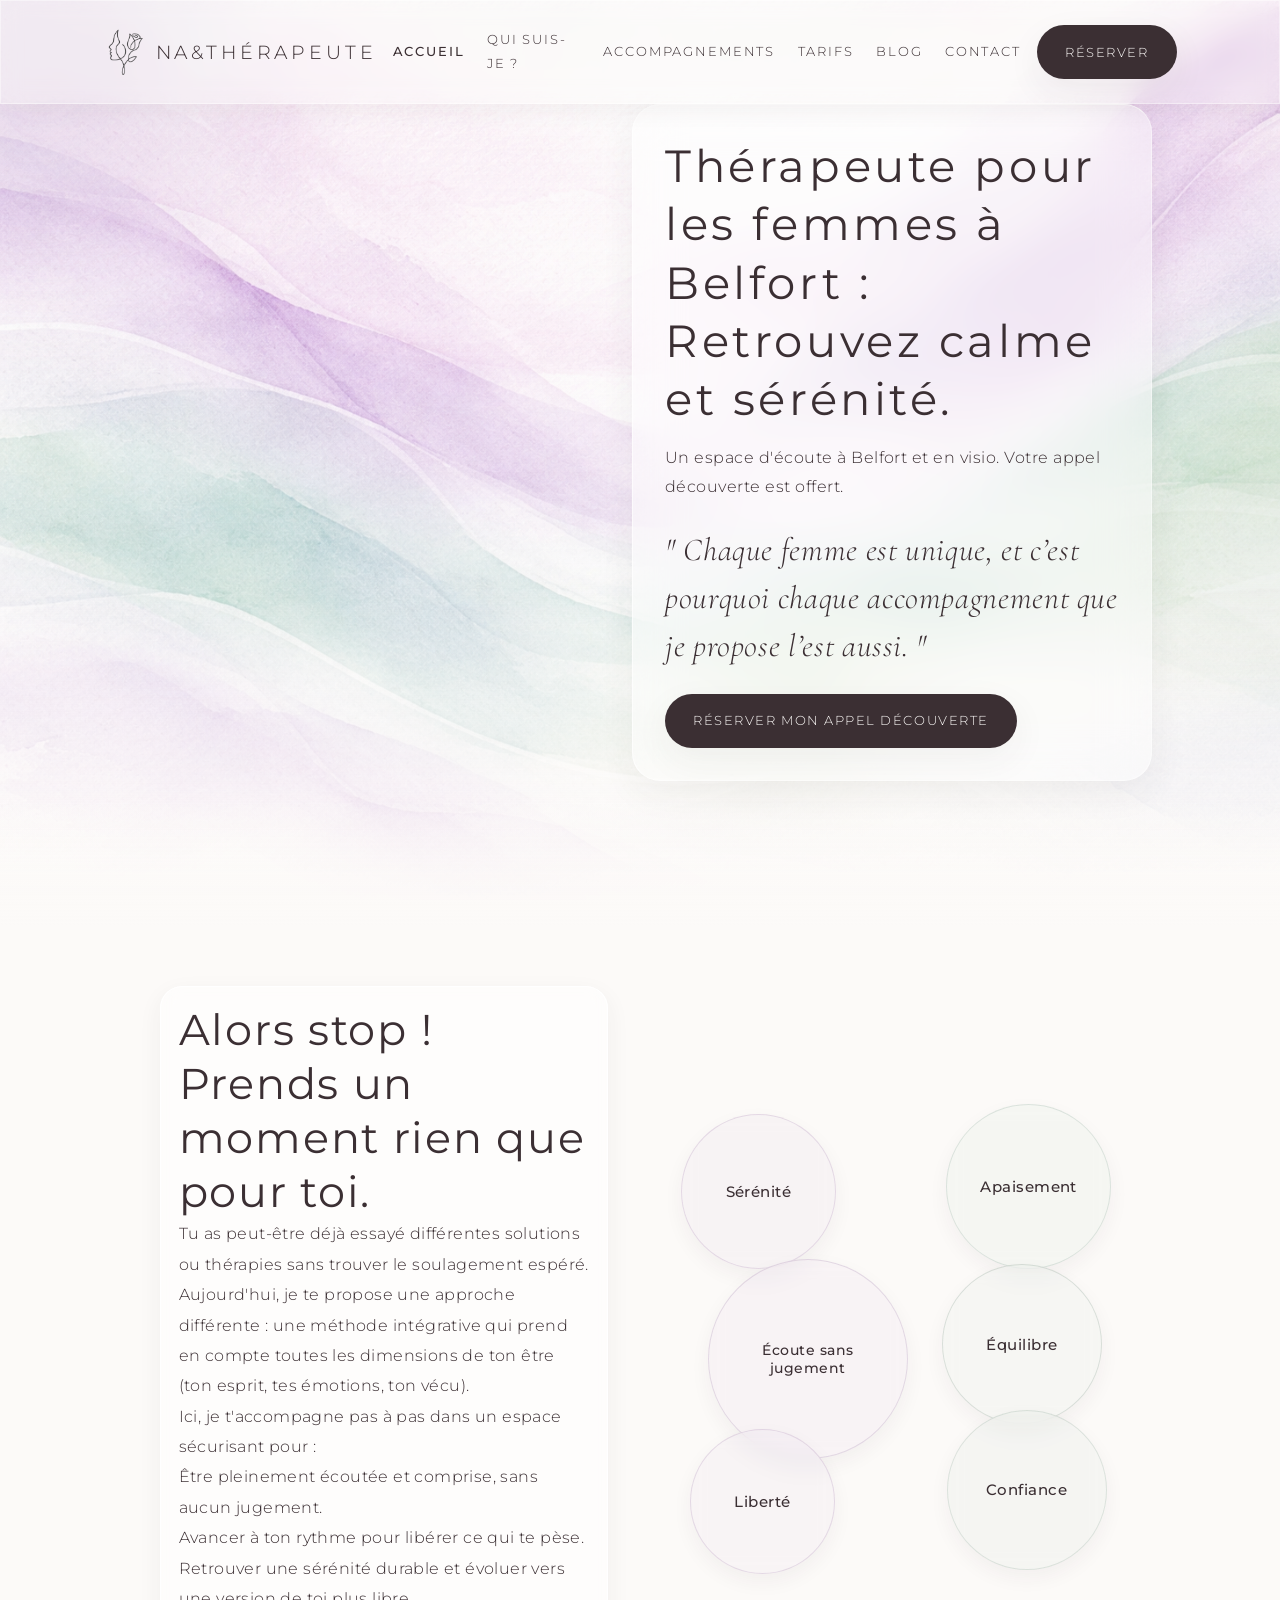
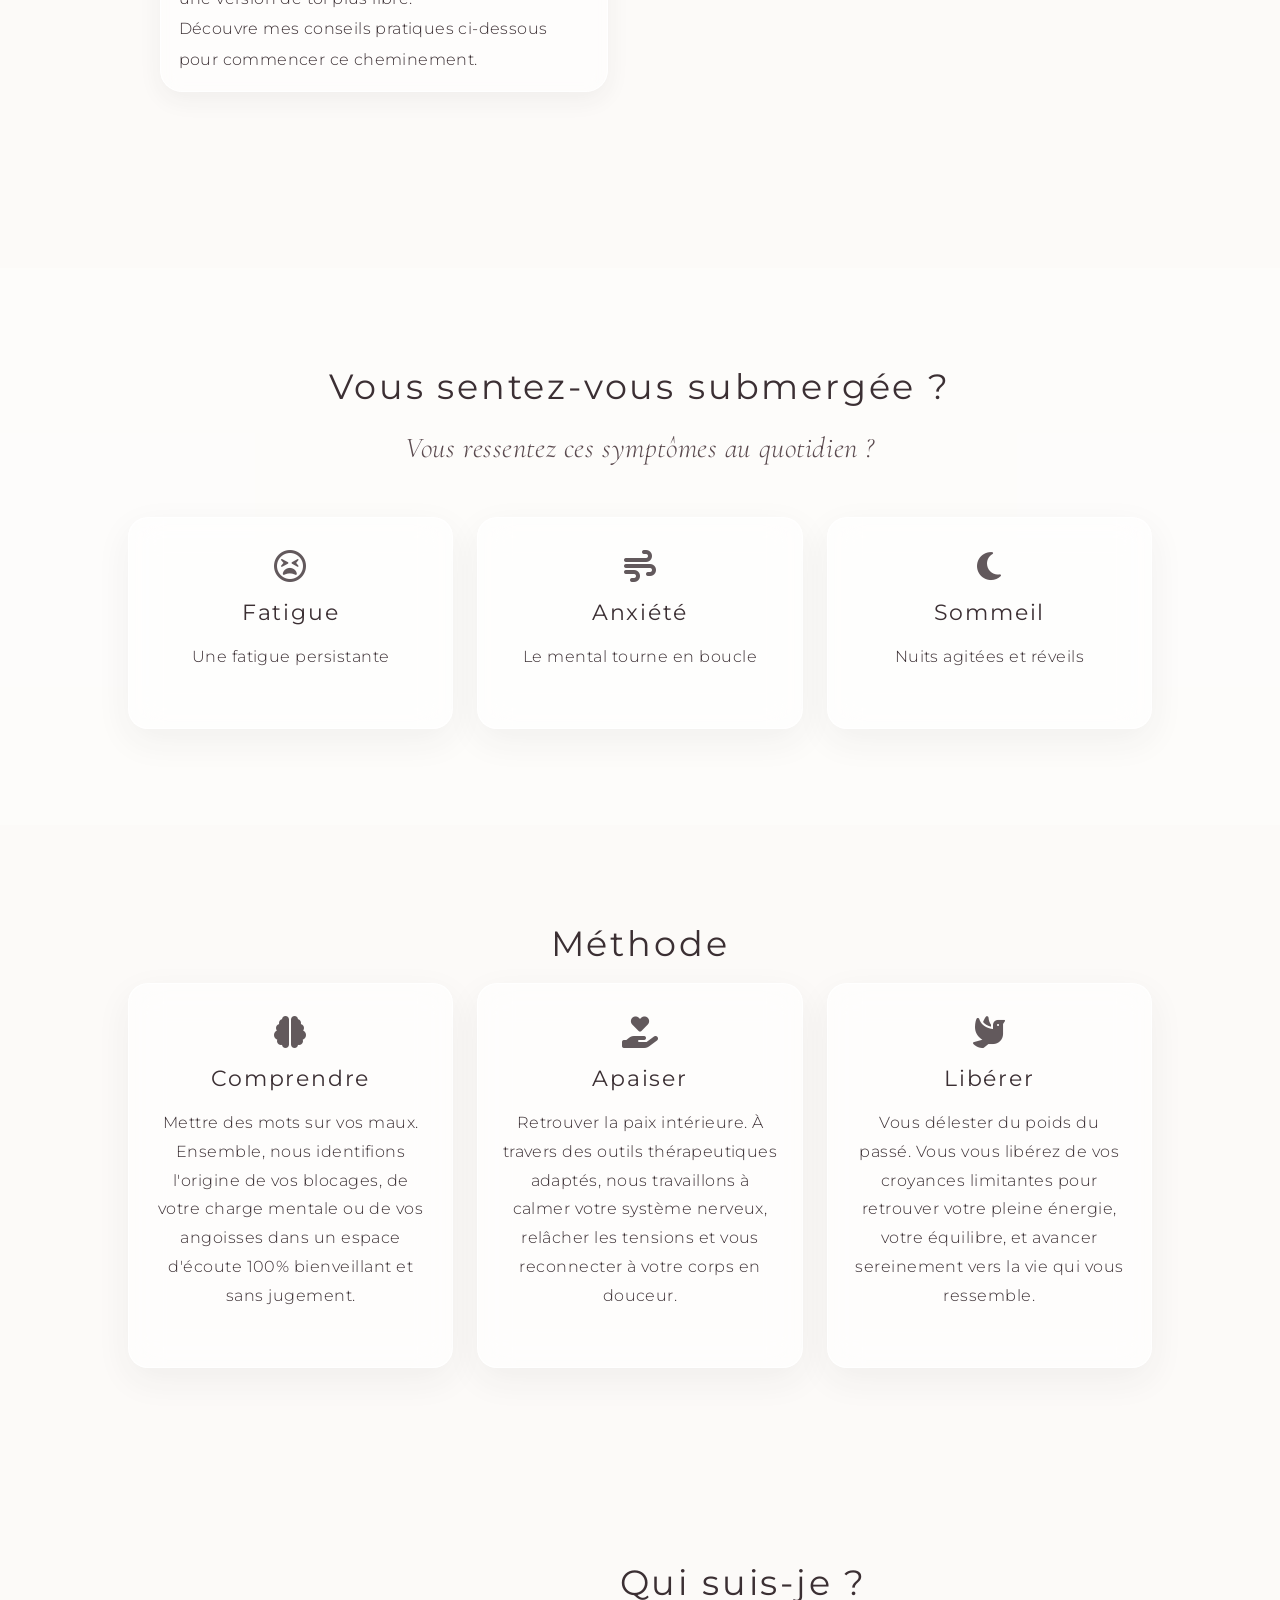
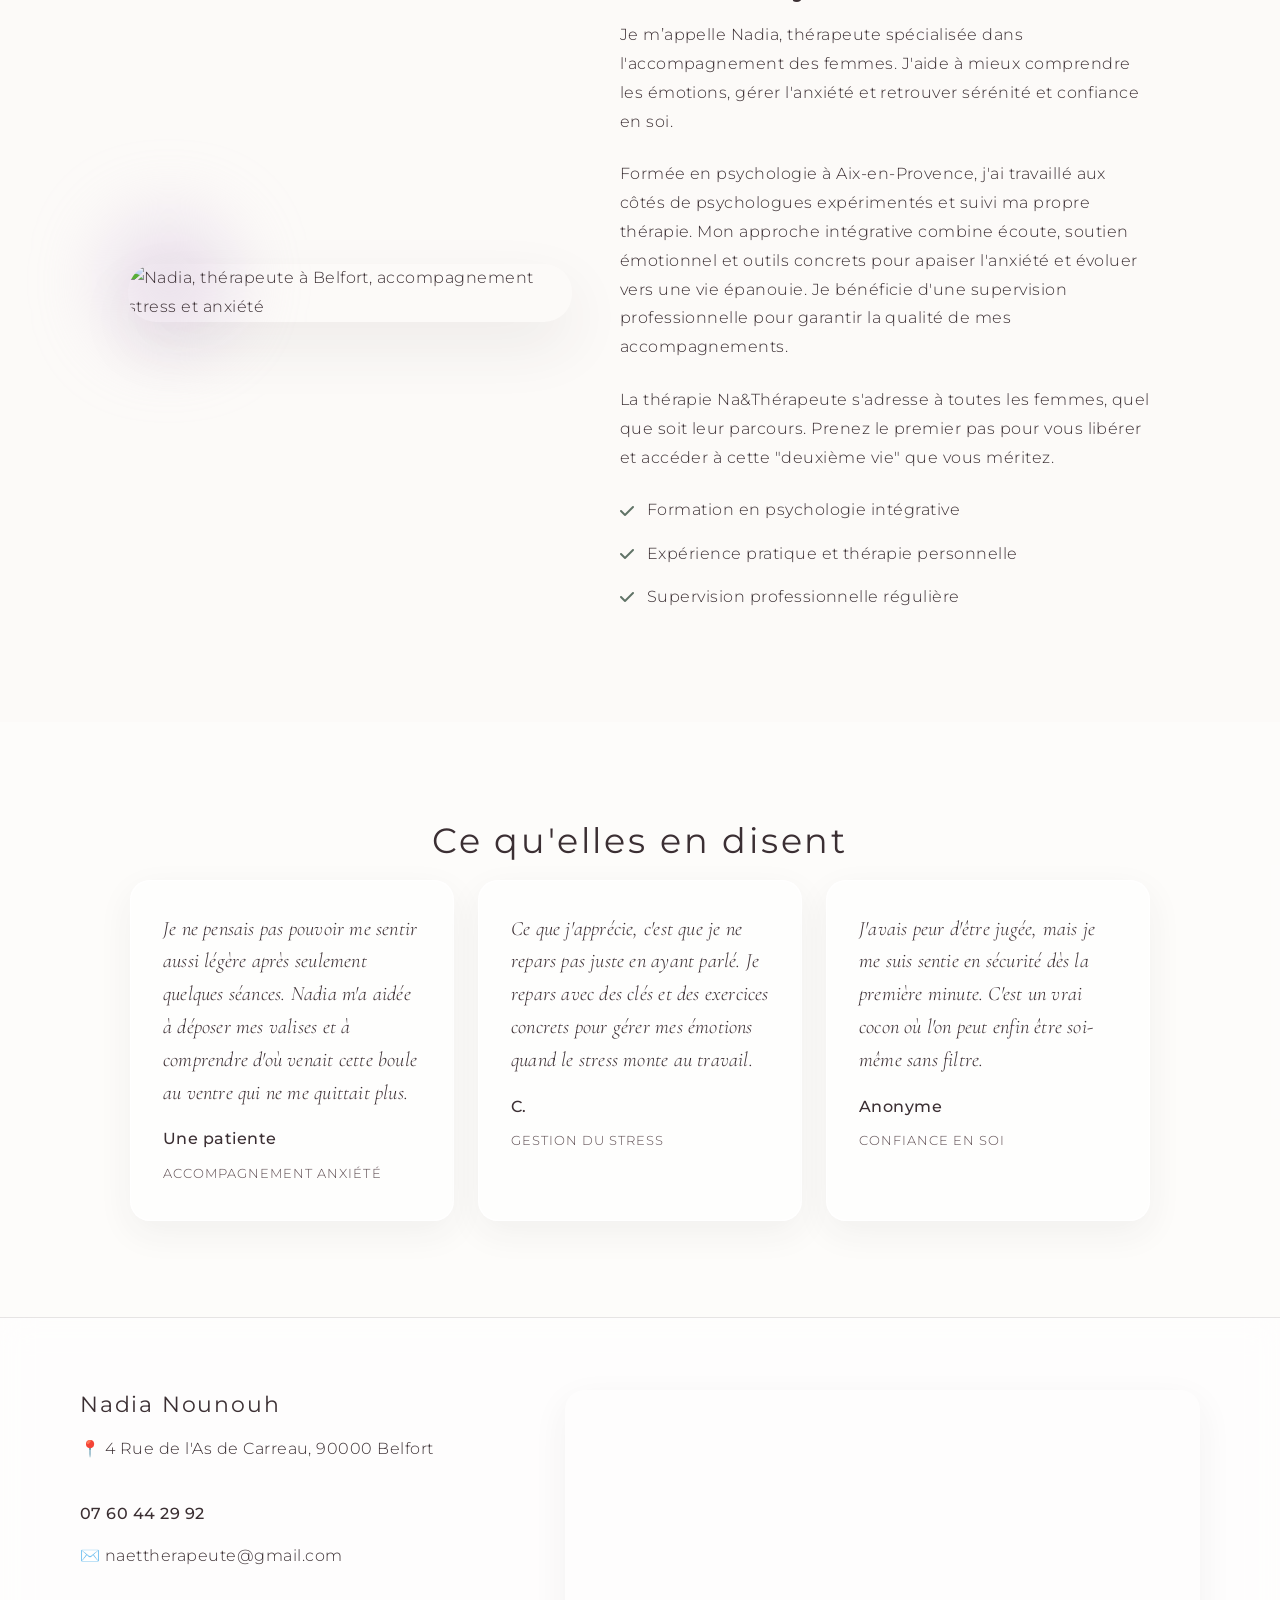
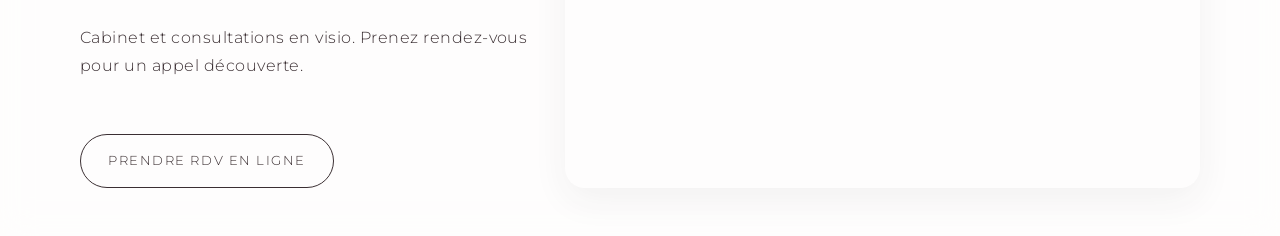
==== index.html @ 8425090c "Ajout des fichiers manquants pour le déploiement" ====
<!DOCTYPE html>
<html lang="fr">
<head>
    <meta charset="UTF-8">
    <meta name="viewport" content="width=device-width, initial-scale=1.0">
    <title>Thérapeute pour femmes à Belfort | Nadia Na&Thérapeute</title>
    <meta name="description" content="Thérapeute pour femmes à Belfort : gestion du stress, anxiété et burn-out. Cabinet et visio. Réservez votre appel découverte avec Nadia.">
    <link rel="stylesheet" href="style.css">
    <script type="application/ld+json">
    {
      "@context": "https://schema.org",
      "@type": "HealthAndBeautyBusiness",
      "name": "Nadia Thérapeute - Na&Thérapeute",
      "description": "Thérapeute pour femmes à Belfort : accompagnement stress, anxiété, burn-out et confiance en soi.",
      "url": "https://www.nadia-therapeute-belfort.fr",
      "telephone": "+33760442992",
      "address": {
        "@type": "PostalAddress",
        "addressLocality": "Belfort",
        "postalCode": "90000",
        "addressCountry": "FR"
      },
      "areaServed": [
        {
          "@type": "City",
          "name": "Belfort"
        },
        {
          "@type": "AdministrativeArea",
          "name": "France"
        }
      ],
      "serviceType": [
        "Thérapie pour femmes",
        "Gestion du stress",
        "Accompagnement burn-out",
        "Consultations en visio"
      ],
      "priceRange": "€€"
    }
    </script>
    
    <link rel="stylesheet" href="https://cdnjs.cloudflare.com/ajax/libs/font-awesome/6.4.0/css/all.min.css">
</head>
<body>

    <div class="aquarelle-blob aquarelle-blob--mauve" aria-hidden="true"></div>
    <div class="aquarelle-blob aquarelle-blob--sauge" aria-hidden="true"></div>

    <header class="site-header">
        <a class="logo" href="index.html"><img src="llogo.png" alt="Logo Na&Thérapeute, thérapeute pour femmes à Belfort"> Na&Thérapeute</a>
        <button type="button" class="burger" aria-label="Menu"><span></span><span></span><span></span></button>
        <nav class="nav-links">
            <a href="index.html" class="active">Accueil</a>
            <a href="index.html#qui-suis-je">Qui suis-je ?</a>
            <a href="accompagenement.html">Accompagnements</a>
            <a href="tarif.html">Tarifs</a>
            <a href="blog-anxiete.html">Blog</a>
            <a href="contact.html">Contact</a>
        </nav>
        <a href="contact.html" class="btn-pill btn-primary">Réserver</a>
    </header>

    <main>
    <section class="hero" id="accueil">
        
        <video autoplay loop muted playsinline class="bg-video">
            <source src="Vidéo_d_animation_naturelle_sans_son.mp4" type="video/mp4">
        </video>
        
        <div class="video-overlay"></div>

        <div class="glass-card">
            <h1>Thérapeute pour les femmes à Belfort :<br>Retrouvez calme et sérénité.</h1>
            <p>Un espace d'écoute à Belfort et en visio. Votre appel découverte est offert.</p>
            <p class="cursive">" Chaque femme est unique, et c’est pourquoi chaque accompagnement que je propose l’est aussi. "</p>
            <a href="contact.html" class="btn-pill btn-primary">Réserver mon appel découverte</a>
        </div>
    </section>

    <section class="intro-text">
        <div class="intro-layout">
            <div class="intro-grid">
                <div class="intro-message">
                    <div class="intro-card-item intro-card-title">
                        <h2>Alors stop ! Prends un moment rien que pour toi.</h2>
                        <p>Tu as peut-être déjà essayé différentes solutions ou thérapies sans trouver le soulagement espéré. Aujourd'hui, je te propose une approche différente : une méthode intégrative qui prend en compte toutes les dimensions de ton être (ton esprit, tes émotions, ton vécu).</p>
                        <p>Ici, je t'accompagne pas à pas dans un espace sécurisant pour :</p>
                        <p>Être pleinement écoutée et comprise, sans aucun jugement.</p>
                        <p>Avancer à ton rythme pour libérer ce qui te pèse.</p>
                        <p>Retrouver une sérénité durable et évoluer vers une version de toi plus libre.</p>
                        <p>Découvre mes conseils pratiques ci-dessous pour commencer ce cheminement.</p>
                    </div>
                </div>
                <div class="intro-keywords" aria-hidden="true">
                    <span class="emotion-bubble bubble-1">Sérénité</span>
                    <span class="emotion-bubble bubble-2">Apaisement</span>
                    <span class="emotion-bubble bubble-3">Écoute sans jugement</span>
                    <span class="emotion-bubble bubble-4">Équilibre</span>
                    <span class="emotion-bubble bubble-5">Liberté</span>
                    <span class="emotion-bubble bubble-6">Confiance</span>
                </div>
            </div>
        </div>
    </section>

    

    <section class="pain-section">
        <h2>Vous sentez-vous submergée ?</h2>
        <p class="subtitle cursive subtitle-cursive">Vous ressentez ces symptômes au quotidien ?</p>
        
        <div class="pain-grid">
            <div class="pain-item">
                <i class="fa-regular fa-face-tired pain-icon"></i>
                <h3>Fatigue</h3>
                <p>Une fatigue persistante</p>
            </div>
            <div class="pain-item">
                <i class="fa-solid fa-wind pain-icon"></i>
                <h3>Anxiété</h3>
                <p>Le mental tourne en boucle</p>
            </div>
            <div class="pain-item">
                <i class="fa-solid fa-moon pain-icon"></i>
                <h3>Sommeil</h3>
                <p>Nuits agitées et réveils</p>
            </div>
        </div>
    </section>

    <section class="method-section" id="methode">
        <h2>Méthode</h2>
        <div class="cards-grid">
    <article class="method-card">
        <i class="fa-solid fa-brain method-icon"></i>
        <h3>Comprendre</h3>
        <p>Mettre des mots sur vos maux. Ensemble, nous identifions l'origine de vos blocages, de votre charge mentale ou de vos angoisses dans un espace d'écoute 100% bienveillant et sans jugement.</p>
    </article>
    <article class="method-card">
        <i class="fa-solid fa-hand-holding-heart method-icon"></i>
        <h3>Apaiser</h3>
        <p>Retrouver la paix intérieure. À travers des outils thérapeutiques adaptés, nous travaillons à calmer votre système nerveux, relâcher les tensions et vous reconnecter à votre corps en douceur.</p>
    </article>
    <article class="method-card">
        <i class="fa-solid fa-dove method-icon"></i>
        <h3>Libérer</h3>
        <p>Vous délester du poids du passé. Vous vous libérez de vos croyances limitantes pour retrouver votre pleine énergie, votre équilibre, et avancer sereinement vers la vie qui vous ressemble.</p>
    </article>
</div>
    </section>
<section class="about" id="qui-suis-je">
        <div class="about-img-box">
            <div class="about-circle-deco"></div>
            <img src="https://images.unsplash.com/photo-1544005313-94ddf0286df2?auto=format&fit=crop&w=800&q=80" alt="Nadia, thérapeute à Belfort, accompagnement stress et anxiété">
        </div>
        <div class="about-text">
            <h2>Qui suis-je ?</h2>
            <p>Je m’appelle Nadia, thérapeute spécialisée dans l'accompagnement des femmes. J'aide à mieux comprendre les émotions, gérer l'anxiété et retrouver sérénité et confiance en soi.</p>
            <p>Formée en psychologie à Aix-en-Provence, j'ai travaillé aux côtés de psychologues expérimentés et suivi ma propre thérapie. Mon approche intégrative combine écoute, soutien émotionnel et outils concrets pour apaiser l'anxiété et évoluer vers une vie épanouie. Je bénéficie d'une supervision professionnelle pour garantir la qualité de mes accompagnements.</p>
            <p>La thérapie Na&Thérapeute s'adresse à toutes les femmes, quel que soit leur parcours. Prenez le premier pas pour vous libérer et accéder à cette "deuxième vie" que vous méritez.</p>
            <ul class="check-list">
                <li><i class="fa-solid fa-check"></i> Formation en psychologie intégrative</li>
                <li><i class="fa-solid fa-check"></i> Expérience pratique et thérapie personnelle</li>
                <li><i class="fa-solid fa-check"></i> Supervision professionnelle régulière</li>
            </ul>
        </div>
    </section>
    <section class="testimonials-section" id="temoignages" aria-label="Témoignages clients">
        <h2>Ce qu'elles en disent</h2>
        <div class="testimonials-grid">
            <article class="testimonial-card">
                <blockquote>Je ne pensais pas pouvoir me sentir aussi légère après seulement quelques séances. Nadia m'a aidée à déposer mes valises et à comprendre d'où venait cette boule au ventre qui ne me quittait plus.</blockquote>
                <cite>Une patiente</cite>
                <span class="testimonial-meta">Accompagnement Anxiété</span>
            </article>
            <article class="testimonial-card">
                <blockquote>Ce que j'apprécie, c'est que je ne repars pas juste en ayant parlé. Je repars avec des clés et des exercices concrets pour gérer mes émotions quand le stress monte au travail.</blockquote>
                <cite>C.</cite>
                <span class="testimonial-meta">Gestion du stress</span>
            </article>
            <article class="testimonial-card">
                <blockquote>J'avais peur d'être jugée, mais je me suis sentie en sécurité dès la première minute. C'est un vrai cocon où l'on peut enfin être soi-même sans filtre.</blockquote>
                <cite>Anonyme</cite>
                <span class="testimonial-meta">Confiance en soi</span>
            </article>
        </div>
    </section>
    </main>

    <footer class="site-footer" id="contact">
        <div class="footer-container">
            <div class="footer-info">
                <h3>Nadia Nounouh</h3>
                <p>📍 4 Rue de l'As de Carreau, 90000 Belfort</p>
                <a href="tel:+33760442992" class="footer-phone">07 60 44 29 92</a>
                <p>✉️ naettherapeute@gmail.com</p>
                <br>
                <p>Cabinet et consultations en visio. Prenez rendez-vous pour un appel découverte.</p>
                <br>
                <a href="contact.html" class="btn-pill btn-outline">Prendre RDV en ligne</a>
            </div>
            <div class="map-wrapper">
                <iframe src="https://www.google.com/maps/embed?pb=!1m18!1m12!1m3!1d2693.3!2d6.8!3d47.6!2m3!1f0!2f0!3f0!3m2!1i1024!2i768!4f13.1!3m3!1m2!1s0x0%3A0x0!2zNDfCsDM2JzAwLjAiTiA2wrA0OCcwMC4wIkU!5e0!3m2!1sfr!2sfr!4v1600000000000!5m2!1sfr!2sfr" loading="lazy"></iframe>
            </div>
        </div>
    </footer>

    <script src="main.js"></script>
</body>
</html>
---- style.css ----
@import url('https://fonts.googleapis.com/css2?family=Montserrat:wght@300;400;500;600&family=Cormorant+Garamond:ital,wght@0,400;0,500;1,400;1,500&display=swap');

/* =========================================================
   NADIA THERAPEUTE - DESIGN SYSTEM GLOBAL
   ========================================================= */
:root {
    --color-bg: #fcfaf8;
    --color-text: #3b2f33;
    --color-text-soft: #5b4b4f;
    --color-accent-mauve: rgba(214, 193, 221, 0.45);
    --color-accent-sauge: rgba(194, 213, 201, 0.45);
    --color-glass: rgba(255, 255, 255, 0.6);
    --color-glass-strong: rgba(255, 255, 255, 0.75);
    --color-border-soft: rgba(59, 47, 51, 0.12);
    --color-border-glass: rgba(255, 255, 255, 0.82);
    --text-prune: #3b2f33;
    --mauve-soft: rgba(214, 193, 221, 0.45);
    --sauge-soft: rgba(194, 213, 201, 0.45);

    --font-body: 'Montserrat', sans-serif;
    --font-editorial: 'Cormorant Garamond', serif;

    --space-1: 0.5rem;
    --space-2: 1rem;
    --space-3: 1.5rem;
    --space-4: 2rem;
    --space-5: 3rem;
    --space-6: 4.5rem;
    --space-7: 6rem;

    --radius-sm: 0.75rem;
    --radius-md: 1.25rem;
    --radius-lg: 1.75rem;
    --radius-pill: 999px;

    --shadow-soft: 0 12px 36px rgba(59, 47, 51, 0.06);
    --shadow-air: 0 24px 60px rgba(59, 47, 51, 0.08);
}

/* =========================================================
   BASE + RESET
   ========================================================= */
*,
*::before,
*::after {
    box-sizing: border-box;
}

html {
    scroll-behavior: smooth;
}

body {
    margin: 0;
    min-height: 100vh;
    font-family: var(--font-body);
    font-size: 1rem;
    font-weight: 300;
    line-height: 1.8;
    letter-spacing: 0.03em;
    color: var(--color-text);
    background-color: var(--color-bg);
    background-image: url("Vagues douces en dégradé pastel.png");
    background-repeat: no-repeat;
    background-size: cover;
    background-attachment: fixed;
    overflow-x: hidden;
}

main section {
    padding: var(--space-6) 5%;
}

img {
    display: block;
    max-width: 100%;
    height: auto;
}

a {
    color: inherit;
    text-decoration: none;
}

h1,
h2,
h3 {
    margin: 0 0 var(--space-2);
    font-weight: 400;
    line-height: 1.3;
    letter-spacing: 0.08em;
}

h1 {
    font-size: clamp(1.8rem, 7vw, 2.8rem);
}

h2 {
    font-size: clamp(1.45rem, 5.5vw, 2.2rem);
}

h3 {
    font-size: clamp(1.1rem, 4.5vw, 1.4rem);
}

p {
    margin: 0 0 var(--space-3);
}

/* =========================================================
   COMPOSANTS COMMUNS
   ========================================================= */
.cursive {
    font-family: var(--font-editorial);
    font-style: italic;
    font-size: clamp(1.45rem, 5vw, 2rem);
    letter-spacing: 0.02em;
    line-height: 1.5;
}

.glass-card {
    background: var(--color-glass);
    border: 1px solid var(--color-border-glass);
    border-radius: var(--radius-lg);
    box-shadow: var(--shadow-soft);
    backdrop-filter: blur(16px);
    -webkit-backdrop-filter: blur(16px);
}

.glass-card--mauve {
    background: color-mix(in srgb, var(--mauve-soft) 34%, rgba(255, 255, 255, 0.74) 66%);
}

.glass-card--sauge {
    background: color-mix(in srgb, var(--sauge-soft) 34%, rgba(255, 255, 255, 0.74) 66%);
}

.btn-pill {
    display: inline-block;
    padding: 0.9rem 1.7rem;
    border-radius: var(--radius-pill);
    border: 1px solid transparent;
    font-size: 0.8rem;
    letter-spacing: 0.12em;
    text-transform: uppercase;
    transition: transform 0.25s ease, box-shadow 0.25s ease, background-color 0.25s ease, color 0.25s ease;
}

.btn-primary {
    background: var(--color-text);
    color: var(--color-bg);
    box-shadow: var(--shadow-soft);
}

.btn-primary:hover {
    transform: translateY(-2px);
    box-shadow: var(--shadow-air);
}

.btn-outline {
    background: transparent;
    border-color: var(--color-text);
    color: var(--color-text);
}

.btn-outline:hover {
    background: color-mix(in srgb, var(--mauve-soft) 78%, white 22%);
    color: var(--color-text);
    border-color: color-mix(in srgb, var(--mauve-soft) 52%, var(--color-text) 48%);
}

.testimonials-section {
    text-align: center;
    background: rgba(255, 255, 255, 0.35);
}

.testimonials-grid {
    max-width: 1020px;
    margin: 0 auto;
    display: grid;
    grid-template-columns: 1fr;
    gap: var(--space-3);
}

.testimonial-card {
    text-align: left;
    padding: var(--space-4);
    border-radius: var(--radius-md);
    background: var(--color-glass);
    border: 1px solid var(--color-border-glass);
    box-shadow: var(--shadow-soft);
}

blockquote {
    margin: 0 0 var(--space-2);
    font-family: var(--font-editorial);
    font-style: italic;
    font-size: 1.28rem;
    line-height: 1.6;
    letter-spacing: 0.01em;
}

cite {
    display: block;
    margin-bottom: 0.3rem;
    font-style: normal;
    font-weight: 500;
}

.testimonial-meta {
    font-size: 0.8rem;
    letter-spacing: 0.08em;
    text-transform: uppercase;
    color: var(--color-text-soft);
}

.site-footer {
    padding: var(--space-6) 5% var(--space-5);
    background: rgba(255, 255, 255, 0.65);
    border-top: 1px solid var(--color-border-soft);
    backdrop-filter: blur(16px);
    -webkit-backdrop-filter: blur(16px);
}

.footer-container {
    max-width: 1120px;
    margin: 0 auto;
    display: grid;
    grid-template-columns: 1fr;
    gap: var(--space-4);
}

.footer-phone {
    display: inline-block;
    margin: 0.8rem 0;
    font-weight: 500;
}

.map-wrapper {
    min-height: 260px;
    border-radius: var(--radius-md);
    overflow: hidden;
    box-shadow: var(--shadow-soft);
}

.map-wrapper iframe {
    width: 100%;
    height: 100%;
    border: 0;
    filter: grayscale(18%);
}

/* =========================================================
   NAVIGATION / HEADER
   ========================================================= */
.site-header {
    position: sticky;
    top: 0;
    z-index: 20;
    display: flex;
    align-items: center;
    justify-content: space-between;
    gap: var(--space-2);
    width: 100%;
    margin-inline: 0;
    padding: 0.9rem 5%;
    background: rgba(252, 250, 248, 0.3);
    border: 1px solid rgba(255, 255, 255, 0.4);
    border-radius: 0;
    box-shadow: 0 8px 20px rgba(59, 47, 51, 0.05);
    backdrop-filter: blur(10px);
    -webkit-backdrop-filter: blur(10px);
}

.logo {
    display: flex;
    align-items: center;
    gap: 0.6rem;
    font-size: 1.2rem;
    letter-spacing: 0.2em;
    text-transform: uppercase;
    flex-shrink: 0;
}

.logo img {
    height: 50px;
    width: auto;
}

.burger {
    display: inline-flex;
    flex-direction: column;
    justify-content: center;
    gap: 5px;
    width: 42px;
    height: 42px;
    border: 0;
    background: transparent;
    cursor: pointer;
}

.burger span {
    display: block;
    width: 24px;
    height: 2px;
    margin-inline: auto;
    background: var(--color-text);
}

.nav-links {
    display: none;
    position: absolute;
    top: 100%;
    left: 0;
    width: 100%;
    flex-direction: column;
    padding: var(--space-1) 5% var(--space-2);
    background: var(--color-glass-strong);
    border: 1px solid rgba(59, 47, 51, 0.08);
    border-radius: var(--radius-md);
    backdrop-filter: blur(16px);
    -webkit-backdrop-filter: blur(16px);
}

.site-header.menu-open .nav-links {
    display: flex;
}

.nav-links a {
    font-size: 0.83rem;
    text-transform: uppercase;
    letter-spacing: 0.14em;
    padding: 0.7rem 0;
}

.nav-links a.active {
    font-weight: 500;
}

.site-header > .btn-pill {
    display: none;
}

/* =========================================================
   DECORS
   ========================================================= */
@keyframes float {
    0%,
    100% {
        transform: translateY(0) scale(1);
    }
    50% {
        transform: translateY(-18px) scale(1.05);
    }
}

.aquarelle-blob {
    position: fixed;
    border-radius: 50%;
    filter: blur(70px);
    opacity: 0.85;
    z-index: -2;
    pointer-events: none;
    animation: float 11s ease-in-out infinite;
}

.aquarelle-blob--mauve {
    width: 360px;
    height: 360px;
    top: -120px;
    left: -140px;
    background: var(--color-accent-mauve);
}

.aquarelle-blob--sauge {
    width: 280px;
    height: 280px;
    top: 42%;
    right: -120px;
    background: var(--color-accent-sauge);
    animation-delay: 1.8s;
}

/* =========================================================
   PAGE ACCUEIL
   ========================================================= */
.hero {
    min-height: calc(100svh - 6.2rem);
    position: relative;
    display: flex;
    align-items: flex-end;
    justify-content: center;
    margin-top: 0;
    padding-top: 0;
    overflow: hidden;
}

.hero::after {
    content: "";
    position: absolute;
    left: 0;
    right: 0;
    bottom: 0;
    height: 320px;
    background: linear-gradient(
        to bottom,
        transparent 0%,
        transparent 60%,
        var(--color-bg) 100%
    );
    z-index: -1;
    pointer-events: none;
}

.bg-video {
    position: absolute;
    inset: 0;
    width: 100%;
    height: 100%;
    object-fit: cover;
    z-index: -3;
}

.video-overlay {
    position: absolute;
    inset: 0;
    z-index: -2;
    background: linear-gradient(
        180deg,
        rgba(252, 250, 248, 0.1) 0%,
        rgba(252, 250, 248, 0.24) 55%,
        rgba(252, 250, 248, 0.88) 100%
    );
}

.hero .glass-card {
    width: min(100%, 520px);
    padding: var(--space-4);
    margin-bottom: var(--space-5);
    background: rgba(255, 255, 255, 0.45);
    backdrop-filter: blur(24px);
    -webkit-backdrop-filter: blur(24px);
    border: 1px solid rgba(255, 255, 255, 0.4);
    border-top: 1px solid rgba(255, 255, 255, 0.8);
    border-left: 1px solid rgba(255, 255, 255, 0.6);
}

.intro-text {
    position: relative;
    margin-top: -88px;
    padding-top: calc(var(--space-6) + 0.6rem);
    z-index: 2;
}

.intro-text::before {
    content: none;
}

.intro-text::after {
    content: none;
}

.intro-layout {
    position: relative;
    max-width: 1120px;
    margin: 0 auto;
    padding: clamp(2rem, 4.5vw, 3.4rem) clamp(0.8rem, 2.8vw, 2rem);
}

.intro-grid {
    display: grid;
    grid-template-columns: 1fr;
    gap: clamp(2.2rem, 5vw, 4rem);
    align-items: center;
}

.intro-message {
    text-align: left;
    padding: clamp(1rem, 2vw, 1.6rem) 0;
    display: block;
}

.intro-message h2 {
    font-size: clamp(1.7rem, 4.8vw, 2.7rem);
    letter-spacing: 0.04em;
    line-height: 1.25;
    margin: 0;
}

.intro-message p {
    max-width: 760px;
    line-height: 1.9;
    letter-spacing: 0.025em;
    margin: 0;
}

.intro-card-item {
    background: rgba(255, 255, 255, 0.52);
    border: 1px solid rgba(255, 255, 255, 0.92);
    border-radius: 22px;
    padding: 0.95rem 1rem;
    box-shadow: 0 8px 24px rgba(59, 47, 51, 0.06);
    backdrop-filter: blur(10px);
    -webkit-backdrop-filter: blur(10px);
    width: 100%;
    max-width: 100%;
    box-sizing: border-box;
    animation: bubbleFloat 7s ease-in-out infinite;
}

.intro-card-title {
    padding: 1rem 1.1rem;
}

.intro-keywords {
    position: relative;
    width: 100%;
    max-width: 560px;
    margin-inline: auto;
    min-height: 470px;
    background: transparent;
}

.emotion-bubble {
    position: absolute;
    display: inline-flex;
    align-items: center;
    justify-content: center;
    width: 170px;
    height: 170px;
    padding: 0.9rem;
    border-radius: 50%;
    border: 1px solid transparent;
    box-shadow: 0 8px 20px rgba(59, 47, 51, 0.05);
    backdrop-filter: blur(8px);
    -webkit-backdrop-filter: blur(8px);
    font-size: 0.95rem;
    font-weight: 500;
    text-align: center;
    line-height: 1.25;
    color: var(--color-text);
    background: transparent;
    animation: bubbleFloat 7s ease-in-out infinite;
}

.bubble-1 {
    top: 2%;
    left: 2%;
    width: 155px;
    height: 155px;
    background: color-mix(in srgb, var(--mauve-soft) 26%, transparent 74%);
    border-color: color-mix(in srgb, var(--mauve-soft) 85%, rgba(59, 47, 51, 0.25) 15%);
    animation-delay: 0.1s;
}

.bubble-2 {
    top: 0;
    right: 2%;
    width: 165px;
    height: 165px;
    background: color-mix(in srgb, var(--sauge-soft) 24%, transparent 76%);
    border-color: color-mix(in srgb, var(--sauge-soft) 85%, rgba(59, 47, 51, 0.25) 15%);
    animation-delay: 1.2s;
}

.bubble-3 {
    top: 33%;
    left: 8%;
    width: 200px;
    height: 200px;
    font-size: 0.9rem;
    background: color-mix(in srgb, var(--mauve-soft) 24%, transparent 76%);
    border-color: color-mix(in srgb, var(--mauve-soft) 82%, rgba(59, 47, 51, 0.28) 18%);
    animation-delay: 0.6s;
}

.bubble-4 {
    top: 34%;
    right: 4%;
    width: 160px;
    height: 160px;
    background: color-mix(in srgb, var(--sauge-soft) 23%, transparent 77%);
    border-color: color-mix(in srgb, var(--sauge-soft) 80%, rgba(59, 47, 51, 0.3) 20%);
    animation-delay: 1.8s;
}

.bubble-5 {
    bottom: 0;
    left: 4%;
    width: 145px;
    height: 145px;
    background: color-mix(in srgb, var(--mauve-soft) 22%, transparent 78%);
    border-color: color-mix(in srgb, var(--mauve-soft) 85%, rgba(59, 47, 51, 0.25) 15%);
    animation-delay: 0.9s;
}

.bubble-6 {
    bottom: 1%;
    right: 3%;
    width: 160px;
    height: 160px;
    background: color-mix(in srgb, var(--sauge-soft) 26%, transparent 74%);
    border-color: color-mix(in srgb, var(--sauge-soft) 84%, rgba(59, 47, 51, 0.24) 16%);
    animation-delay: 1.5s;
}

@keyframes bubbleFloat {
    0%,
    100% {
        translate: 0 0;
    }
    50% {
        translate: 0 -6px;
    }
}

.pain-section {
    text-align: center;
    background: rgba(255, 255, 255, 0.34);
}

.subtitle {
    color: var(--color-text-soft);
    margin-bottom: var(--space-5);
}

.subtitle-cursive {
    font-size: clamp(1.35rem, 5vw, 1.8rem);
}

.pain-grid,
.cards-grid {
    max-width: 1100px;
    margin: 0 auto;
    display: grid;
    grid-template-columns: 1fr;
    gap: var(--space-3);
}

.pain-item,
.method-card {
    padding: var(--space-4) var(--space-3);
    border-radius: var(--radius-md);
    background: var(--color-glass);
    border: 1px solid var(--color-border-glass);
    box-shadow: var(--shadow-soft);
    backdrop-filter: blur(16px);
    -webkit-backdrop-filter: blur(16px);
}

.pain-icon,
.method-icon {
    font-size: 2rem;
    margin-bottom: var(--space-2);
    opacity: 0.8;
}

.method-section {
    text-align: center;
}

.about {
    display: grid;
    grid-template-columns: 1fr;
    gap: var(--space-4);
    align-items: center;
}

.about-img-box {
    position: relative;
}

.about-img-box img {
    border-radius: var(--radius-lg);
    box-shadow: var(--shadow-air);
}

.about-circle-deco {
    position: absolute;
    left: -24px;
    bottom: -24px;
    width: 130px;
    height: 130px;
    border-radius: 50%;
    background: var(--color-accent-mauve);
    filter: blur(36px);
    z-index: -1;
}

.check-list {
    margin: var(--space-3) 0 0;
    padding: 0;
    list-style: none;
}

.check-list li {
    display: flex;
    align-items: center;
    gap: 0.8rem;
    margin-bottom: 0.9rem;
}

.check-list i {
    color: #5f7266;
}

/* =========================================================
   PAGE ACCOMPAGNEMENTS + QUIZ
   ========================================================= */
.page-header,
.hero-tarifs,
.contact-hero,
.blog-hero {
    padding: var(--space-7) 5% var(--space-5);
    text-align: center;
    position: relative;
}

.page-header p,
.hero-tarifs p,
.contact-hero p,
.blog-subtitle {
    max-width: 760px;
    margin-inline: auto;
}

.page-header-quote {
    font-family: var(--font-editorial);
    font-size: clamp(1.35rem, 4.2vw, 1.8rem);
    font-style: italic;
}

.wave-bottom {
    width: 100%;
    margin-top: var(--space-4);
    line-height: 0;
}

.wave-bottom svg {
    display: block;
    width: 100%;
    height: 80px;
}

.why-consult,
.method-steps,
.locations {
    text-align: center;
}

.grid-symptoms {
    max-width: 1120px;
    margin: 0 auto;
    display: grid;
    grid-template-columns: repeat(2, minmax(0, 1fr));
    gap: var(--space-3);
}

.symptom-item {
    padding: var(--space-3);
    border-radius: var(--radius-md);
    background: var(--color-glass);
    border: 1px solid var(--color-border-glass);
    box-shadow: var(--shadow-soft);
}

.icon-circle {
    width: 56px;
    height: 56px;
    margin: 0 auto var(--space-2);
    border-radius: 50%;
    display: grid;
    place-items: center;
    background: rgba(255, 255, 255, 0.8);
    box-shadow: var(--shadow-soft);
}

.quiz-section {
    text-align: center;
    background: linear-gradient(180deg, rgba(255, 255, 255, 0.3), rgba(255, 255, 255, 0.5));
}

.quiz-subtitle {
    margin-bottom: var(--space-4);
    color: var(--color-text-soft);
}

.quiz-card {
    max-width: 620px;
    margin: 0 auto;
    text-align: left;
    padding: var(--space-4);
    border-radius: var(--radius-lg);
    background: linear-gradient(145deg, color-mix(in srgb, var(--mauve-soft) 20%, rgba(255, 255, 255, 0.8) 80%), color-mix(in srgb, var(--sauge-soft) 12%, rgba(255, 255, 255, 0.76) 88%));
    border: 1px solid var(--color-border-glass);
    box-shadow: var(--shadow-air);
    backdrop-filter: blur(16px);
    -webkit-backdrop-filter: blur(16px);
}

.quiz-progress-wrap {
    height: 8px;
    border-radius: var(--radius-pill);
    margin-bottom: var(--space-4);
    background: rgba(59, 47, 51, 0.12);
    overflow: hidden;
}

.quiz-progress-fill {
    height: 100%;
    width: 0;
    border-radius: var(--radius-pill);
    background: linear-gradient(90deg, #7e5968, #3b2f33);
    transition: width 0.35s ease;
}

.quiz-counter {
    margin-bottom: var(--space-1);
    font-size: 0.8rem;
    letter-spacing: 0.09em;
    text-transform: uppercase;
    color: var(--color-text-soft);
}

.quiz-question {
    margin-bottom: var(--space-3);
    font-size: 1.05rem;
    font-weight: 500;
}

.quiz-question.quiz-fade-out {
    opacity: 0;
}

.quiz-answers {
    display: grid;
    gap: 0.7rem;
}

.quiz-answer-btn {
    width: 100%;
    border: 1px solid rgba(59, 47, 51, 0.2);
    border-radius: var(--radius-sm);
    background: rgba(255, 255, 255, 0.8);
    color: var(--color-text);
    font-family: var(--font-body);
    font-size: 0.95rem;
    font-weight: 500;
    padding: 0.95rem 1rem;
    cursor: pointer;
    transition: background-color 0.2s ease, transform 0.2s ease;
}

.quiz-answer-btn:hover {
    background: rgba(217, 197, 226, 0.35);
    transform: translateX(2px);
}

.quiz-answer-btn:focus-visible {
    outline: 2px solid var(--color-text);
    outline-offset: 2px;
}

.quiz-result {
    display: none;
    text-align: center;
}

.quiz-result.is-visible {
    display: block;
}

.quiz-result-icon {
    width: 56px;
    height: 56px;
    margin: 0 auto var(--space-2);
    border-radius: 50%;
    display: grid;
    place-items: center;
    color: #fff;
    background: linear-gradient(135deg, #7e5968, #3b2f33);
}

.quiz-result-title {
    margin-bottom: 0.8rem;
}

.quiz-result-message {
    max-width: 440px;
    margin-inline: auto;
}

.quiz-result-cta.cta-mauve {
    background: linear-gradient(135deg, #7e5968, #3b2f33);
    color: #fff;
}

.quiz-result-cta.cta-outline {
    background: transparent;
    border: 1px solid var(--color-text);
    color: var(--color-text);
}

.steps-container {
    max-width: 1120px;
    margin: 0 auto;
    display: grid;
    grid-template-columns: 1fr;
    gap: var(--space-3);
}

.step-card {
    padding: var(--space-4) var(--space-3);
    border-radius: var(--radius-md);
    background: var(--color-glass);
    border: 1px solid var(--color-border-glass);
    box-shadow: var(--shadow-soft);
}

.step-number {
    font-family: var(--font-editorial);
    font-size: 1.7rem;
    margin-bottom: var(--space-1);
}

.locations-container {
    max-width: 1040px;
    margin: 0 auto;
    display: grid;
    grid-template-columns: 1fr;
    gap: var(--space-3);
}

.location-card {
    overflow: hidden;
    border-radius: var(--radius-md);
    background: var(--color-glass);
    border: 1px solid var(--color-border-glass);
    box-shadow: var(--shadow-soft);
    text-align: left;
}

.location-image img {
    width: 100%;
    max-height: 250px;
    object-fit: cover;
}

.location-card h3,
.location-card p {
    padding-inline: var(--space-3);
}

.location-card h3 {
    margin-top: var(--space-3);
}

.location-card p {
    padding-bottom: var(--space-3);
    margin-bottom: 0;
}

/* =========================================================
   PAGE TARIFS
   ========================================================= */
.pricing-section {
    text-align: center;
    padding-top: var(--space-4);
}

.pricing-container {
    max-width: 980px;
    margin: 0 auto;
    display: grid;
    grid-template-columns: 1fr;
    gap: var(--space-3);
    align-items: stretch;
}

.pricing-card {
    padding: var(--space-4);
    border-radius: var(--radius-lg);
    background: linear-gradient(
        155deg,
        color-mix(in srgb, var(--mauve-soft) 20%, rgba(255, 255, 255, 0.88) 80%) 0%,
        color-mix(in srgb, var(--sauge-soft) 18%, rgba(255, 255, 255, 0.88) 82%) 100%
    );
    border: 1px solid rgba(255, 255, 255, 0.88);
    box-shadow: 0 16px 42px rgba(59, 47, 51, 0.08);
    backdrop-filter: blur(10px);
    -webkit-backdrop-filter: blur(10px);
    text-align: left;
    transition: transform 0.28s ease, box-shadow 0.28s ease;
    display: flex;
    flex-direction: column;
    height: 100%;
}

.pricing-card:hover {
    transform: translateY(-4px);
    box-shadow: 0 22px 56px rgba(59, 47, 51, 0.1);
}

.hero-tarifs {
    padding-bottom: var(--space-3);
}

.pricing-card-head {
    text-align: center;
    margin-bottom: 1rem;
}

.pricing-card .icon-box {
    width: 60px;
    height: 60px;
    margin: 0 auto 0.8rem;
    border-radius: 50%;
    display: grid;
    place-items: center;
    background: transparent;
    border: 1px solid rgba(255, 255, 255, 0.8);
    box-shadow: none;
    color: var(--text-prune);
    font-size: 1.45rem;
}

.pricing-card--visio .icon-box {
    background: color-mix(in srgb, var(--mauve-soft) 75%, rgba(255, 255, 255, 0.45) 25%);
}

.pricing-card--cabinet .icon-box {
    background: color-mix(in srgb, var(--sauge-soft) 75%, rgba(255, 255, 255, 0.45) 25%);
}

.pricing-card h3 {
    margin-bottom: 0.35rem;
    letter-spacing: 0.02em;
    font-family: var(--font-editorial);
    font-size: clamp(1.65rem, 3vw, 2rem);
    text-transform: none;
}

.pricing-subtitle {
    margin-bottom: 1.1rem;
    font-size: 0.88rem;
    letter-spacing: 0.03em;
    color: var(--color-text-soft);
    opacity: 0.95;
}

.price-list {
    margin: var(--space-2) 0 0;
    padding: 0;
    list-style: none;
}

.price-list li {
    margin-bottom: 1.15rem;
    padding: 0.2rem 0;
    color: var(--color-text-soft);
    display: flex;
    justify-content: space-between;
    align-items: flex-end;
    gap: 0.6rem;
}

.price-label {
    white-space: nowrap;
}

.price-dots {
    flex: 1;
    border-bottom: 1px dotted rgba(59, 47, 51, 0.3);
    margin-inline: 0.35rem;
    transform: translateY(-0.28rem);
}

.price-highlight {
    font-weight: 600;
    color: var(--text-prune);
    font-size: 1.15rem;
    background: transparent;
    border: 0;
    border-radius: 0;
    padding: 0;
    margin-left: 0;
}

.price-separator-item {
    margin-top: 20px;
    padding-top: 15px;
    border-top: 1px dashed rgba(59, 47, 51, 0.15);
}

.pricing-card .btn-pill {
    margin-top: auto;
    align-self: stretch;
    width: 100%;
    text-align: center;
}

.legal-note {
    max-width: 860px;
    margin: calc(var(--space-4) + 0.5rem) auto 0;
    color: var(--color-text-soft);
    background: rgba(255, 255, 255, 0.55);
    border: 1px solid rgba(255, 255, 255, 0.8);
    border-radius: var(--radius-md);
    padding: 1rem 1.2rem;
    backdrop-filter: blur(8px);
    -webkit-backdrop-filter: blur(8px);
}

/* =========================================================
   PAGE CONTACT
   ========================================================= */
.contact-grid {
    max-width: 1120px;
    margin: 0 auto;
    display: grid;
    grid-template-columns: 1fr;
    gap: var(--space-3);
}

.info-card,
.form-card {
    padding: var(--space-4);
    border-radius: var(--radius-lg);
    background: var(--color-glass);
    border: 1px solid var(--color-border-glass);
    box-shadow: var(--shadow-soft);
}

.info-list {
    margin: 0;
    padding: 0;
    list-style: none;
    display: grid;
    gap: var(--space-2);
}

.info-item {
    display: flex;
    align-items: flex-start;
    gap: var(--space-2);
}

.info-icon {
    width: 40px;
    height: 40px;
    border-radius: 50%;
    display: grid;
    place-items: center;
    background: rgba(255, 255, 255, 0.82);
    box-shadow: var(--shadow-soft);
}

.info-content p {
    margin-bottom: 0;
}

.contact-access-note {
    font-size: 0.95rem;
    font-weight: 400;
    opacity: 0.9;
}

.form-row {
    display: grid;
    grid-template-columns: 1fr;
    gap: var(--space-2);
}

.form-group {
    margin-bottom: var(--space-2);
}

.form-group label {
    display: block;
    margin-bottom: 0.5rem;
    font-size: 0.82rem;
    text-transform: uppercase;
    letter-spacing: 0.1em;
}

.form-group input,
.form-group select,
.form-group textarea {
    width: 100%;
    border: 1px solid rgba(59, 47, 51, 0.2);
    border-radius: var(--radius-sm);
    padding: 0.85rem 1rem;
    font: inherit;
    color: var(--color-text);
    background: rgba(255, 255, 255, 0.8);
}

.form-group textarea {
    min-height: 150px;
    resize: vertical;
}

.form-group input:focus,
.form-group select:focus,
.form-group textarea:focus {
    outline: 2px solid rgba(59, 47, 51, 0.35);
    outline-offset: 2px;
}

.btn-submit {
    border: 0;
    cursor: pointer;
    font: inherit;
    color: var(--color-bg);
    background: var(--color-text);
    padding: 0.9rem 1.6rem;
    border-radius: var(--radius-pill);
    letter-spacing: 0.1em;
    text-transform: uppercase;
}

.map-section {
    position: relative;
    min-height: 420px;
    padding: 0;
}

.map-section iframe {
    width: 100%;
    min-height: 420px;
    border: 0;
}

.map-overlay-card {
    position: absolute;
    left: 5%;
    bottom: 2rem;
    max-width: 330px;
    padding: var(--space-3);
    border-radius: var(--radius-md);
    background: var(--color-glass-strong);
    border: 1px solid var(--color-border-glass);
    box-shadow: var(--shadow-soft);
}

.map-overlay-title {
    margin-bottom: 5px;
}

.map-overlay-text {
    margin: 0;
    font-size: 0.9rem;
}

.map-overlay-link {
    display: inline-block;
    margin-top: 10px;
    font-size: 0.8rem;
    text-decoration: underline;
}

/* =========================================================
   PAGE BLOG
   ========================================================= */
.blog-page {
    background-image: none;
}

.blog-content {
    max-width: 860px;
    margin: 0 auto;
    padding: 0 5% var(--space-6);
}

.blog-content h2,
.blog-cta-box h3,
.blog-tip-card h3,
.blog-hero h1 {
    font-family: var(--font-editorial);
    letter-spacing: 0.04em;
}

.blog-content h2 {
    margin-top: var(--space-5);
}

.blog-content h2:first-of-type {
    margin-top: 0;
}

.blog-tip-card {
    display: flex;
    gap: var(--space-2);
    align-items: flex-start;
    margin-bottom: 0.95rem;
    padding: var(--space-3);
    border-radius: var(--radius-md);
    background: rgba(255, 255, 255, 0.7);
    border: 1px solid var(--color-border-glass);
    box-shadow: var(--shadow-soft);
}

.blog-tip-card:nth-of-type(odd) {
    background: color-mix(in srgb, var(--mauve-soft) 26%, rgba(255, 255, 255, 0.78) 74%);
}

.blog-tip-card:nth-of-type(even) {
    background: color-mix(in srgb, var(--sauge-soft) 24%, rgba(255, 255, 255, 0.8) 76%);
}

.blog-tip-icon {
    width: 48px;
    height: 48px;
    min-width: 48px;
    display: grid;
    place-items: center;
    border-radius: 14px;
    color: #fff;
    background: linear-gradient(135deg, #7e5968, #3b2f33);
}

.blog-cta-box {
    margin-top: var(--space-5);
    padding: var(--space-4);
    text-align: center;
    border-radius: var(--radius-lg);
    background: linear-gradient(155deg, color-mix(in srgb, var(--mauve-soft) 26%, rgba(255, 255, 255, 0.82) 74%), color-mix(in srgb, var(--sauge-soft) 20%, rgba(255, 255, 255, 0.86) 80%));
    border: 1px solid var(--color-border-glass);
    box-shadow: var(--shadow-soft);
}

.blog-cta-text {
    margin-bottom: 0;
}

.blog-cta-box .btn-pill + .btn-pill {
    margin-top: var(--space-2);
}

.blog-faq {
    margin-top: var(--space-5);
}

.blog-faq h2 {
    margin-bottom: var(--space-3);
}

.faq-grid {
    display: grid;
    gap: var(--space-2);
}

.faq-item {
    padding: var(--space-3);
    border-radius: var(--radius-md);
    border: 1px solid var(--color-border-glass);
    box-shadow: var(--shadow-soft);
}

.faq-item:nth-of-type(odd) {
    background: color-mix(in srgb, var(--mauve-soft) 24%, rgba(255, 255, 255, 0.82) 76%);
}

.faq-item:nth-of-type(even) {
    background: color-mix(in srgb, var(--sauge-soft) 22%, rgba(255, 255, 255, 0.84) 78%);
}

.faq-question {
    margin-bottom: 0.5rem;
    font-weight: 600;
    letter-spacing: 0.04em;
}

.faq-answer {
    margin-bottom: 0;
}

/* =========================================================
   BLOC PASSERELLE GUIDE -> BLOG -> QUIZ
   ========================================================= */
.guide-bridge-section {
    max-width: 880px;
    margin: 0 auto;
    text-align: center;
    padding: var(--space-6) 5%;
}

.guide-bridge-card {
    padding: clamp(1.8rem, 5vw, 3rem);
    background: linear-gradient(160deg, color-mix(in srgb, var(--mauve-soft) 25%, rgba(255, 255, 255, 0.82) 75%), color-mix(in srgb, var(--sauge-soft) 18%, rgba(255, 255, 255, 0.85) 82%));
    border: 1px solid var(--color-border-glass);
    box-shadow: var(--shadow-air);
}

.editorial-title {
    font-family: var(--font-editorial);
    font-style: italic;
    letter-spacing: 0.03em;
}

.guide-bridge-title {
    font-size: clamp(1.8rem, 4.5vw, 2.2rem);
    margin-bottom: var(--space-3);
}

.guide-bridge-intro {
    font-size: 1.1rem;
    font-weight: 500;
    margin-bottom: var(--space-3);
}

.guide-bridge-lead {
    margin-bottom: var(--space-2);
}

.guide-bridge-list {
    list-style: none;
    padding: 0;
    margin: 0 0 var(--space-5);
    display: inline-block;
    text-align: left;
}

.guide-bridge-list li {
    margin-bottom: 0.8rem;
}

.guide-bridge-list li:last-child {
    margin-bottom: 0;
}

.guide-bridge-list i {
    margin-right: 12px;
    color: var(--color-text-soft);
}

.guide-bridge-actions {
    margin-bottom: var(--space-2);
}

.guide-bridge-separator {
    border: none;
    border-top: 1px solid rgba(59, 47, 51, 0.12);
    margin: var(--space-5) 0;
}

.guide-bridge-outro {
    font-size: 0.95rem;
    line-height: 1.8;
    margin-bottom: var(--space-4);
}


/* =========================================================
   RESPONSIVE TABLETTE / DESKTOP
   ========================================================= */
@media (min-width: 768px) {
    body {
        background-image: url("Vagues douces en dégradé pastel.png");
    }

    .blog-page {
        background-image: none;
    }

    main section {
        padding: var(--space-7) 8%;
    }

    .site-header {
        width: 100%;
        padding: 1rem 8%;
    }


    .burger {
        display: none;
    }

    .nav-links {
        display: flex;
        position: static;
        width: auto;
        flex: 1;
        justify-content: center;
        flex-direction: row;
        align-items: center;
        gap: 1.4rem;
        padding: 0;
        border: 0;
        border-radius: 0;
        background: transparent;
        backdrop-filter: none;
        -webkit-backdrop-filter: none;
    }

    .site-header > .btn-pill {
        display: inline-block;
    }

    .hero {
        justify-content: flex-end;
        min-height: calc(100svh - 7rem);
        margin-top: 0;
        padding-top: 0;
        padding-right: 8%;
    }

    .intro-text {
        margin-top: -100px;
    }

    .intro-text::before {
        content: none;
    }

    .intro-grid {
        grid-template-columns: 1fr 1fr;
    }

    .intro-message {
        text-align: left;
    }

    .intro-keywords {
        min-height: 470px;
    }

    .pain-grid,
    .cards-grid {
        grid-template-columns: repeat(3, minmax(0, 1fr));
    }

    .about {
        grid-template-columns: 1fr 1.2fr;
        gap: var(--space-5);
    }

    .grid-symptoms {
        grid-template-columns: repeat(4, minmax(0, 1fr));
    }

    .steps-container {
        grid-template-columns: repeat(2, minmax(0, 1fr));
    }

    .locations-container {
        grid-template-columns: repeat(2, minmax(0, 1fr));
    }

    .pricing-container {
        grid-template-columns: repeat(2, minmax(0, 1fr));
    }

    .contact-grid {
        grid-template-columns: 1fr 1.2fr;
    }

    .form-row {
        grid-template-columns: repeat(2, minmax(0, 1fr));
    }

    .footer-container {
        grid-template-columns: 1fr 1.4fr;
    }

    .testimonials-grid {
        grid-template-columns: repeat(3, minmax(0, 1fr));
    }

    .blog-content {
        padding-inline: 8%;
    }
}


@media (min-width: 1024px) {
    .site-header {
        width: 100%;
    }

    main section,
    .page-header,
    .hero-tarifs,
    .contact-hero,
    .blog-hero {
        padding-inline: 10%;
    }

    .hero {
        min-height: calc(100svh - 7.3rem);
        padding-top: 0;
        padding-right: 10%;
    }

    .steps-container {
        grid-template-columns: repeat(4, minmax(0, 1fr));
    }

    .blog-content {
        padding-inline: 10%;
    }
}

/* =========================================================
   RESPONSIVE MOBILE PRIORITAIRE
   ========================================================= */
@media (max-width: 900px) {
    .site-header {
        padding: 0.8rem 5%;
    }

    .burger {
        display: inline-flex;
    }

    .site-header > .btn-pill {
        display: none;
    }

    .nav-links {
        display: none;
        position: absolute;
        top: 100%;
        left: 0;
        width: 100%;
        padding: 0.5rem 5% 0.9rem;
        border: 0;
        border-radius: 0;
        background: #fcfaf8;
        box-shadow: 0 14px 30px rgba(59, 47, 51, 0.14);
        z-index: 999;
        backdrop-filter: none;
        -webkit-backdrop-filter: none;
    }

    .site-header.menu-open .nav-links {
        display: flex;
    }

    .site-header.menu-open .nav-links a {
        padding: 0.8rem 0;
    }
}

@media (max-width: 768px) {
    main section,
    .page-header,
    .hero-tarifs,
    .contact-hero,
    .blog-hero {
        padding: 4rem 5%;
    }

    .hero {
        min-height: calc(100svh - 5.6rem);
    }

    .hero .glass-card {
        margin-bottom: 1.4rem;
    }

    .intro-text {
        margin-top: -64px;
    }

    .intro-grid {
        grid-template-columns: 1fr;
    }

    .intro-message {
        order: 1;
    }

    .intro-keywords {
        order: 2;
        max-width: 100%;
        min-height: 420px;
    }

    .grid-symptoms,
    .pain-grid,
    .cards-grid,
    .steps-container,
    .locations-container,
    .pricing-container,
    .contact-grid,
    .footer-container,
    .testimonials-grid {
        grid-template-columns: 1fr;
    }

    .aquarelle-blob--mauve {
        width: 230px;
        height: 230px;
        left: -120px;
        top: -70px;
    }

    .aquarelle-blob--sauge {
        width: 200px;
        height: 200px;
        right: -110px;
        top: 56%;
    }
}
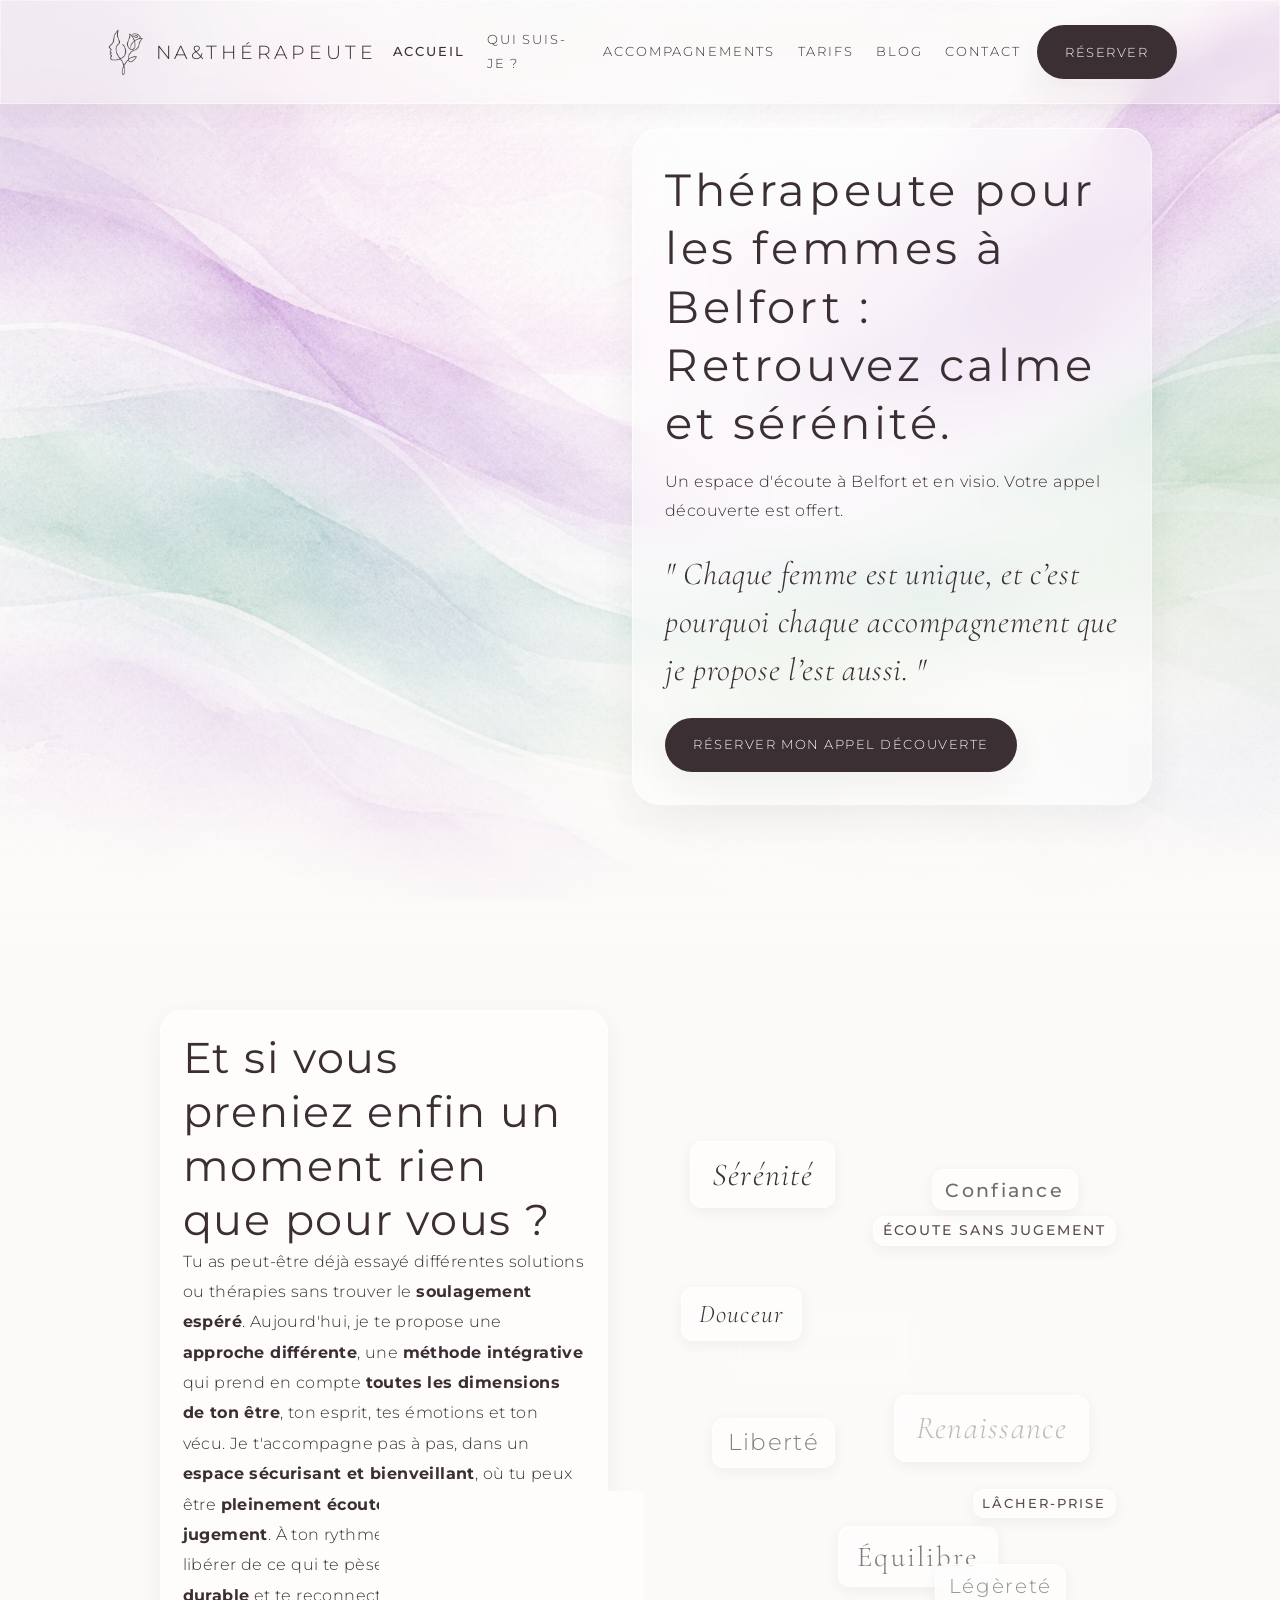
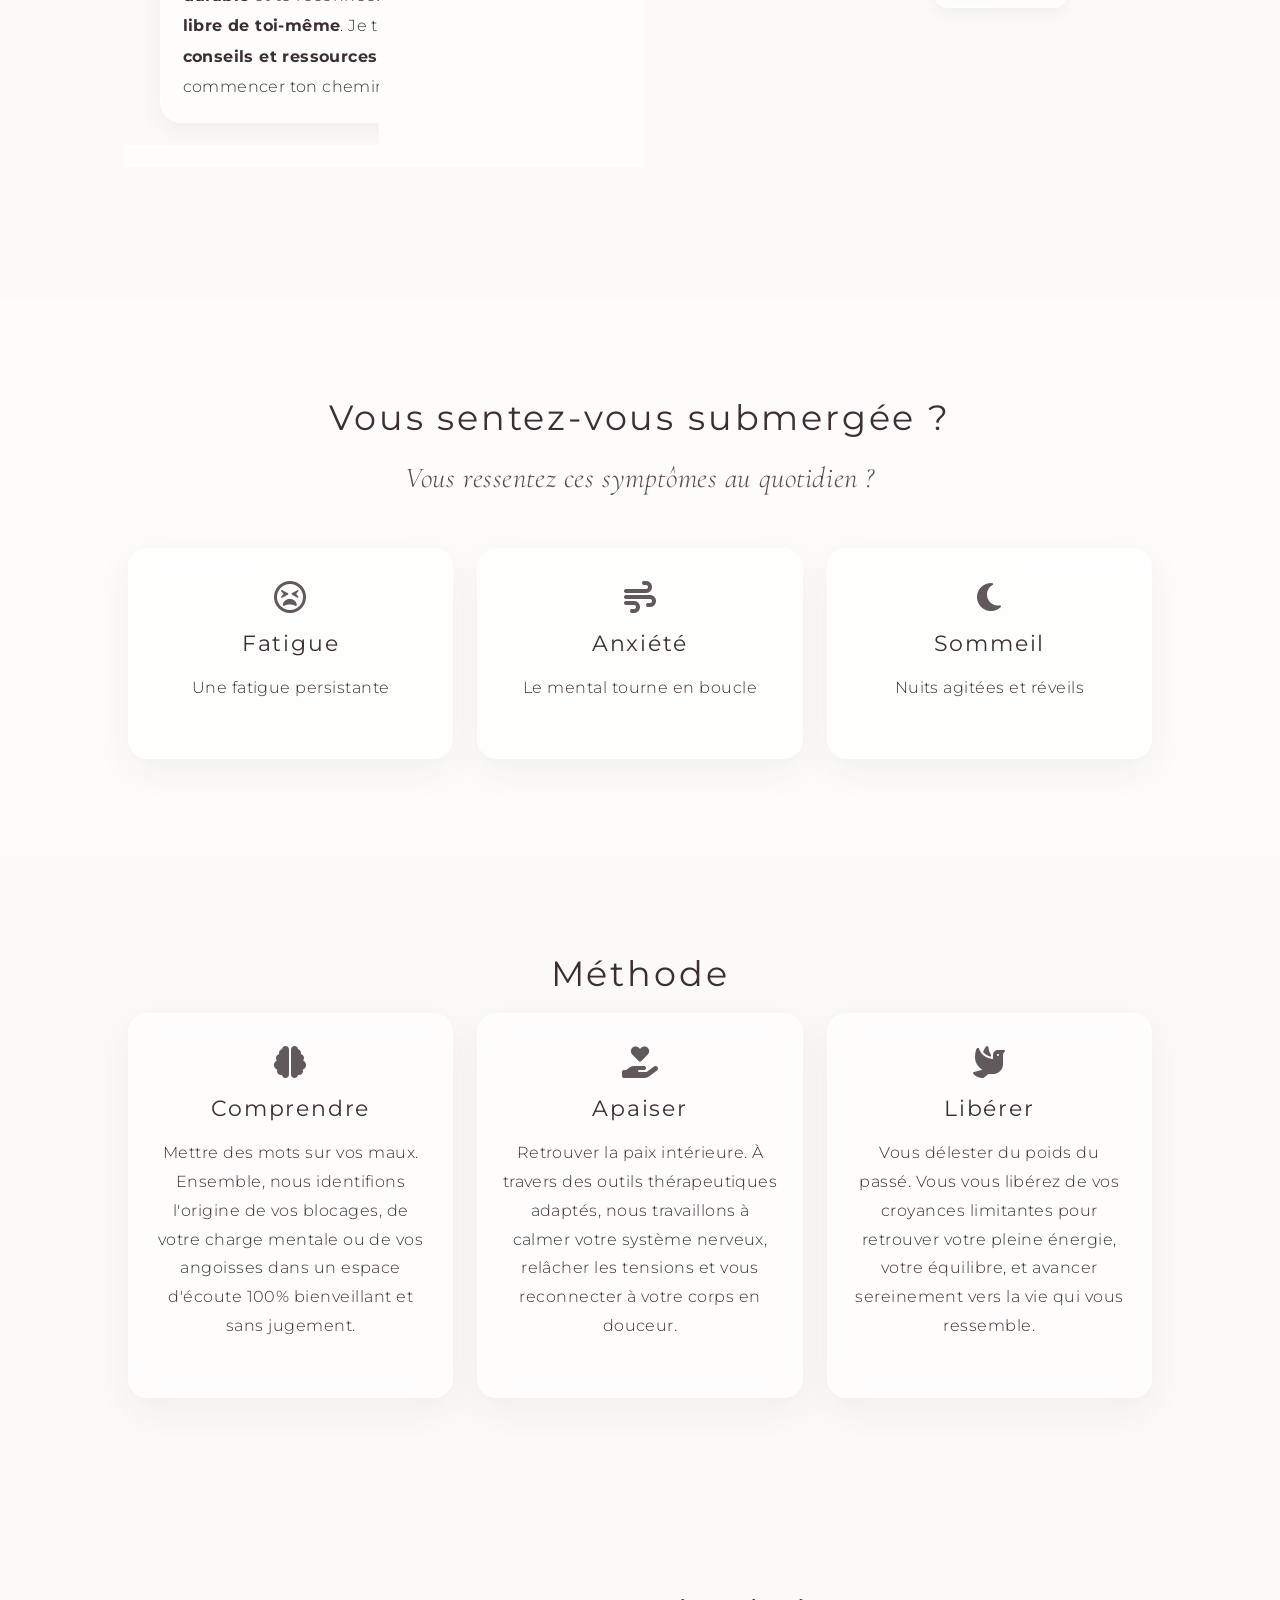
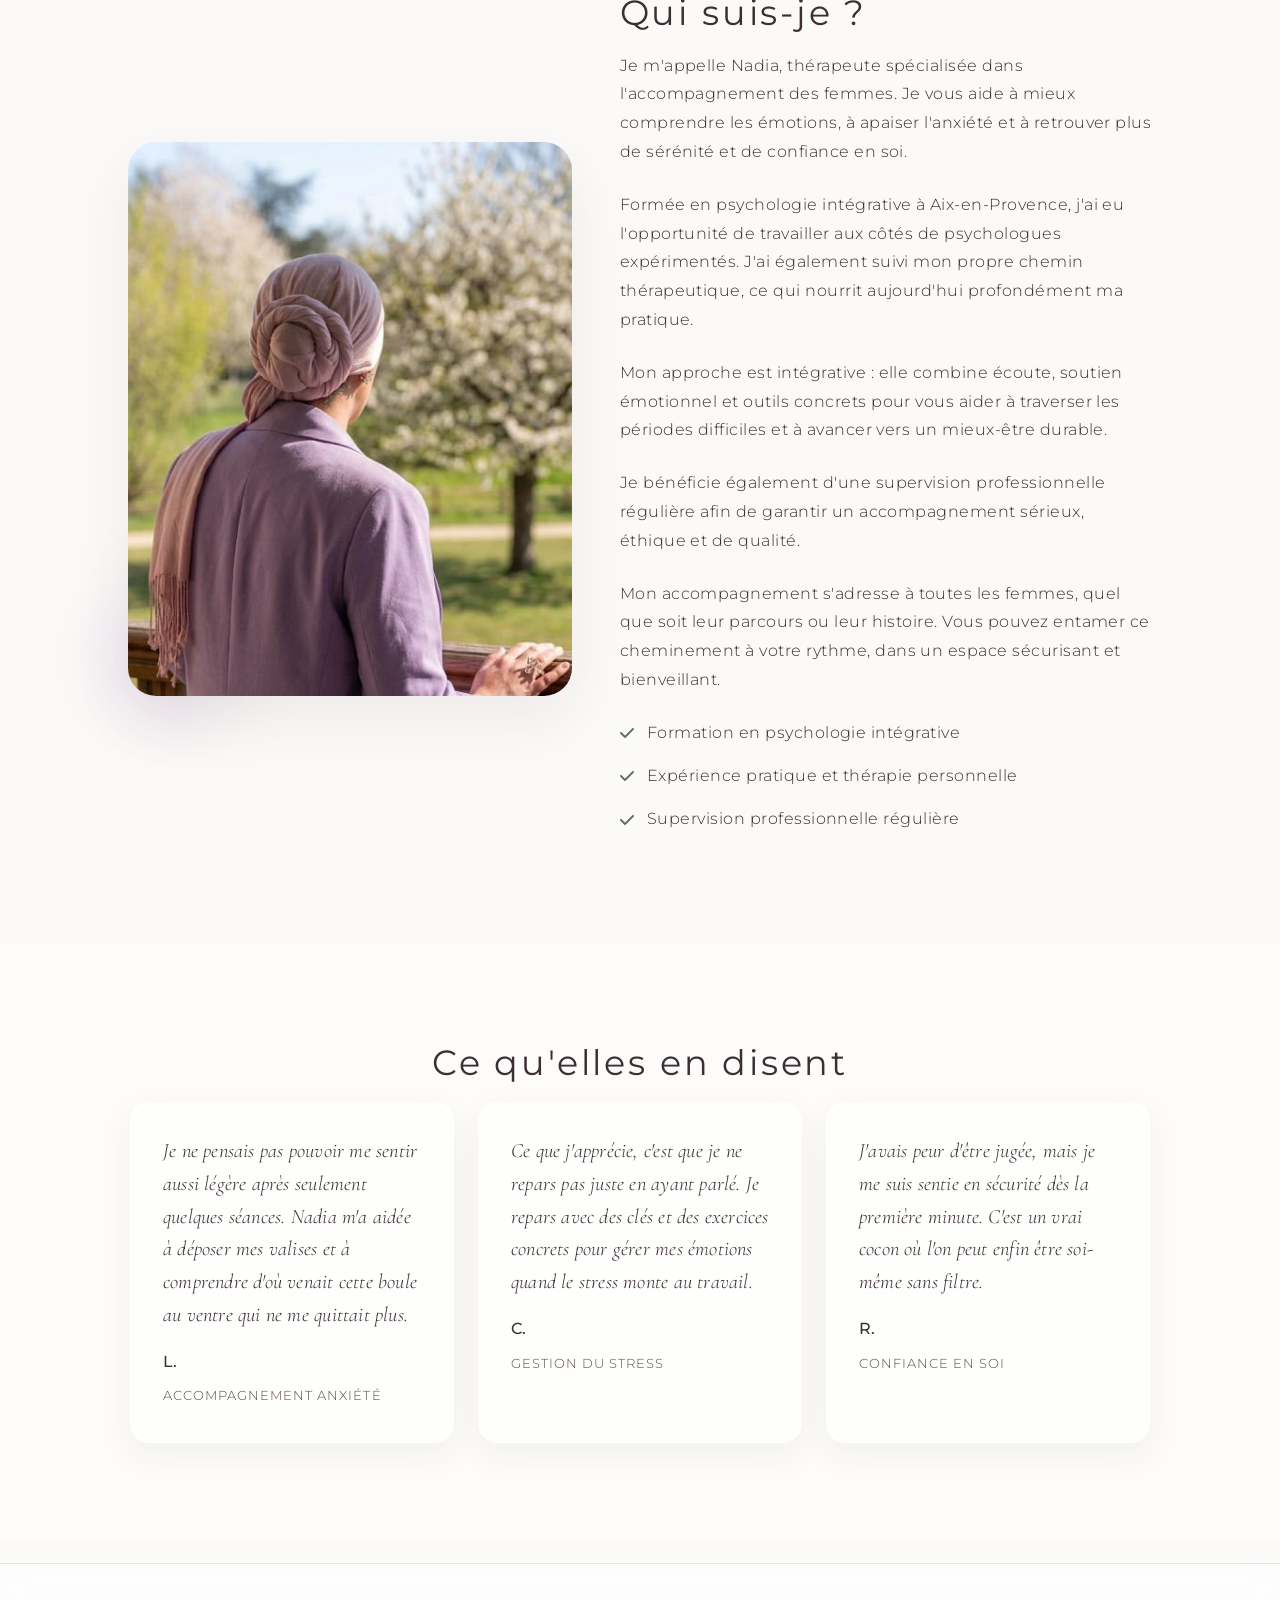
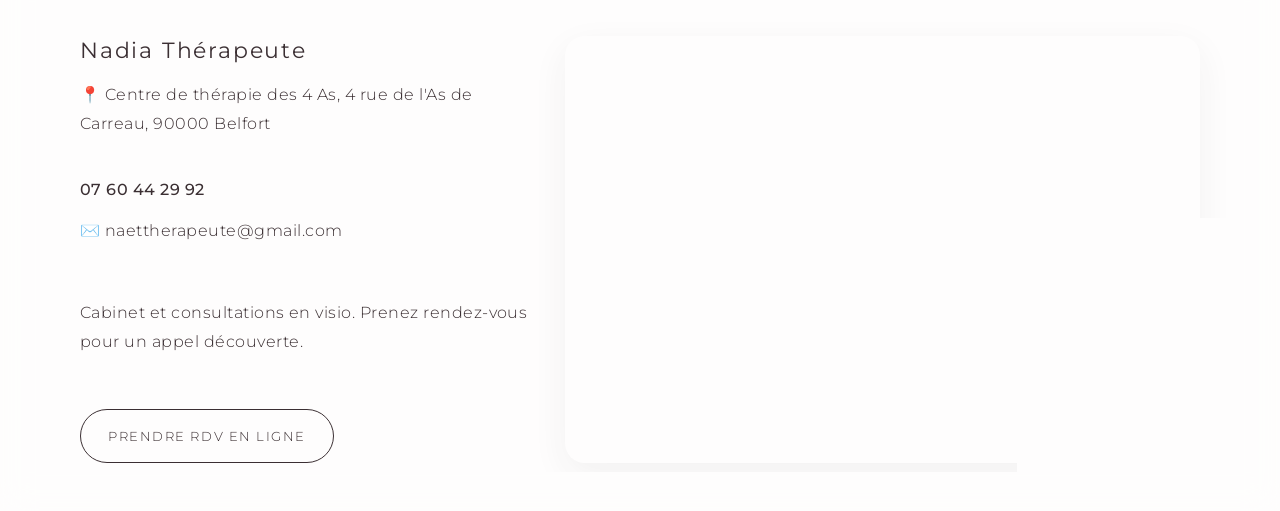
==== commit 7496a15a: "Add files via upload" ====
--- a/index.html
+++ b/index.html
@@ -11,11 +11,14 @@
       "@context": "https://schema.org",
       "@type": "HealthAndBeautyBusiness",
       "name": "Nadia Thérapeute - Na&Thérapeute",
+      "alternateName": "Centre de thérapie des 4 As",
       "description": "Thérapeute pour femmes à Belfort : accompagnement stress, anxiété, burn-out et confiance en soi.",
       "url": "https://www.nadia-therapeute-belfort.fr",
       "telephone": "+33760442992",
+      "email": "naettherapeute@gmail.com",
       "address": {
         "@type": "PostalAddress",
+        "streetAddress": "4 rue de l'As de Carreau",
         "addressLocality": "Belfort",
         "postalCode": "90000",
         "addressCountry": "FR"
@@ -83,22 +86,21 @@
             <div class="intro-grid">
                 <div class="intro-message">
                     <div class="intro-card-item intro-card-title">
-                        <h2>Alors stop ! Prends un moment rien que pour toi.</h2>
-                        <p>Tu as peut-être déjà essayé différentes solutions ou thérapies sans trouver le soulagement espéré. Aujourd'hui, je te propose une approche différente : une méthode intégrative qui prend en compte toutes les dimensions de ton être (ton esprit, tes émotions, ton vécu).</p>
-                        <p>Ici, je t'accompagne pas à pas dans un espace sécurisant pour :</p>
-                        <p>Être pleinement écoutée et comprise, sans aucun jugement.</p>
-                        <p>Avancer à ton rythme pour libérer ce qui te pèse.</p>
-                        <p>Retrouver une sérénité durable et évoluer vers une version de toi plus libre.</p>
-                        <p>Découvre mes conseils pratiques ci-dessous pour commencer ce cheminement.</p>
+                        <h2>Et si vous preniez enfin un moment rien que pour vous&nbsp;?</h2>
+                        <p>Tu as peut-être déjà essayé différentes solutions ou thérapies sans trouver le <strong>soulagement espéré</strong>. Aujourd'hui, je te propose une <strong>approche différente</strong>, une <strong>méthode intégrative</strong> qui prend en compte <strong>toutes les dimensions de ton être</strong>, ton esprit, tes émotions et ton vécu. Je t'accompagne pas à pas, dans un <strong>espace sécurisant et bienveillant</strong>, où tu peux être <strong>pleinement écoutée et comprise</strong>, <strong>sans jugement</strong>. À ton rythme, tu avances pour te libérer de ce qui te pèse, retrouver une <strong>sérénité durable</strong> et te reconnecter à une <strong>version plus libre de toi-même</strong>. Je t'invite à découvrir les <strong>conseils et ressources</strong> ci-dessous pour commencer ton chemin.</p>
                     </div>
                 </div>
-                <div class="intro-keywords" aria-hidden="true">
-                    <span class="emotion-bubble bubble-1">Sérénité</span>
-                    <span class="emotion-bubble bubble-2">Apaisement</span>
-                    <span class="emotion-bubble bubble-3">Écoute sans jugement</span>
-                    <span class="emotion-bubble bubble-4">Équilibre</span>
-                    <span class="emotion-bubble bubble-5">Liberté</span>
-                    <span class="emotion-bubble bubble-6">Confiance</span>
+                <div class="intro-keywords keyword-cloud" aria-hidden="true">
+                    <span class="keyword-word keyword-1">Sérénité</span>
+                    <span class="keyword-word keyword-2">Écoute sans jugement</span>
+                    <span class="keyword-word keyword-7">Douceur</span>
+                    <span class="keyword-word keyword-3">Liberté</span>
+                    <span class="keyword-word keyword-4">Apaisement</span>
+                    <span class="keyword-word keyword-8">Renaissance</span>
+                    <span class="keyword-word keyword-5">Équilibre</span>
+                    <span class="keyword-word keyword-9">Lâcher-prise</span>
+                    <span class="keyword-word keyword-6">Confiance</span>
+                    <span class="keyword-word keyword-10">Légèreté</span>
                 </div>
             </div>
         </div>
@@ -150,20 +152,24 @@
 </div>
     </section>
 <section class="about" id="qui-suis-je">
-        <div class="about-img-box">
-            <div class="about-circle-deco"></div>
-            <img src="https://images.unsplash.com/photo-1544005313-94ddf0286df2?auto=format&fit=crop&w=800&q=80" alt="Nadia, thérapeute à Belfort, accompagnement stress et anxiété">
-        </div>
-        <div class="about-text">
-            <h2>Qui suis-je ?</h2>
-            <p>Je m’appelle Nadia, thérapeute spécialisée dans l'accompagnement des femmes. J'aide à mieux comprendre les émotions, gérer l'anxiété et retrouver sérénité et confiance en soi.</p>
-            <p>Formée en psychologie à Aix-en-Provence, j'ai travaillé aux côtés de psychologues expérimentés et suivi ma propre thérapie. Mon approche intégrative combine écoute, soutien émotionnel et outils concrets pour apaiser l'anxiété et évoluer vers une vie épanouie. Je bénéficie d'une supervision professionnelle pour garantir la qualité de mes accompagnements.</p>
-            <p>La thérapie Na&Thérapeute s'adresse à toutes les femmes, quel que soit leur parcours. Prenez le premier pas pour vous libérer et accéder à cette "deuxième vie" que vous méritez.</p>
-            <ul class="check-list">
-                <li><i class="fa-solid fa-check"></i> Formation en psychologie intégrative</li>
-                <li><i class="fa-solid fa-check"></i> Expérience pratique et thérapie personnelle</li>
-                <li><i class="fa-solid fa-check"></i> Supervision professionnelle régulière</li>
-            </ul>
+        <div class="about-panel">
+            <div class="about-img-box">
+                <div class="about-circle-deco"></div>
+                <img src="nadia.jpeg" alt="Nadia, thérapeute à Belfort, accompagnement stress et anxiété">
+            </div>
+            <div class="about-text">
+                <h2>Qui suis-je ?</h2>
+                <p>Je m'appelle Nadia, thérapeute spécialisée dans l'accompagnement des femmes. Je vous aide à mieux comprendre les émotions, à apaiser l'anxiété et à retrouver plus de sérénité et de confiance en soi.</p>
+                <p>Formée en psychologie intégrative à Aix-en-Provence, j'ai eu l'opportunité de travailler aux côtés de psychologues expérimentés. J'ai également suivi mon propre chemin thérapeutique, ce qui nourrit aujourd'hui profondément ma pratique.</p>
+                <p>Mon approche est intégrative : elle combine écoute, soutien émotionnel et outils concrets pour vous aider à traverser les périodes difficiles et à avancer vers un mieux-être durable.</p>
+                <p>Je bénéficie également d'une supervision professionnelle régulière afin de garantir un accompagnement sérieux, éthique et de qualité.</p>
+                <p>Mon accompagnement s'adresse à toutes les femmes, quel que soit leur parcours ou leur histoire. Vous pouvez entamer ce cheminement à votre rythme, dans un espace sécurisant et bienveillant.</p>
+                <ul class="check-list">
+                    <li><i class="fa-solid fa-check"></i> Formation en psychologie intégrative</li>
+                    <li><i class="fa-solid fa-check"></i> Expérience pratique et thérapie personnelle</li>
+                    <li><i class="fa-solid fa-check"></i> Supervision professionnelle régulière</li>
+                </ul>
+            </div>
         </div>
     </section>
     <section class="testimonials-section" id="temoignages" aria-label="Témoignages clients">
@@ -171,7 +177,7 @@
         <div class="testimonials-grid">
             <article class="testimonial-card">
                 <blockquote>Je ne pensais pas pouvoir me sentir aussi légère après seulement quelques séances. Nadia m'a aidée à déposer mes valises et à comprendre d'où venait cette boule au ventre qui ne me quittait plus.</blockquote>
-                <cite>Une patiente</cite>
+                <cite>L.</cite>
                 <span class="testimonial-meta">Accompagnement Anxiété</span>
             </article>
             <article class="testimonial-card">
@@ -181,7 +187,7 @@
             </article>
             <article class="testimonial-card">
                 <blockquote>J'avais peur d'être jugée, mais je me suis sentie en sécurité dès la première minute. C'est un vrai cocon où l'on peut enfin être soi-même sans filtre.</blockquote>
-                <cite>Anonyme</cite>
+                <cite>R.</cite>
                 <span class="testimonial-meta">Confiance en soi</span>
             </article>
         </div>
@@ -191,8 +197,8 @@
     <footer class="site-footer" id="contact">
         <div class="footer-container">
             <div class="footer-info">
-                <h3>Nadia Nounouh</h3>
-                <p>📍 4 Rue de l'As de Carreau, 90000 Belfort</p>
+                <h3>Nadia Thérapeute</h3>
+                <p>📍 Centre de thérapie des 4 As, 4 rue de l'As de Carreau, 90000 Belfort</p>
                 <a href="tel:+33760442992" class="footer-phone">07 60 44 29 92</a>
                 <p>✉️ naettherapeute@gmail.com</p>
                 <br>
--- a/style.css
+++ b/style.css
@@ -1,1706 +1,2045 @@
-@import url('https://fonts.googleapis.com/css2?family=Montserrat:wght@300;400;500;600&family=Cormorant+Garamond:ital,wght@0,400;0,500;1,400;1,500&display=swap');
-
-/* =========================================================
-   NADIA THERAPEUTE - DESIGN SYSTEM GLOBAL
-   ========================================================= */
-:root {
-    --color-bg: #fcfaf8;
-    --color-text: #3b2f33;
-    --color-text-soft: #5b4b4f;
-    --color-accent-mauve: rgba(214, 193, 221, 0.45);
-    --color-accent-sauge: rgba(194, 213, 201, 0.45);
-    --color-glass: rgba(255, 255, 255, 0.6);
-    --color-glass-strong: rgba(255, 255, 255, 0.75);
-    --color-border-soft: rgba(59, 47, 51, 0.12);
-    --color-border-glass: rgba(255, 255, 255, 0.82);
-    --text-prune: #3b2f33;
-    --mauve-soft: rgba(214, 193, 221, 0.45);
-    --sauge-soft: rgba(194, 213, 201, 0.45);
-
-    --font-body: 'Montserrat', sans-serif;
-    --font-editorial: 'Cormorant Garamond', serif;
-
-    --space-1: 0.5rem;
-    --space-2: 1rem;
-    --space-3: 1.5rem;
-    --space-4: 2rem;
-    --space-5: 3rem;
-    --space-6: 4.5rem;
-    --space-7: 6rem;
-
-    --radius-sm: 0.75rem;
-    --radius-md: 1.25rem;
-    --radius-lg: 1.75rem;
-    --radius-pill: 999px;
-
-    --shadow-soft: 0 12px 36px rgba(59, 47, 51, 0.06);
-    --shadow-air: 0 24px 60px rgba(59, 47, 51, 0.08);
-}
-
-/* =========================================================
-   BASE + RESET
-   ========================================================= */
-*,
-*::before,
-*::after {
-    box-sizing: border-box;
-}
-
-html {
-    scroll-behavior: smooth;
-}
-
-body {
-    margin: 0;
-    min-height: 100vh;
-    font-family: var(--font-body);
-    font-size: 1rem;
-    font-weight: 300;
-    line-height: 1.8;
-    letter-spacing: 0.03em;
-    color: var(--color-text);
-    background-color: var(--color-bg);
-    background-image: url("Vagues douces en dégradé pastel.png");
-    background-repeat: no-repeat;
-    background-size: cover;
-    background-attachment: fixed;
-    overflow-x: hidden;
-}
-
-main section {
-    padding: var(--space-6) 5%;
-}
-
-img {
-    display: block;
-    max-width: 100%;
-    height: auto;
-}
-
-a {
-    color: inherit;
-    text-decoration: none;
-}
-
-h1,
-h2,
-h3 {
-    margin: 0 0 var(--space-2);
-    font-weight: 400;
-    line-height: 1.3;
-    letter-spacing: 0.08em;
-}
-
-h1 {
-    font-size: clamp(1.8rem, 7vw, 2.8rem);
-}
-
-h2 {
-    font-size: clamp(1.45rem, 5.5vw, 2.2rem);
-}
-
-h3 {
-    font-size: clamp(1.1rem, 4.5vw, 1.4rem);
-}
-
-p {
-    margin: 0 0 var(--space-3);
-}
-
-/* =========================================================
-   COMPOSANTS COMMUNS
-   ========================================================= */
-.cursive {
-    font-family: var(--font-editorial);
-    font-style: italic;
-    font-size: clamp(1.45rem, 5vw, 2rem);
-    letter-spacing: 0.02em;
-    line-height: 1.5;
-}
-
-.glass-card {
-    background: var(--color-glass);
-    border: 1px solid var(--color-border-glass);
-    border-radius: var(--radius-lg);
-    box-shadow: var(--shadow-soft);
-    backdrop-filter: blur(16px);
-    -webkit-backdrop-filter: blur(16px);
-}
-
-.glass-card--mauve {
-    background: color-mix(in srgb, var(--mauve-soft) 34%, rgba(255, 255, 255, 0.74) 66%);
-}
-
-.glass-card--sauge {
-    background: color-mix(in srgb, var(--sauge-soft) 34%, rgba(255, 255, 255, 0.74) 66%);
-}
-
-.btn-pill {
-    display: inline-block;
-    padding: 0.9rem 1.7rem;
-    border-radius: var(--radius-pill);
-    border: 1px solid transparent;
-    font-size: 0.8rem;
-    letter-spacing: 0.12em;
-    text-transform: uppercase;
-    transition: transform 0.25s ease, box-shadow 0.25s ease, background-color 0.25s ease, color 0.25s ease;
-}
-
-.btn-primary {
-    background: var(--color-text);
-    color: var(--color-bg);
-    box-shadow: var(--shadow-soft);
-}
-
-.btn-primary:hover {
-    transform: translateY(-2px);
-    box-shadow: var(--shadow-air);
-}
-
-.btn-outline {
-    background: transparent;
-    border-color: var(--color-text);
-    color: var(--color-text);
-}
-
-.btn-outline:hover {
-    background: color-mix(in srgb, var(--mauve-soft) 78%, white 22%);
-    color: var(--color-text);
-    border-color: color-mix(in srgb, var(--mauve-soft) 52%, var(--color-text) 48%);
-}
-
-.testimonials-section {
-    text-align: center;
-    background: rgba(255, 255, 255, 0.35);
-}
-
-.testimonials-grid {
-    max-width: 1020px;
-    margin: 0 auto;
-    display: grid;
-    grid-template-columns: 1fr;
-    gap: var(--space-3);
-}
-
-.testimonial-card {
-    text-align: left;
-    padding: var(--space-4);
-    border-radius: var(--radius-md);
-    background: var(--color-glass);
-    border: 1px solid var(--color-border-glass);
-    box-shadow: var(--shadow-soft);
-}
-
-blockquote {
-    margin: 0 0 var(--space-2);
-    font-family: var(--font-editorial);
-    font-style: italic;
-    font-size: 1.28rem;
-    line-height: 1.6;
-    letter-spacing: 0.01em;
-}
-
-cite {
-    display: block;
-    margin-bottom: 0.3rem;
-    font-style: normal;
-    font-weight: 500;
-}
-
-.testimonial-meta {
-    font-size: 0.8rem;
-    letter-spacing: 0.08em;
-    text-transform: uppercase;
-    color: var(--color-text-soft);
-}
-
-.site-footer {
-    padding: var(--space-6) 5% var(--space-5);
-    background: rgba(255, 255, 255, 0.65);
-    border-top: 1px solid var(--color-border-soft);
-    backdrop-filter: blur(16px);
-    -webkit-backdrop-filter: blur(16px);
-}
-
-.footer-container {
-    max-width: 1120px;
-    margin: 0 auto;
-    display: grid;
-    grid-template-columns: 1fr;
-    gap: var(--space-4);
-}
-
-.footer-phone {
-    display: inline-block;
-    margin: 0.8rem 0;
-    font-weight: 500;
-}
-
-.map-wrapper {
-    min-height: 260px;
-    border-radius: var(--radius-md);
-    overflow: hidden;
-    box-shadow: var(--shadow-soft);
-}
-
-.map-wrapper iframe {
-    width: 100%;
-    height: 100%;
-    border: 0;
-    filter: grayscale(18%);
-}
-
-/* =========================================================
-   NAVIGATION / HEADER
-   ========================================================= */
-.site-header {
-    position: sticky;
-    top: 0;
-    z-index: 20;
-    display: flex;
-    align-items: center;
-    justify-content: space-between;
-    gap: var(--space-2);
-    width: 100%;
-    margin-inline: 0;
-    padding: 0.9rem 5%;
-    background: rgba(252, 250, 248, 0.3);
-    border: 1px solid rgba(255, 255, 255, 0.4);
-    border-radius: 0;
-    box-shadow: 0 8px 20px rgba(59, 47, 51, 0.05);
-    backdrop-filter: blur(10px);
-    -webkit-backdrop-filter: blur(10px);
-}
-
-.logo {
-    display: flex;
-    align-items: center;
-    gap: 0.6rem;
-    font-size: 1.2rem;
-    letter-spacing: 0.2em;
-    text-transform: uppercase;
-    flex-shrink: 0;
-}
-
-.logo img {
-    height: 50px;
-    width: auto;
-}
-
-.burger {
-    display: inline-flex;
-    flex-direction: column;
-    justify-content: center;
-    gap: 5px;
-    width: 42px;
-    height: 42px;
-    border: 0;
-    background: transparent;
-    cursor: pointer;
-}
-
-.burger span {
-    display: block;
-    width: 24px;
-    height: 2px;
-    margin-inline: auto;
-    background: var(--color-text);
-}
-
-.nav-links {
-    display: none;
-    position: absolute;
-    top: 100%;
-    left: 0;
-    width: 100%;
-    flex-direction: column;
-    padding: var(--space-1) 5% var(--space-2);
-    background: var(--color-glass-strong);
-    border: 1px solid rgba(59, 47, 51, 0.08);
-    border-radius: var(--radius-md);
-    backdrop-filter: blur(16px);
-    -webkit-backdrop-filter: blur(16px);
-}
-
-.site-header.menu-open .nav-links {
-    display: flex;
-}
-
-.nav-links a {
-    font-size: 0.83rem;
-    text-transform: uppercase;
-    letter-spacing: 0.14em;
-    padding: 0.7rem 0;
-}
-
-.nav-links a.active {
-    font-weight: 500;
-}
-
-.site-header > .btn-pill {
-    display: none;
-}
-
-/* =========================================================
-   DECORS
-   ========================================================= */
-@keyframes float {
-    0%,
-    100% {
-        transform: translateY(0) scale(1);
-    }
-    50% {
-        transform: translateY(-18px) scale(1.05);
-    }
-}
-
-.aquarelle-blob {
-    position: fixed;
-    border-radius: 50%;
-    filter: blur(70px);
-    opacity: 0.85;
-    z-index: -2;
-    pointer-events: none;
-    animation: float 11s ease-in-out infinite;
-}
-
-.aquarelle-blob--mauve {
-    width: 360px;
-    height: 360px;
-    top: -120px;
-    left: -140px;
-    background: var(--color-accent-mauve);
-}
-
-.aquarelle-blob--sauge {
-    width: 280px;
-    height: 280px;
-    top: 42%;
-    right: -120px;
-    background: var(--color-accent-sauge);
-    animation-delay: 1.8s;
-}
-
-/* =========================================================
-   PAGE ACCUEIL
-   ========================================================= */
-.hero {
-    min-height: calc(100svh - 6.2rem);
-    position: relative;
-    display: flex;
-    align-items: flex-end;
-    justify-content: center;
-    margin-top: 0;
-    padding-top: 0;
-    overflow: hidden;
-}
-
-.hero::after {
-    content: "";
-    position: absolute;
-    left: 0;
-    right: 0;
-    bottom: 0;
-    height: 320px;
-    background: linear-gradient(
-        to bottom,
-        transparent 0%,
-        transparent 60%,
-        var(--color-bg) 100%
-    );
-    z-index: -1;
-    pointer-events: none;
-}
-
-.bg-video {
-    position: absolute;
-    inset: 0;
-    width: 100%;
-    height: 100%;
-    object-fit: cover;
-    z-index: -3;
-}
-
-.video-overlay {
-    position: absolute;
-    inset: 0;
-    z-index: -2;
-    background: linear-gradient(
-        180deg,
-        rgba(252, 250, 248, 0.1) 0%,
-        rgba(252, 250, 248, 0.24) 55%,
-        rgba(252, 250, 248, 0.88) 100%
-    );
-}
-
-.hero .glass-card {
-    width: min(100%, 520px);
-    padding: var(--space-4);
-    margin-bottom: var(--space-5);
-    background: rgba(255, 255, 255, 0.45);
-    backdrop-filter: blur(24px);
-    -webkit-backdrop-filter: blur(24px);
-    border: 1px solid rgba(255, 255, 255, 0.4);
-    border-top: 1px solid rgba(255, 255, 255, 0.8);
-    border-left: 1px solid rgba(255, 255, 255, 0.6);
-}
-
-.intro-text {
-    position: relative;
-    margin-top: -88px;
-    padding-top: calc(var(--space-6) + 0.6rem);
-    z-index: 2;
-}
-
-.intro-text::before {
-    content: none;
-}
-
-.intro-text::after {
-    content: none;
-}
-
-.intro-layout {
-    position: relative;
-    max-width: 1120px;
-    margin: 0 auto;
-    padding: clamp(2rem, 4.5vw, 3.4rem) clamp(0.8rem, 2.8vw, 2rem);
-}
-
-.intro-grid {
-    display: grid;
-    grid-template-columns: 1fr;
-    gap: clamp(2.2rem, 5vw, 4rem);
-    align-items: center;
-}
-
-.intro-message {
-    text-align: left;
-    padding: clamp(1rem, 2vw, 1.6rem) 0;
-    display: block;
-}
-
-.intro-message h2 {
-    font-size: clamp(1.7rem, 4.8vw, 2.7rem);
-    letter-spacing: 0.04em;
-    line-height: 1.25;
-    margin: 0;
-}
-
-.intro-message p {
-    max-width: 760px;
-    line-height: 1.9;
-    letter-spacing: 0.025em;
-    margin: 0;
-}
-
-.intro-card-item {
-    background: rgba(255, 255, 255, 0.52);
-    border: 1px solid rgba(255, 255, 255, 0.92);
-    border-radius: 22px;
-    padding: 0.95rem 1rem;
-    box-shadow: 0 8px 24px rgba(59, 47, 51, 0.06);
-    backdrop-filter: blur(10px);
-    -webkit-backdrop-filter: blur(10px);
-    width: 100%;
-    max-width: 100%;
-    box-sizing: border-box;
-    animation: bubbleFloat 7s ease-in-out infinite;
-}
-
-.intro-card-title {
-    padding: 1rem 1.1rem;
-}
-
-.intro-keywords {
-    position: relative;
-    width: 100%;
-    max-width: 560px;
-    margin-inline: auto;
-    min-height: 470px;
-    background: transparent;
-}
-
-.emotion-bubble {
-    position: absolute;
-    display: inline-flex;
-    align-items: center;
-    justify-content: center;
-    width: 170px;
-    height: 170px;
-    padding: 0.9rem;
-    border-radius: 50%;
-    border: 1px solid transparent;
-    box-shadow: 0 8px 20px rgba(59, 47, 51, 0.05);
-    backdrop-filter: blur(8px);
-    -webkit-backdrop-filter: blur(8px);
-    font-size: 0.95rem;
-    font-weight: 500;
-    text-align: center;
-    line-height: 1.25;
-    color: var(--color-text);
-    background: transparent;
-    animation: bubbleFloat 7s ease-in-out infinite;
-}
-
-.bubble-1 {
-    top: 2%;
-    left: 2%;
-    width: 155px;
-    height: 155px;
-    background: color-mix(in srgb, var(--mauve-soft) 26%, transparent 74%);
-    border-color: color-mix(in srgb, var(--mauve-soft) 85%, rgba(59, 47, 51, 0.25) 15%);
-    animation-delay: 0.1s;
-}
-
-.bubble-2 {
-    top: 0;
-    right: 2%;
-    width: 165px;
-    height: 165px;
-    background: color-mix(in srgb, var(--sauge-soft) 24%, transparent 76%);
-    border-color: color-mix(in srgb, var(--sauge-soft) 85%, rgba(59, 47, 51, 0.25) 15%);
-    animation-delay: 1.2s;
-}
-
-.bubble-3 {
-    top: 33%;
-    left: 8%;
-    width: 200px;
-    height: 200px;
-    font-size: 0.9rem;
-    background: color-mix(in srgb, var(--mauve-soft) 24%, transparent 76%);
-    border-color: color-mix(in srgb, var(--mauve-soft) 82%, rgba(59, 47, 51, 0.28) 18%);
-    animation-delay: 0.6s;
-}
-
-.bubble-4 {
-    top: 34%;
-    right: 4%;
-    width: 160px;
-    height: 160px;
-    background: color-mix(in srgb, var(--sauge-soft) 23%, transparent 77%);
-    border-color: color-mix(in srgb, var(--sauge-soft) 80%, rgba(59, 47, 51, 0.3) 20%);
-    animation-delay: 1.8s;
-}
-
-.bubble-5 {
-    bottom: 0;
-    left: 4%;
-    width: 145px;
-    height: 145px;
-    background: color-mix(in srgb, var(--mauve-soft) 22%, transparent 78%);
-    border-color: color-mix(in srgb, var(--mauve-soft) 85%, rgba(59, 47, 51, 0.25) 15%);
-    animation-delay: 0.9s;
-}
-
-.bubble-6 {
-    bottom: 1%;
-    right: 3%;
-    width: 160px;
-    height: 160px;
-    background: color-mix(in srgb, var(--sauge-soft) 26%, transparent 74%);
-    border-color: color-mix(in srgb, var(--sauge-soft) 84%, rgba(59, 47, 51, 0.24) 16%);
-    animation-delay: 1.5s;
-}
-
-@keyframes bubbleFloat {
-    0%,
-    100% {
-        translate: 0 0;
-    }
-    50% {
-        translate: 0 -6px;
-    }
-}
-
-.pain-section {
-    text-align: center;
-    background: rgba(255, 255, 255, 0.34);
-}
-
-.subtitle {
-    color: var(--color-text-soft);
-    margin-bottom: var(--space-5);
-}
-
-.subtitle-cursive {
-    font-size: clamp(1.35rem, 5vw, 1.8rem);
-}
-
-.pain-grid,
-.cards-grid {
-    max-width: 1100px;
-    margin: 0 auto;
-    display: grid;
-    grid-template-columns: 1fr;
-    gap: var(--space-3);
-}
-
-.pain-item,
-.method-card {
-    padding: var(--space-4) var(--space-3);
-    border-radius: var(--radius-md);
-    background: var(--color-glass);
-    border: 1px solid var(--color-border-glass);
-    box-shadow: var(--shadow-soft);
-    backdrop-filter: blur(16px);
-    -webkit-backdrop-filter: blur(16px);
-}
-
-.pain-icon,
-.method-icon {
-    font-size: 2rem;
-    margin-bottom: var(--space-2);
-    opacity: 0.8;
-}
-
-.method-section {
-    text-align: center;
-}
-
-.about {
-    display: grid;
-    grid-template-columns: 1fr;
-    gap: var(--space-4);
-    align-items: center;
-}
-
-.about-img-box {
-    position: relative;
-}
-
-.about-img-box img {
-    border-radius: var(--radius-lg);
-    box-shadow: var(--shadow-air);
-}
-
-.about-circle-deco {
-    position: absolute;
-    left: -24px;
-    bottom: -24px;
-    width: 130px;
-    height: 130px;
-    border-radius: 50%;
-    background: var(--color-accent-mauve);
-    filter: blur(36px);
-    z-index: -1;
-}
-
-.check-list {
-    margin: var(--space-3) 0 0;
-    padding: 0;
-    list-style: none;
-}
-
-.check-list li {
-    display: flex;
-    align-items: center;
-    gap: 0.8rem;
-    margin-bottom: 0.9rem;
-}
-
-.check-list i {
-    color: #5f7266;
-}
-
-/* =========================================================
-   PAGE ACCOMPAGNEMENTS + QUIZ
-   ========================================================= */
-.page-header,
-.hero-tarifs,
-.contact-hero,
-.blog-hero {
-    padding: var(--space-7) 5% var(--space-5);
-    text-align: center;
-    position: relative;
-}
-
-.page-header p,
-.hero-tarifs p,
-.contact-hero p,
-.blog-subtitle {
-    max-width: 760px;
-    margin-inline: auto;
-}
-
-.page-header-quote {
-    font-family: var(--font-editorial);
-    font-size: clamp(1.35rem, 4.2vw, 1.8rem);
-    font-style: italic;
-}
-
-.wave-bottom {
-    width: 100%;
-    margin-top: var(--space-4);
-    line-height: 0;
-}
-
-.wave-bottom svg {
-    display: block;
-    width: 100%;
-    height: 80px;
-}
-
-.why-consult,
-.method-steps,
-.locations {
-    text-align: center;
-}
-
-.grid-symptoms {
-    max-width: 1120px;
-    margin: 0 auto;
-    display: grid;
-    grid-template-columns: repeat(2, minmax(0, 1fr));
-    gap: var(--space-3);
-}
-
-.symptom-item {
-    padding: var(--space-3);
-    border-radius: var(--radius-md);
-    background: var(--color-glass);
-    border: 1px solid var(--color-border-glass);
-    box-shadow: var(--shadow-soft);
-}
-
-.icon-circle {
-    width: 56px;
-    height: 56px;
-    margin: 0 auto var(--space-2);
-    border-radius: 50%;
-    display: grid;
-    place-items: center;
-    background: rgba(255, 255, 255, 0.8);
-    box-shadow: var(--shadow-soft);
-}
-
-.quiz-section {
-    text-align: center;
-    background: linear-gradient(180deg, rgba(255, 255, 255, 0.3), rgba(255, 255, 255, 0.5));
-}
-
-.quiz-subtitle {
-    margin-bottom: var(--space-4);
-    color: var(--color-text-soft);
-}
-
-.quiz-card {
-    max-width: 620px;
-    margin: 0 auto;
-    text-align: left;
-    padding: var(--space-4);
-    border-radius: var(--radius-lg);
-    background: linear-gradient(145deg, color-mix(in srgb, var(--mauve-soft) 20%, rgba(255, 255, 255, 0.8) 80%), color-mix(in srgb, var(--sauge-soft) 12%, rgba(255, 255, 255, 0.76) 88%));
-    border: 1px solid var(--color-border-glass);
-    box-shadow: var(--shadow-air);
-    backdrop-filter: blur(16px);
-    -webkit-backdrop-filter: blur(16px);
-}
-
-.quiz-progress-wrap {
-    height: 8px;
-    border-radius: var(--radius-pill);
-    margin-bottom: var(--space-4);
-    background: rgba(59, 47, 51, 0.12);
-    overflow: hidden;
-}
-
-.quiz-progress-fill {
-    height: 100%;
-    width: 0;
-    border-radius: var(--radius-pill);
-    background: linear-gradient(90deg, #7e5968, #3b2f33);
-    transition: width 0.35s ease;
-}
-
-.quiz-counter {
-    margin-bottom: var(--space-1);
-    font-size: 0.8rem;
-    letter-spacing: 0.09em;
-    text-transform: uppercase;
-    color: var(--color-text-soft);
-}
-
-.quiz-question {
-    margin-bottom: var(--space-3);
-    font-size: 1.05rem;
-    font-weight: 500;
-}
-
-.quiz-question.quiz-fade-out {
-    opacity: 0;
-}
-
-.quiz-answers {
-    display: grid;
-    gap: 0.7rem;
-}
-
-.quiz-answer-btn {
-    width: 100%;
-    border: 1px solid rgba(59, 47, 51, 0.2);
-    border-radius: var(--radius-sm);
-    background: rgba(255, 255, 255, 0.8);
-    color: var(--color-text);
-    font-family: var(--font-body);
-    font-size: 0.95rem;
-    font-weight: 500;
-    padding: 0.95rem 1rem;
-    cursor: pointer;
-    transition: background-color 0.2s ease, transform 0.2s ease;
-}
-
-.quiz-answer-btn:hover {
-    background: rgba(217, 197, 226, 0.35);
-    transform: translateX(2px);
-}
-
-.quiz-answer-btn:focus-visible {
-    outline: 2px solid var(--color-text);
-    outline-offset: 2px;
-}
-
-.quiz-result {
-    display: none;
-    text-align: center;
-}
-
-.quiz-result.is-visible {
-    display: block;
-}
-
-.quiz-result-icon {
-    width: 56px;
-    height: 56px;
-    margin: 0 auto var(--space-2);
-    border-radius: 50%;
-    display: grid;
-    place-items: center;
-    color: #fff;
-    background: linear-gradient(135deg, #7e5968, #3b2f33);
-}
-
-.quiz-result-title {
-    margin-bottom: 0.8rem;
-}
-
-.quiz-result-message {
-    max-width: 440px;
-    margin-inline: auto;
-}
-
-.quiz-result-cta.cta-mauve {
-    background: linear-gradient(135deg, #7e5968, #3b2f33);
-    color: #fff;
-}
-
-.quiz-result-cta.cta-outline {
-    background: transparent;
-    border: 1px solid var(--color-text);
-    color: var(--color-text);
-}
-
-.steps-container {
-    max-width: 1120px;
-    margin: 0 auto;
-    display: grid;
-    grid-template-columns: 1fr;
-    gap: var(--space-3);
-}
-
-.step-card {
-    padding: var(--space-4) var(--space-3);
-    border-radius: var(--radius-md);
-    background: var(--color-glass);
-    border: 1px solid var(--color-border-glass);
-    box-shadow: var(--shadow-soft);
-}
-
-.step-number {
-    font-family: var(--font-editorial);
-    font-size: 1.7rem;
-    margin-bottom: var(--space-1);
-}
-
-.locations-container {
-    max-width: 1040px;
-    margin: 0 auto;
-    display: grid;
-    grid-template-columns: 1fr;
-    gap: var(--space-3);
-}
-
-.location-card {
-    overflow: hidden;
-    border-radius: var(--radius-md);
-    background: var(--color-glass);
-    border: 1px solid var(--color-border-glass);
-    box-shadow: var(--shadow-soft);
-    text-align: left;
-}
-
-.location-image img {
-    width: 100%;
-    max-height: 250px;
-    object-fit: cover;
-}
-
-.location-card h3,
-.location-card p {
-    padding-inline: var(--space-3);
-}
-
-.location-card h3 {
-    margin-top: var(--space-3);
-}
-
-.location-card p {
-    padding-bottom: var(--space-3);
-    margin-bottom: 0;
-}
-
-/* =========================================================
-   PAGE TARIFS
-   ========================================================= */
-.pricing-section {
-    text-align: center;
-    padding-top: var(--space-4);
-}
-
-.pricing-container {
-    max-width: 980px;
-    margin: 0 auto;
-    display: grid;
-    grid-template-columns: 1fr;
-    gap: var(--space-3);
-    align-items: stretch;
-}
-
-.pricing-card {
-    padding: var(--space-4);
-    border-radius: var(--radius-lg);
-    background: linear-gradient(
-        155deg,
-        color-mix(in srgb, var(--mauve-soft) 20%, rgba(255, 255, 255, 0.88) 80%) 0%,
-        color-mix(in srgb, var(--sauge-soft) 18%, rgba(255, 255, 255, 0.88) 82%) 100%
-    );
-    border: 1px solid rgba(255, 255, 255, 0.88);
-    box-shadow: 0 16px 42px rgba(59, 47, 51, 0.08);
-    backdrop-filter: blur(10px);
-    -webkit-backdrop-filter: blur(10px);
-    text-align: left;
-    transition: transform 0.28s ease, box-shadow 0.28s ease;
-    display: flex;
-    flex-direction: column;
-    height: 100%;
-}
-
-.pricing-card:hover {
-    transform: translateY(-4px);
-    box-shadow: 0 22px 56px rgba(59, 47, 51, 0.1);
-}
-
-.hero-tarifs {
-    padding-bottom: var(--space-3);
-}
-
-.pricing-card-head {
-    text-align: center;
-    margin-bottom: 1rem;
-}
-
-.pricing-card .icon-box {
-    width: 60px;
-    height: 60px;
-    margin: 0 auto 0.8rem;
-    border-radius: 50%;
-    display: grid;
-    place-items: center;
-    background: transparent;
-    border: 1px solid rgba(255, 255, 255, 0.8);
-    box-shadow: none;
-    color: var(--text-prune);
-    font-size: 1.45rem;
-}
-
-.pricing-card--visio .icon-box {
-    background: color-mix(in srgb, var(--mauve-soft) 75%, rgba(255, 255, 255, 0.45) 25%);
-}
-
-.pricing-card--cabinet .icon-box {
-    background: color-mix(in srgb, var(--sauge-soft) 75%, rgba(255, 255, 255, 0.45) 25%);
-}
-
-.pricing-card h3 {
-    margin-bottom: 0.35rem;
-    letter-spacing: 0.02em;
-    font-family: var(--font-editorial);
-    font-size: clamp(1.65rem, 3vw, 2rem);
-    text-transform: none;
-}
-
-.pricing-subtitle {
-    margin-bottom: 1.1rem;
-    font-size: 0.88rem;
-    letter-spacing: 0.03em;
-    color: var(--color-text-soft);
-    opacity: 0.95;
-}
-
-.price-list {
-    margin: var(--space-2) 0 0;
-    padding: 0;
-    list-style: none;
-}
-
-.price-list li {
-    margin-bottom: 1.15rem;
-    padding: 0.2rem 0;
-    color: var(--color-text-soft);
-    display: flex;
-    justify-content: space-between;
-    align-items: flex-end;
-    gap: 0.6rem;
-}
-
-.price-label {
-    white-space: nowrap;
-}
-
-.price-dots {
-    flex: 1;
-    border-bottom: 1px dotted rgba(59, 47, 51, 0.3);
-    margin-inline: 0.35rem;
-    transform: translateY(-0.28rem);
-}
-
-.price-highlight {
-    font-weight: 600;
-    color: var(--text-prune);
-    font-size: 1.15rem;
-    background: transparent;
-    border: 0;
-    border-radius: 0;
-    padding: 0;
-    margin-left: 0;
-}
-
-.price-separator-item {
-    margin-top: 20px;
-    padding-top: 15px;
-    border-top: 1px dashed rgba(59, 47, 51, 0.15);
-}
-
-.pricing-card .btn-pill {
-    margin-top: auto;
-    align-self: stretch;
-    width: 100%;
-    text-align: center;
-}
-
-.legal-note {
-    max-width: 860px;
-    margin: calc(var(--space-4) + 0.5rem) auto 0;
-    color: var(--color-text-soft);
-    background: rgba(255, 255, 255, 0.55);
-    border: 1px solid rgba(255, 255, 255, 0.8);
-    border-radius: var(--radius-md);
-    padding: 1rem 1.2rem;
-    backdrop-filter: blur(8px);
-    -webkit-backdrop-filter: blur(8px);
-}
-
-/* =========================================================
-   PAGE CONTACT
-   ========================================================= */
-.contact-grid {
-    max-width: 1120px;
-    margin: 0 auto;
-    display: grid;
-    grid-template-columns: 1fr;
-    gap: var(--space-3);
-}
-
-.info-card,
-.form-card {
-    padding: var(--space-4);
-    border-radius: var(--radius-lg);
-    background: var(--color-glass);
-    border: 1px solid var(--color-border-glass);
-    box-shadow: var(--shadow-soft);
-}
-
-.info-list {
-    margin: 0;
-    padding: 0;
-    list-style: none;
-    display: grid;
-    gap: var(--space-2);
-}
-
-.info-item {
-    display: flex;
-    align-items: flex-start;
-    gap: var(--space-2);
-}
-
-.info-icon {
-    width: 40px;
-    height: 40px;
-    border-radius: 50%;
-    display: grid;
-    place-items: center;
-    background: rgba(255, 255, 255, 0.82);
-    box-shadow: var(--shadow-soft);
-}
-
-.info-content p {
-    margin-bottom: 0;
-}
-
-.contact-access-note {
-    font-size: 0.95rem;
-    font-weight: 400;
-    opacity: 0.9;
-}
-
-.form-row {
-    display: grid;
-    grid-template-columns: 1fr;
-    gap: var(--space-2);
-}
-
-.form-group {
-    margin-bottom: var(--space-2);
-}
-
-.form-group label {
-    display: block;
-    margin-bottom: 0.5rem;
-    font-size: 0.82rem;
-    text-transform: uppercase;
-    letter-spacing: 0.1em;
-}
-
-.form-group input,
-.form-group select,
-.form-group textarea {
-    width: 100%;
-    border: 1px solid rgba(59, 47, 51, 0.2);
-    border-radius: var(--radius-sm);
-    padding: 0.85rem 1rem;
-    font: inherit;
-    color: var(--color-text);
-    background: rgba(255, 255, 255, 0.8);
-}
-
-.form-group textarea {
-    min-height: 150px;
-    resize: vertical;
-}
-
-.form-group input:focus,
-.form-group select:focus,
-.form-group textarea:focus {
-    outline: 2px solid rgba(59, 47, 51, 0.35);
-    outline-offset: 2px;
-}
-
-.btn-submit {
-    border: 0;
-    cursor: pointer;
-    font: inherit;
-    color: var(--color-bg);
-    background: var(--color-text);
-    padding: 0.9rem 1.6rem;
-    border-radius: var(--radius-pill);
-    letter-spacing: 0.1em;
-    text-transform: uppercase;
-}
-
-.map-section {
-    position: relative;
-    min-height: 420px;
-    padding: 0;
-}
-
-.map-section iframe {
-    width: 100%;
-    min-height: 420px;
-    border: 0;
-}
-
-.map-overlay-card {
-    position: absolute;
-    left: 5%;
-    bottom: 2rem;
-    max-width: 330px;
-    padding: var(--space-3);
-    border-radius: var(--radius-md);
-    background: var(--color-glass-strong);
-    border: 1px solid var(--color-border-glass);
-    box-shadow: var(--shadow-soft);
-}
-
-.map-overlay-title {
-    margin-bottom: 5px;
-}
-
-.map-overlay-text {
-    margin: 0;
-    font-size: 0.9rem;
-}
-
-.map-overlay-link {
-    display: inline-block;
-    margin-top: 10px;
-    font-size: 0.8rem;
-    text-decoration: underline;
-}
-
-/* =========================================================
-   PAGE BLOG
-   ========================================================= */
-.blog-page {
-    background-image: none;
-}
-
-.blog-content {
-    max-width: 860px;
-    margin: 0 auto;
-    padding: 0 5% var(--space-6);
-}
-
-.blog-content h2,
-.blog-cta-box h3,
-.blog-tip-card h3,
-.blog-hero h1 {
-    font-family: var(--font-editorial);
-    letter-spacing: 0.04em;
-}
-
-.blog-content h2 {
-    margin-top: var(--space-5);
-}
-
-.blog-content h2:first-of-type {
-    margin-top: 0;
-}
-
-.blog-tip-card {
-    display: flex;
-    gap: var(--space-2);
-    align-items: flex-start;
-    margin-bottom: 0.95rem;
-    padding: var(--space-3);
-    border-radius: var(--radius-md);
-    background: rgba(255, 255, 255, 0.7);
-    border: 1px solid var(--color-border-glass);
-    box-shadow: var(--shadow-soft);
-}
-
-.blog-tip-card:nth-of-type(odd) {
-    background: color-mix(in srgb, var(--mauve-soft) 26%, rgba(255, 255, 255, 0.78) 74%);
-}
-
-.blog-tip-card:nth-of-type(even) {
-    background: color-mix(in srgb, var(--sauge-soft) 24%, rgba(255, 255, 255, 0.8) 76%);
-}
-
-.blog-tip-icon {
-    width: 48px;
-    height: 48px;
-    min-width: 48px;
-    display: grid;
-    place-items: center;
-    border-radius: 14px;
-    color: #fff;
-    background: linear-gradient(135deg, #7e5968, #3b2f33);
-}
-
-.blog-cta-box {
-    margin-top: var(--space-5);
-    padding: var(--space-4);
-    text-align: center;
-    border-radius: var(--radius-lg);
-    background: linear-gradient(155deg, color-mix(in srgb, var(--mauve-soft) 26%, rgba(255, 255, 255, 0.82) 74%), color-mix(in srgb, var(--sauge-soft) 20%, rgba(255, 255, 255, 0.86) 80%));
-    border: 1px solid var(--color-border-glass);
-    box-shadow: var(--shadow-soft);
-}
-
-.blog-cta-text {
-    margin-bottom: 0;
-}
-
-.blog-cta-box .btn-pill + .btn-pill {
-    margin-top: var(--space-2);
-}
-
-.blog-faq {
-    margin-top: var(--space-5);
-}
-
-.blog-faq h2 {
-    margin-bottom: var(--space-3);
-}
-
-.faq-grid {
-    display: grid;
-    gap: var(--space-2);
-}
-
-.faq-item {
-    padding: var(--space-3);
-    border-radius: var(--radius-md);
-    border: 1px solid var(--color-border-glass);
-    box-shadow: var(--shadow-soft);
-}
-
-.faq-item:nth-of-type(odd) {
-    background: color-mix(in srgb, var(--mauve-soft) 24%, rgba(255, 255, 255, 0.82) 76%);
-}
-
-.faq-item:nth-of-type(even) {
-    background: color-mix(in srgb, var(--sauge-soft) 22%, rgba(255, 255, 255, 0.84) 78%);
-}
-
-.faq-question {
-    margin-bottom: 0.5rem;
-    font-weight: 600;
-    letter-spacing: 0.04em;
-}
-
-.faq-answer {
-    margin-bottom: 0;
-}
-
-/* =========================================================
-   BLOC PASSERELLE GUIDE -> BLOG -> QUIZ
-   ========================================================= */
-.guide-bridge-section {
-    max-width: 880px;
-    margin: 0 auto;
-    text-align: center;
-    padding: var(--space-6) 5%;
-}
-
-.guide-bridge-card {
-    padding: clamp(1.8rem, 5vw, 3rem);
-    background: linear-gradient(160deg, color-mix(in srgb, var(--mauve-soft) 25%, rgba(255, 255, 255, 0.82) 75%), color-mix(in srgb, var(--sauge-soft) 18%, rgba(255, 255, 255, 0.85) 82%));
-    border: 1px solid var(--color-border-glass);
-    box-shadow: var(--shadow-air);
-}
-
-.editorial-title {
-    font-family: var(--font-editorial);
-    font-style: italic;
-    letter-spacing: 0.03em;
-}
-
-.guide-bridge-title {
-    font-size: clamp(1.8rem, 4.5vw, 2.2rem);
-    margin-bottom: var(--space-3);
-}
-
-.guide-bridge-intro {
-    font-size: 1.1rem;
-    font-weight: 500;
-    margin-bottom: var(--space-3);
-}
-
-.guide-bridge-lead {
-    margin-bottom: var(--space-2);
-}
-
-.guide-bridge-list {
-    list-style: none;
-    padding: 0;
-    margin: 0 0 var(--space-5);
-    display: inline-block;
-    text-align: left;
-}
-
-.guide-bridge-list li {
-    margin-bottom: 0.8rem;
-}
-
-.guide-bridge-list li:last-child {
-    margin-bottom: 0;
-}
-
-.guide-bridge-list i {
-    margin-right: 12px;
-    color: var(--color-text-soft);
-}
-
-.guide-bridge-actions {
-    margin-bottom: var(--space-2);
-}
-
-.guide-bridge-separator {
-    border: none;
-    border-top: 1px solid rgba(59, 47, 51, 0.12);
-    margin: var(--space-5) 0;
-}
-
-.guide-bridge-outro {
-    font-size: 0.95rem;
-    line-height: 1.8;
-    margin-bottom: var(--space-4);
-}
-
-
-/* =========================================================
-   RESPONSIVE TABLETTE / DESKTOP
-   ========================================================= */
-@media (min-width: 768px) {
-    body {
-        background-image: url("Vagues douces en dégradé pastel.png");
-    }
-
-    .blog-page {
-        background-image: none;
-    }
-
-    main section {
-        padding: var(--space-7) 8%;
-    }
-
-    .site-header {
-        width: 100%;
-        padding: 1rem 8%;
-    }
-
-
-    .burger {
-        display: none;
-    }
-
-    .nav-links {
-        display: flex;
-        position: static;
-        width: auto;
-        flex: 1;
-        justify-content: center;
-        flex-direction: row;
-        align-items: center;
-        gap: 1.4rem;
-        padding: 0;
-        border: 0;
-        border-radius: 0;
-        background: transparent;
-        backdrop-filter: none;
-        -webkit-backdrop-filter: none;
-    }
-
-    .site-header > .btn-pill {
-        display: inline-block;
-    }
-
-    .hero {
-        justify-content: flex-end;
-        min-height: calc(100svh - 7rem);
-        margin-top: 0;
-        padding-top: 0;
-        padding-right: 8%;
-    }
-
-    .intro-text {
-        margin-top: -100px;
-    }
-
-    .intro-text::before {
-        content: none;
-    }
-
-    .intro-grid {
-        grid-template-columns: 1fr 1fr;
-    }
-
-    .intro-message {
-        text-align: left;
-    }
-
-    .intro-keywords {
-        min-height: 470px;
-    }
-
-    .pain-grid,
-    .cards-grid {
-        grid-template-columns: repeat(3, minmax(0, 1fr));
-    }
-
-    .about {
-        grid-template-columns: 1fr 1.2fr;
-        gap: var(--space-5);
-    }
-
-    .grid-symptoms {
-        grid-template-columns: repeat(4, minmax(0, 1fr));
-    }
-
-    .steps-container {
-        grid-template-columns: repeat(2, minmax(0, 1fr));
-    }
-
-    .locations-container {
-        grid-template-columns: repeat(2, minmax(0, 1fr));
-    }
-
-    .pricing-container {
-        grid-template-columns: repeat(2, minmax(0, 1fr));
-    }
-
-    .contact-grid {
-        grid-template-columns: 1fr 1.2fr;
-    }
-
-    .form-row {
-        grid-template-columns: repeat(2, minmax(0, 1fr));
-    }
-
-    .footer-container {
-        grid-template-columns: 1fr 1.4fr;
-    }
-
-    .testimonials-grid {
-        grid-template-columns: repeat(3, minmax(0, 1fr));
-    }
-
-    .blog-content {
-        padding-inline: 8%;
-    }
-}
-
-
-@media (min-width: 1024px) {
-    .site-header {
-        width: 100%;
-    }
-
-    main section,
-    .page-header,
-    .hero-tarifs,
-    .contact-hero,
-    .blog-hero {
-        padding-inline: 10%;
-    }
-
-    .hero {
-        min-height: calc(100svh - 7.3rem);
-        padding-top: 0;
-        padding-right: 10%;
-    }
-
-    .steps-container {
-        grid-template-columns: repeat(4, minmax(0, 1fr));
-    }
-
-    .blog-content {
-        padding-inline: 10%;
-    }
-}
-
-/* =========================================================
-   RESPONSIVE MOBILE PRIORITAIRE
-   ========================================================= */
-@media (max-width: 900px) {
-    .site-header {
-        padding: 0.8rem 5%;
-    }
-
-    .burger {
-        display: inline-flex;
-    }
-
-    .site-header > .btn-pill {
-        display: none;
-    }
-
-    .nav-links {
-        display: none;
-        position: absolute;
-        top: 100%;
-        left: 0;
-        width: 100%;
-        padding: 0.5rem 5% 0.9rem;
-        border: 0;
-        border-radius: 0;
-        background: #fcfaf8;
-        box-shadow: 0 14px 30px rgba(59, 47, 51, 0.14);
-        z-index: 999;
-        backdrop-filter: none;
-        -webkit-backdrop-filter: none;
-    }
-
-    .site-header.menu-open .nav-links {
-        display: flex;
-    }
-
-    .site-header.menu-open .nav-links a {
-        padding: 0.8rem 0;
-    }
-}
-
-@media (max-width: 768px) {
-    main section,
-    .page-header,
-    .hero-tarifs,
-    .contact-hero,
-    .blog-hero {
-        padding: 4rem 5%;
-    }
-
-    .hero {
-        min-height: calc(100svh - 5.6rem);
-    }
-
-    .hero .glass-card {
-        margin-bottom: 1.4rem;
-    }
-
-    .intro-text {
-        margin-top: -64px;
-    }
-
-    .intro-grid {
-        grid-template-columns: 1fr;
-    }
-
-    .intro-message {
-        order: 1;
-    }
-
-    .intro-keywords {
-        order: 2;
-        max-width: 100%;
-        min-height: 420px;
-    }
-
-    .grid-symptoms,
-    .pain-grid,
-    .cards-grid,
-    .steps-container,
-    .locations-container,
-    .pricing-container,
-    .contact-grid,
-    .footer-container,
-    .testimonials-grid {
-        grid-template-columns: 1fr;
-    }
-
-    .aquarelle-blob--mauve {
-        width: 230px;
-        height: 230px;
-        left: -120px;
-        top: -70px;
-    }
-
-    .aquarelle-blob--sauge {
-        width: 200px;
-        height: 200px;
-        right: -110px;
-        top: 56%;
-    }
-}
+@import url('https://fonts.googleapis.com/css2?family=Montserrat:wght@300;400;500;600&family=Cormorant+Garamond:ital,wght@0,400;0,500;1,400;1,500&display=swap');
+
+/* =========================================================
+   NADIA THERAPEUTE - DESIGN SYSTEM GLOBAL
+   ========================================================= */
+:root {
+    --color-bg: #fcfaf8;
+    --color-text: #3b2f33;
+    --color-text-soft: #5b4b4f;
+    --color-accent-mauve: rgba(214, 193, 221, 0.45);
+    --color-accent-sauge: rgba(194, 213, 201, 0.45);
+    --color-glass: rgba(255, 255, 255, 0.6);
+    --color-glass-strong: rgba(255, 255, 255, 0.75);
+    --color-border-soft: rgba(59, 47, 51, 0.12);
+    --color-border-glass: rgba(255, 255, 255, 0.82);
+    --text-prune: #3b2f33;
+    --mauve-soft: rgba(214, 193, 221, 0.45);
+    --sauge-soft: rgba(194, 213, 201, 0.45);
+
+    --font-body: 'Montserrat', sans-serif;
+    --font-editorial: 'Cormorant Garamond', serif;
+
+    --space-1: 0.5rem;
+    --space-2: 1rem;
+    --space-3: 1.5rem;
+    --space-4: 2rem;
+    --space-5: 3rem;
+    --space-6: 4.5rem;
+    --space-7: 6rem;
+
+    --radius-sm: 0.75rem;
+    --radius-md: 1.25rem;
+    --radius-lg: 1.75rem;
+    --radius-pill: 999px;
+
+    --shadow-soft: 0 12px 36px rgba(59, 47, 51, 0.06);
+    --shadow-air: 0 24px 60px rgba(59, 47, 51, 0.08);
+}
+
+/* =========================================================
+   BASE + RESET
+   ========================================================= */
+*,
+*::before,
+*::after {
+    box-sizing: border-box;
+}
+
+html {
+    scroll-behavior: smooth;
+}
+
+body {
+    margin: 0;
+    min-height: 100vh;
+    font-family: var(--font-body);
+    font-size: 1rem;
+    font-weight: 300;
+    line-height: 1.8;
+    letter-spacing: 0.03em;
+    color: var(--color-text);
+    background-color: var(--color-bg);
+    background-image: url("fondteleph.png");
+    background-repeat: no-repeat;
+    background-size: cover;
+    background-attachment: fixed;
+    overflow-x: hidden;
+}
+
+main section {
+    padding: var(--space-6) 5%;
+}
+
+img {
+    display: block;
+    max-width: 100%;
+    height: auto;
+}
+
+a {
+    color: inherit;
+    text-decoration: none;
+}
+
+h1,
+h2,
+h3 {
+    margin: 0 0 var(--space-2);
+    font-weight: 400;
+    line-height: 1.3;
+    letter-spacing: 0.08em;
+}
+
+h1 {
+    font-size: clamp(1.8rem, 7vw, 2.8rem);
+}
+
+h2 {
+    font-size: clamp(1.45rem, 5.5vw, 2.2rem);
+}
+
+h3 {
+    font-size: clamp(1.1rem, 4.5vw, 1.4rem);
+}
+
+p {
+    margin: 0 0 var(--space-3);
+}
+
+/* =========================================================
+   COMPOSANTS COMMUNS
+   ========================================================= */
+.cursive {
+    font-family: var(--font-editorial);
+    font-style: italic;
+    font-size: clamp(1.45rem, 5vw, 2rem);
+    letter-spacing: 0.02em;
+    line-height: 1.5;
+}
+
+.glass-card {
+    background: var(--color-glass);
+    border: 1px solid var(--color-border-glass);
+    border-radius: var(--radius-lg);
+    box-shadow: var(--shadow-soft);
+    backdrop-filter: blur(16px);
+    -webkit-backdrop-filter: blur(16px);
+}
+
+.glass-card--mauve {
+    background: color-mix(in srgb, var(--mauve-soft) 34%, rgba(255, 255, 255, 0.74) 66%);
+}
+
+.glass-card--sauge {
+    background: color-mix(in srgb, var(--sauge-soft) 34%, rgba(255, 255, 255, 0.74) 66%);
+}
+
+.btn-pill {
+    display: inline-block;
+    padding: 0.9rem 1.7rem;
+    border-radius: var(--radius-pill);
+    border: 1px solid transparent;
+    font-size: 0.8rem;
+    letter-spacing: 0.12em;
+    text-transform: uppercase;
+    transition: transform 0.25s ease, box-shadow 0.25s ease, background-color 0.25s ease, color 0.25s ease;
+}
+
+.btn-primary {
+    background: var(--color-text);
+    color: var(--color-bg);
+    box-shadow: var(--shadow-soft);
+}
+
+.btn-primary:hover {
+    transform: translateY(-2px);
+    box-shadow: var(--shadow-air);
+}
+
+.btn-outline {
+    background: transparent;
+    border-color: var(--color-text);
+    color: var(--color-text);
+}
+
+.btn-outline:hover {
+    background: color-mix(in srgb, var(--mauve-soft) 78%, white 22%);
+    color: var(--color-text);
+    border-color: color-mix(in srgb, var(--mauve-soft) 52%, var(--color-text) 48%);
+}
+
+.testimonials-section {
+    text-align: center;
+    background: rgba(255, 255, 255, 0.35);
+}
+
+.testimonials-grid {
+    max-width: 1020px;
+    margin: 0 auto;
+    display: grid;
+    grid-template-columns: 1fr;
+    gap: var(--space-3);
+}
+
+.testimonial-card {
+    text-align: left;
+    padding: var(--space-4);
+    border-radius: var(--radius-md);
+    background: var(--color-glass);
+    border: 1px solid var(--color-border-glass);
+    box-shadow: var(--shadow-soft);
+}
+
+blockquote {
+    margin: 0 0 var(--space-2);
+    font-family: var(--font-editorial);
+    font-style: italic;
+    font-size: 1.28rem;
+    line-height: 1.6;
+    letter-spacing: 0.01em;
+}
+
+cite {
+    display: block;
+    margin-bottom: 0.3rem;
+    font-style: normal;
+    font-weight: 500;
+}
+
+.testimonial-meta {
+    font-size: 0.8rem;
+    letter-spacing: 0.08em;
+    text-transform: uppercase;
+    color: var(--color-text-soft);
+}
+
+.site-footer {
+    margin-top: var(--space-3);
+    padding: var(--space-6) 5% var(--space-5);
+    background: rgba(255, 255, 255, 0.65);
+    border-top: 1px solid var(--color-border-soft);
+    backdrop-filter: blur(16px);
+    -webkit-backdrop-filter: blur(16px);
+}
+
+.footer-container {
+    max-width: 1120px;
+    margin: 0 auto;
+    display: grid;
+    grid-template-columns: 1fr;
+    gap: var(--space-4);
+}
+
+.footer-phone {
+    display: inline-block;
+    margin: 0.8rem 0;
+    font-weight: 500;
+}
+
+.map-wrapper {
+    min-height: 260px;
+    border-radius: var(--radius-md);
+    overflow: hidden;
+    box-shadow: var(--shadow-soft);
+}
+
+.map-wrapper iframe {
+    width: 100%;
+    height: 100%;
+    border: 0;
+    filter: grayscale(18%);
+}
+
+/* =========================================================
+   NAVIGATION / HEADER
+   ========================================================= */
+.site-header {
+    position: sticky;
+    top: 0;
+    z-index: 20;
+    display: flex;
+    align-items: center;
+    justify-content: space-between;
+    gap: var(--space-2);
+    width: 100%;
+    margin-bottom: var(--space-3);
+    margin-inline: 0;
+    padding: 0.9rem 5%;
+    background: rgba(252, 250, 248, 0.3);
+    border: 1px solid rgba(255, 255, 255, 0.4);
+    border-radius: 0;
+    box-shadow: 0 8px 20px rgba(59, 47, 51, 0.05);
+    backdrop-filter: blur(10px);
+    -webkit-backdrop-filter: blur(10px);
+}
+
+.logo {
+    display: flex;
+    align-items: center;
+    gap: 0.6rem;
+    font-size: 1.2rem;
+    letter-spacing: 0.2em;
+    text-transform: uppercase;
+    flex-shrink: 0;
+}
+
+.logo img {
+    height: 50px;
+    width: auto;
+}
+
+.burger {
+    display: inline-flex;
+    flex-direction: column;
+    justify-content: center;
+    gap: 5px;
+    width: 42px;
+    height: 42px;
+    border: 0;
+    background: transparent;
+    cursor: pointer;
+}
+
+.burger span {
+    display: block;
+    width: 24px;
+    height: 2px;
+    margin-inline: auto;
+    background: var(--color-text);
+}
+
+.nav-links {
+    display: none;
+    position: absolute;
+    top: 100%;
+    left: 0;
+    width: 100%;
+    flex-direction: column;
+    padding: var(--space-1) 5% var(--space-2);
+    background: var(--color-glass-strong);
+    border: 1px solid rgba(59, 47, 51, 0.08);
+    border-radius: var(--radius-md);
+    backdrop-filter: blur(16px);
+    -webkit-backdrop-filter: blur(16px);
+}
+
+.site-header.menu-open .nav-links {
+    display: flex;
+}
+
+.nav-links a {
+    font-size: 0.83rem;
+    text-transform: uppercase;
+    letter-spacing: 0.14em;
+    padding: 0.7rem 0;
+}
+
+.nav-links a.active {
+    font-weight: 500;
+}
+
+.site-header > .btn-pill {
+    display: none;
+}
+
+/* =========================================================
+   DECORS
+   ========================================================= */
+@keyframes float {
+    0%,
+    100% {
+        transform: translateY(0) scale(1);
+    }
+    50% {
+        transform: translateY(-18px) scale(1.05);
+    }
+}
+
+.aquarelle-blob {
+    position: fixed;
+    border-radius: 50%;
+    filter: blur(70px);
+    opacity: 0.85;
+    z-index: -2;
+    pointer-events: none;
+    animation: float 11s ease-in-out infinite;
+}
+
+.aquarelle-blob--mauve {
+    width: 360px;
+    height: 360px;
+    top: -120px;
+    left: -140px;
+    background: var(--color-accent-mauve);
+}
+
+.aquarelle-blob--sauge {
+    width: 280px;
+    height: 280px;
+    top: 42%;
+    right: -120px;
+    background: var(--color-accent-sauge);
+    animation-delay: 1.8s;
+}
+
+/* =========================================================
+   PAGE ACCUEIL
+   ========================================================= */
+.hero {
+    min-height: calc(100svh - 6.2rem);
+    position: relative;
+    display: flex;
+    align-items: flex-end;
+    justify-content: center;
+    margin-top: 0;
+    padding-top: 0;
+    overflow: hidden;
+}
+
+.hero::after {
+    content: "";
+    position: absolute;
+    left: 0;
+    right: 0;
+    bottom: 0;
+    height: 320px;
+    background: linear-gradient(
+        to bottom,
+        transparent 0%,
+        transparent 60%,
+        var(--color-bg) 100%
+    );
+    z-index: -1;
+    pointer-events: none;
+}
+
+.bg-video {
+    position: absolute;
+    inset: 0;
+    width: 100%;
+    height: 100%;
+    object-fit: cover;
+    z-index: -3;
+}
+
+.video-overlay {
+    position: absolute;
+    inset: 0;
+    z-index: -2;
+    background: linear-gradient(
+        180deg,
+        rgba(252, 250, 248, 0.1) 0%,
+        rgba(252, 250, 248, 0.24) 55%,
+        rgba(252, 250, 248, 0.88) 100%
+    );
+}
+
+.hero .glass-card {
+    width: min(100%, 520px);
+    padding: var(--space-4);
+    margin-bottom: var(--space-5);
+    background: rgba(255, 255, 255, 0.45);
+    backdrop-filter: blur(24px);
+    -webkit-backdrop-filter: blur(24px);
+    border: 1px solid rgba(255, 255, 255, 0.4);
+    border-top: 1px solid rgba(255, 255, 255, 0.8);
+    border-left: 1px solid rgba(255, 255, 255, 0.6);
+}
+
+.intro-text {
+    position: relative;
+    margin-top: -88px;
+    padding-top: calc(var(--space-6) + 0.6rem);
+    z-index: 2;
+}
+
+.intro-text::before {
+    content: none;
+}
+
+.intro-text::after {
+    content: none;
+}
+
+.intro-layout {
+    position: relative;
+    max-width: 1120px;
+    margin: 0 auto;
+    padding: clamp(2rem, 4.5vw, 3.4rem) clamp(0.8rem, 2.8vw, 2rem);
+}
+
+.intro-grid {
+    display: grid;
+    grid-template-columns: 1fr;
+    gap: clamp(2.2rem, 5vw, 4rem);
+    align-items: center;
+}
+
+.intro-message {
+    text-align: left;
+    padding: clamp(1rem, 2vw, 1.6rem) 0;
+    display: block;
+}
+
+.intro-message h2 {
+    font-size: clamp(1.7rem, 4.8vw, 2.7rem);
+    letter-spacing: 0.04em;
+    line-height: 1.25;
+    margin: 0;
+    text-wrap: balance;
+}
+
+.intro-message p {
+    max-width: 760px;
+    line-height: 1.9;
+    letter-spacing: 0.025em;
+    margin: 0;
+}
+
+.intro-card-item {
+    background: rgba(255, 255, 255, 0.52);
+    border: 1px solid rgba(255, 255, 255, 0.92);
+    border-radius: 22px;
+    padding: 1.15rem 1.25rem;
+    box-shadow: 0 8px 24px rgba(59, 47, 51, 0.06);
+    backdrop-filter: blur(10px);
+    -webkit-backdrop-filter: blur(10px);
+    width: 100%;
+    max-width: 100%;
+    box-sizing: border-box;
+    animation: bubbleFloat 7s ease-in-out infinite;
+}
+
+.intro-card-title {
+    padding: 1.2rem 1.35rem;
+}
+
+.intro-keywords {
+    position: relative;
+    width: 100%;
+    max-width: 560px;
+    margin-inline: auto;
+    min-height: 560px;
+    background: transparent;
+    isolation: isolate;
+}
+
+.keyword-word {
+    position: absolute;
+    display: inline-block;
+    width: max-content;
+    max-width: min(88vw, 280px);
+    padding: 0.4em 0.65em;
+    box-sizing: border-box;
+    white-space: normal;
+    text-align: center;
+    line-height: 1.25;
+    hyphens: auto;
+    color: var(--color-text);
+    background: rgba(255, 255, 255, 0.6);
+    border: 1px solid rgba(255, 255, 255, 0.85);
+    border-radius: var(--radius-sm);
+    backdrop-filter: blur(8px);
+    -webkit-backdrop-filter: blur(8px);
+    box-shadow: 0 4px 14px rgba(59, 47, 51, 0.06);
+    text-shadow: none;
+}
+
+.keyword-1 {
+    top: 2%;
+    left: 4%;
+    font-family: var(--font-editorial);
+    font-size: clamp(1.75rem, 4vw, 2rem);
+    font-style: italic;
+    letter-spacing: 0.04em;
+    color: var(--text-prune);
+    z-index: 4;
+    animation: drift-rise-soft 15s ease-in-out infinite;
+    animation-delay: 0.2s;
+}
+
+.keyword-2 {
+    top: 18%;
+    right: 1%;
+    font-family: var(--font-body);
+    font-size: 0.85rem;
+    font-weight: 500;
+    text-transform: uppercase;
+    letter-spacing: 0.14em;
+    color: var(--color-text-soft);
+    z-index: 5;
+    animation: drift-rise-wide 18s ease-in-out infinite;
+    animation-delay: 1.1s;
+}
+
+.keyword-3 {
+    top: 61%;
+    left: 9%;
+    font-family: var(--font-body);
+    font-size: clamp(1.2rem, 2.8vw, 1.45rem);
+    letter-spacing: 0.06em;
+    color: rgba(59, 47, 51, 0.62);
+    z-index: 3;
+    animation: drift-rise-tilt 13s ease-in-out infinite;
+    animation-delay: 2.2s;
+}
+
+.keyword-4 {
+    top: 39%;
+    left: 13%;
+    font-family: var(--font-editorial);
+    font-size: clamp(1.45rem, 4vw, 1.95rem);
+    font-style: italic;
+    letter-spacing: 0.05em;
+    color: rgba(59, 47, 51, 0.42);
+    text-shadow: 0 0 1px rgba(255, 255, 255, 0.6);
+    z-index: 1;
+    animation: drift-rise-blur 22s ease-in-out infinite;
+    animation-delay: 0.9s;
+}
+
+.keyword-5 {
+    top: 84%;
+    left: 37%;
+    font-family: var(--font-editorial);
+    font-size: clamp(1.45rem, 3.4vw, 1.8rem);
+    letter-spacing: 0.07em;
+    color: color-mix(in srgb, var(--sauge-soft) 40%, var(--text-prune) 60%);
+    z-index: 4;
+    animation: drift-rise-sway 16s ease-in-out infinite;
+    animation-delay: 1.8s;
+}
+
+.keyword-6 {
+    top: 8%;
+    left: 58%;
+    font-family: var(--font-body);
+    font-size: clamp(1rem, 2.4vw, 1.2rem);
+    font-weight: 500;
+    letter-spacing: 0.12em;
+    color: color-mix(in srgb, var(--sauge-soft) 32%, var(--text-prune) 68%);
+    z-index: 6;
+    animation: drift-rise-pulse 14s ease-in-out infinite;
+    animation-delay: 2.8s;
+}
+
+.keyword-7 {
+    top: 33%;
+    left: 2%;
+    font-family: var(--font-editorial);
+    font-size: clamp(1.25rem, 3vw, 1.6rem);
+    font-style: italic;
+    letter-spacing: 0.05em;
+    color: var(--text-prune);
+    z-index: 5;
+    animation: drift-rise-soft 17s ease-in-out infinite;
+    animation-delay: 3.4s;
+}
+
+.keyword-8 {
+    top: 56%;
+    right: 7%;
+    font-family: var(--font-editorial);
+    font-size: clamp(1.5rem, 4.2vw, 2rem);
+    font-style: italic;
+    letter-spacing: 0.04em;
+    color: rgba(59, 47, 51, 0.32);
+    z-index: 0;
+    animation: drift-rise-blur 24s ease-in-out infinite;
+    animation-delay: 4.1s;
+}
+
+.keyword-9 {
+    top: 76%;
+    right: 1%;
+    font-family: var(--font-body);
+    font-size: 0.82rem;
+    font-weight: 500;
+    text-transform: uppercase;
+    letter-spacing: 0.15em;
+    color: var(--color-text-soft);
+    z-index: 6;
+    animation: drift-rise-wide 19s ease-in-out infinite;
+    animation-delay: 1.6s;
+}
+
+.keyword-10 {
+    top: 92%;
+    right: 12%;
+    font-family: var(--font-body);
+    font-size: clamp(1.05rem, 2.6vw, 1.28rem);
+    letter-spacing: 0.08em;
+    color: color-mix(in srgb, var(--sauge-soft) 52%, var(--text-prune) 48%);
+    z-index: 4;
+    animation: drift-rise-pulse 18s ease-in-out infinite;
+    animation-delay: 2.9s;
+}
+
+@keyframes drift-rise-soft {
+    0%, 100% { transform: translate(0, 0) rotate(-1deg); }
+    50% { transform: translate(10px, -14px) rotate(1deg); }
+}
+
+@keyframes drift-rise-wide {
+    0%, 100% { transform: translate(0, 0); }
+    50% { transform: translate(-14px, -18px); }
+}
+
+@keyframes drift-rise-tilt {
+    0%, 100% { transform: translate(0, 0) rotate(0deg); }
+    50% { transform: translate(8px, -20px) rotate(1.5deg); }
+}
+
+@keyframes drift-rise-blur {
+    0%, 100% { transform: translate(0, 0); }
+    50% { transform: translate(-12px, -24px); }
+}
+
+@keyframes drift-rise-sway {
+    0%, 100% { transform: translate(0, 0); }
+    50% { transform: translate(12px, -16px); }
+}
+
+@keyframes drift-rise-pulse {
+    0%, 100% { transform: translate(0, 0); }
+    50% { transform: translate(-10px, -14px); }
+}
+
+@keyframes bubbleFloat {
+    0%,
+    100% {
+        translate: 0 0;
+    }
+    50% {
+        translate: 0 -6px;
+    }
+}
+
+.pain-section {
+    text-align: center;
+    background: rgba(255, 255, 255, 0.34);
+}
+
+.subtitle {
+    color: var(--color-text-soft);
+    margin-bottom: var(--space-5);
+}
+
+.subtitle-cursive {
+    font-size: clamp(1.35rem, 5vw, 1.8rem);
+}
+
+.pain-grid,
+.cards-grid {
+    max-width: 1100px;
+    margin: 0 auto;
+    display: grid;
+    grid-template-columns: 1fr;
+    gap: var(--space-3);
+}
+
+.pain-item,
+.method-card {
+    padding: var(--space-4) var(--space-3);
+    border-radius: var(--radius-md);
+    background: var(--color-glass);
+    border: 1px solid var(--color-border-glass);
+    box-shadow: var(--shadow-soft);
+    backdrop-filter: blur(16px);
+    -webkit-backdrop-filter: blur(16px);
+}
+
+.pain-icon,
+.method-icon {
+    font-size: 2rem;
+    margin-bottom: var(--space-2);
+    opacity: 0.8;
+}
+
+.method-section {
+    text-align: center;
+}
+
+.about {
+    display: block;
+}
+
+.about-panel {
+    display: grid;
+    grid-template-columns: 1fr;
+    gap: var(--space-4);
+    align-items: center;
+    max-width: 1120px;
+    margin-inline: auto;
+}
+
+@media (max-width: 767px) {
+    .about-panel {
+        padding: var(--space-4);
+        background: rgba(255, 255, 255, 0.6);
+        border: 1px solid rgba(255, 255, 255, 0.85);
+        border-radius: var(--radius-lg);
+        box-shadow: var(--shadow-soft);
+        backdrop-filter: blur(10px);
+        -webkit-backdrop-filter: blur(10px);
+    }
+}
+
+.about-img-box {
+    position: relative;
+}
+
+.about-img-box img {
+    width: 100%;
+    aspect-ratio: 4 / 5;
+    object-fit: cover;
+    object-position: center 20%;
+    border-radius: var(--radius-lg);
+    box-shadow: var(--shadow-air);
+}
+
+.about-circle-deco {
+    position: absolute;
+    left: -24px;
+    bottom: -24px;
+    width: 130px;
+    height: 130px;
+    border-radius: 50%;
+    background: var(--color-accent-mauve);
+    filter: blur(36px);
+    z-index: -1;
+}
+
+.check-list {
+    margin: var(--space-3) 0 0;
+    padding: 0;
+    list-style: none;
+}
+
+.check-list li {
+    display: flex;
+    align-items: center;
+    gap: 0.8rem;
+    margin-bottom: 0.9rem;
+}
+
+.check-list i {
+    color: #5f7266;
+}
+
+/* =========================================================
+   PAGE ACCOMPAGNEMENTS + QUIZ
+   ========================================================= */
+.page-header,
+.hero-tarifs,
+.contact-hero,
+.blog-hero {
+    padding: var(--space-7) 5% var(--space-5);
+    text-align: center;
+    position: relative;
+}
+
+.page-header p,
+.hero-tarifs p,
+.contact-hero p,
+.blog-subtitle {
+    max-width: 760px;
+    margin-inline: auto;
+}
+
+.page-header-quote {
+    font-family: var(--font-editorial);
+    font-size: clamp(1.35rem, 4.2vw, 1.8rem);
+    font-style: italic;
+}
+
+.wave-bottom {
+    width: 100%;
+    margin-top: var(--space-4);
+    line-height: 0;
+}
+
+.wave-bottom svg {
+    display: block;
+    width: 100%;
+    height: 80px;
+}
+
+.why-consult,
+.method-steps,
+.locations {
+    text-align: center;
+}
+
+.grid-symptoms {
+    max-width: 1120px;
+    margin: 0 auto;
+    display: grid;
+    grid-template-columns: repeat(2, minmax(0, 1fr));
+    gap: var(--space-3);
+}
+
+.symptom-item {
+    padding: var(--space-3);
+    border-radius: var(--radius-md);
+    background: var(--color-glass);
+    border: 1px solid var(--color-border-glass);
+    box-shadow: var(--shadow-soft);
+}
+
+.symptom-item h3 {
+    font-size: clamp(0.95rem, 2.6vw, 1.12rem);
+    line-height: 1.35;
+    letter-spacing: 0.05em;
+    margin-bottom: 0;
+}
+
+.icon-circle {
+    width: 56px;
+    height: 56px;
+    margin: 0 auto var(--space-2);
+    border-radius: 50%;
+    display: grid;
+    place-items: center;
+    background: rgba(255, 255, 255, 0.8);
+    box-shadow: var(--shadow-soft);
+}
+
+.quiz-section {
+    text-align: center;
+    background: linear-gradient(180deg, rgba(255, 255, 255, 0.3), rgba(255, 255, 255, 0.5));
+}
+
+.quiz-subtitle {
+    margin-bottom: var(--space-4);
+    color: var(--color-text-soft);
+}
+
+.quiz-card {
+    max-width: 620px;
+    margin: 0 auto;
+    text-align: left;
+    padding: var(--space-4);
+    border-radius: var(--radius-lg);
+    background: linear-gradient(145deg, color-mix(in srgb, var(--mauve-soft) 20%, rgba(255, 255, 255, 0.8) 80%), color-mix(in srgb, var(--sauge-soft) 12%, rgba(255, 255, 255, 0.76) 88%));
+    border: 1px solid var(--color-border-glass);
+    box-shadow: var(--shadow-air);
+    backdrop-filter: blur(16px);
+    -webkit-backdrop-filter: blur(16px);
+}
+
+.quiz-progress-wrap {
+    height: 8px;
+    border-radius: var(--radius-pill);
+    margin-bottom: var(--space-4);
+    background: rgba(59, 47, 51, 0.12);
+    overflow: hidden;
+}
+
+.quiz-progress-fill {
+    height: 100%;
+    width: 0;
+    border-radius: var(--radius-pill);
+    background: linear-gradient(90deg, #7e5968, #3b2f33);
+    transition: width 0.35s ease;
+}
+
+.quiz-counter {
+    margin-bottom: var(--space-1);
+    font-size: 0.8rem;
+    letter-spacing: 0.09em;
+    text-transform: uppercase;
+    color: var(--color-text-soft);
+}
+
+.quiz-question {
+    margin-bottom: var(--space-3);
+    font-size: 1.05rem;
+    font-weight: 500;
+}
+
+.quiz-question.quiz-fade-out {
+    opacity: 0;
+}
+
+.quiz-answers {
+    display: grid;
+    gap: 0.7rem;
+}
+
+.quiz-answer-btn {
+    width: 100%;
+    border: 1px solid rgba(59, 47, 51, 0.2);
+    border-radius: var(--radius-sm);
+    background: rgba(255, 255, 255, 0.8);
+    color: var(--color-text);
+    font-family: var(--font-body);
+    font-size: 0.95rem;
+    font-weight: 500;
+    padding: 0.95rem 1rem;
+    cursor: pointer;
+    transition: background-color 0.2s ease, transform 0.2s ease;
+}
+
+.quiz-answer-btn:hover {
+    background: rgba(217, 197, 226, 0.35);
+    transform: translateX(2px);
+}
+
+.quiz-answer-btn:focus-visible {
+    outline: 2px solid var(--color-text);
+    outline-offset: 2px;
+}
+
+.quiz-result {
+    display: none;
+    text-align: center;
+}
+
+.quiz-result.is-visible {
+    display: block;
+}
+
+.quiz-result-icon {
+    width: 56px;
+    height: 56px;
+    margin: 0 auto var(--space-2);
+    border-radius: 50%;
+    display: grid;
+    place-items: center;
+    color: #fff;
+    background: linear-gradient(135deg, #7e5968, #3b2f33);
+}
+
+.quiz-result-title {
+    margin-bottom: 0.8rem;
+}
+
+.quiz-result-message {
+    max-width: 440px;
+    margin-inline: auto;
+}
+
+.quiz-result-cta.cta-mauve {
+    background: linear-gradient(135deg, #7e5968, #3b2f33);
+    color: #fff;
+}
+
+.quiz-result-cta.cta-outline {
+    background: transparent;
+    border: 1px solid var(--color-text);
+    color: var(--color-text);
+}
+
+.steps-container {
+    max-width: 1120px;
+    margin: 0 auto;
+    display: grid;
+    grid-template-columns: 1fr;
+    gap: var(--space-3);
+}
+
+.step-card {
+    padding: var(--space-4) var(--space-3);
+    border-radius: var(--radius-md);
+    background: var(--color-glass);
+    border: 1px solid var(--color-border-glass);
+    box-shadow: var(--shadow-soft);
+}
+
+.step-number {
+    font-family: var(--font-editorial);
+    font-size: 1.7rem;
+    margin-bottom: var(--space-1);
+}
+
+.locations-container {
+    max-width: 1040px;
+    margin: 0 auto;
+    display: grid;
+    grid-template-columns: 1fr;
+    gap: var(--space-3);
+}
+
+.location-card {
+    overflow: hidden;
+    border-radius: var(--radius-md);
+    background: var(--color-glass);
+    border: 1px solid var(--color-border-glass);
+    box-shadow: var(--shadow-soft);
+    text-align: left;
+}
+
+.location-image img {
+    width: 100%;
+    max-height: 250px;
+    object-fit: cover;
+}
+
+.location-image--cabinet img {
+    max-height: 300px;
+    object-position: center 45%;
+}
+
+.location-card h3,
+.location-card p {
+    padding-inline: var(--space-3);
+}
+
+.location-card h3 {
+    margin-top: var(--space-3);
+}
+
+.location-card p {
+    padding-bottom: var(--space-3);
+    margin-bottom: 0;
+}
+
+/* =========================================================
+   PAGE TARIFS
+   ========================================================= */
+.pricing-section {
+    text-align: center;
+    padding-top: var(--space-4);
+}
+
+.pricing-container {
+    max-width: 980px;
+    margin: 0 auto;
+    display: grid;
+    grid-template-columns: 1fr;
+    gap: var(--space-3);
+    align-items: stretch;
+}
+
+.pricing-card {
+    padding: var(--space-4);
+    border-radius: var(--radius-lg);
+    background: linear-gradient(
+        155deg,
+        color-mix(in srgb, var(--mauve-soft) 20%, rgba(255, 255, 255, 0.88) 80%) 0%,
+        color-mix(in srgb, var(--sauge-soft) 18%, rgba(255, 255, 255, 0.88) 82%) 100%
+    );
+    border: 1px solid rgba(255, 255, 255, 0.88);
+    box-shadow: 0 16px 42px rgba(59, 47, 51, 0.08);
+    backdrop-filter: blur(10px);
+    -webkit-backdrop-filter: blur(10px);
+    text-align: left;
+    transition: transform 0.28s ease, box-shadow 0.28s ease;
+    display: flex;
+    flex-direction: column;
+    height: 100%;
+}
+
+.pricing-card:hover {
+    transform: translateY(-4px);
+    box-shadow: 0 22px 56px rgba(59, 47, 51, 0.1);
+}
+
+.hero-tarifs {
+    padding-bottom: var(--space-3);
+}
+
+.pricing-card-head {
+    text-align: center;
+    margin-bottom: 1rem;
+}
+
+.pricing-card .icon-box {
+    width: 60px;
+    height: 60px;
+    margin: 0 auto 0.8rem;
+    border-radius: 50%;
+    display: grid;
+    place-items: center;
+    background: transparent;
+    border: 1px solid rgba(255, 255, 255, 0.8);
+    box-shadow: none;
+    color: var(--text-prune);
+    font-size: 1.45rem;
+}
+
+.pricing-card--visio .icon-box {
+    background: color-mix(in srgb, var(--mauve-soft) 75%, rgba(255, 255, 255, 0.45) 25%);
+}
+
+.pricing-card--cabinet .icon-box {
+    background: color-mix(in srgb, var(--sauge-soft) 75%, rgba(255, 255, 255, 0.45) 25%);
+}
+
+.pricing-card h3 {
+    margin-bottom: 0.35rem;
+    letter-spacing: 0.02em;
+    font-family: var(--font-editorial);
+    font-size: clamp(1.65rem, 3vw, 2rem);
+    text-transform: none;
+}
+
+.pricing-subtitle {
+    margin-bottom: 1.1rem;
+    font-size: 0.88rem;
+    letter-spacing: 0.03em;
+    color: var(--color-text-soft);
+    opacity: 0.95;
+}
+
+.price-list {
+    margin: var(--space-2) 0 0;
+    padding: 0;
+    list-style: none;
+}
+
+.price-list li {
+    margin-bottom: 1.15rem;
+    padding: 0.2rem 0;
+    color: var(--color-text-soft);
+    display: flex;
+    justify-content: space-between;
+    align-items: flex-end;
+    gap: 0.6rem;
+}
+
+.price-label {
+    white-space: nowrap;
+}
+
+.price-dots {
+    flex: 1;
+    border-bottom: 1px dotted rgba(59, 47, 51, 0.3);
+    margin-inline: 0.35rem;
+    transform: translateY(-0.28rem);
+}
+
+.price-highlight {
+    font-weight: 600;
+    color: var(--text-prune);
+    font-size: 1.15rem;
+    background: transparent;
+    border: 0;
+    border-radius: 0;
+    padding: 0;
+    margin-left: 0;
+}
+
+.price-separator-item {
+    margin-top: 20px;
+    padding-top: 15px;
+    border-top: 1px dashed rgba(59, 47, 51, 0.15);
+}
+
+.pricing-card .btn-pill {
+    margin-top: auto;
+    align-self: stretch;
+    width: 100%;
+    text-align: center;
+}
+
+.legal-note {
+    max-width: 860px;
+    margin: calc(var(--space-4) + 0.5rem) auto 0;
+    color: var(--color-text-soft);
+    background: rgba(255, 255, 255, 0.55);
+    border: 1px solid rgba(255, 255, 255, 0.8);
+    border-radius: var(--radius-md);
+    padding: 1rem 1.2rem;
+    backdrop-filter: blur(8px);
+    -webkit-backdrop-filter: blur(8px);
+}
+
+.legal-note p {
+    margin: 0;
+}
+
+.legal-note p + p {
+    margin-top: 0.85rem;
+}
+
+/* =========================================================
+   PAGE CONTACT
+   ========================================================= */
+.contact-grid {
+    max-width: 1120px;
+    margin: 0 auto;
+    display: grid;
+    grid-template-columns: 1fr;
+    gap: var(--space-3);
+}
+
+.info-card,
+.form-card {
+    padding: var(--space-4);
+    border-radius: var(--radius-lg);
+    background: var(--color-glass);
+    border: 1px solid var(--color-border-glass);
+    box-shadow: var(--shadow-soft);
+}
+
+.info-list {
+    margin: 0;
+    padding: 0;
+    list-style: none;
+    display: grid;
+    gap: var(--space-2);
+}
+
+.info-item {
+    display: flex;
+    align-items: flex-start;
+    gap: var(--space-2);
+}
+
+.info-icon {
+    width: 40px;
+    height: 40px;
+    border-radius: 50%;
+    display: grid;
+    place-items: center;
+    background: rgba(255, 255, 255, 0.82);
+    box-shadow: var(--shadow-soft);
+}
+
+.info-content p {
+    margin-bottom: 0;
+}
+
+.contact-access-note {
+    font-size: 0.95rem;
+    font-weight: 400;
+    opacity: 0.9;
+}
+
+.form-row {
+    display: grid;
+    grid-template-columns: 1fr;
+    gap: var(--space-2);
+}
+
+.form-group {
+    margin-bottom: var(--space-2);
+}
+
+.form-group label {
+    display: block;
+    margin-bottom: 0.5rem;
+    font-size: 0.82rem;
+    text-transform: uppercase;
+    letter-spacing: 0.1em;
+}
+
+.form-group input,
+.form-group select,
+.form-group textarea {
+    width: 100%;
+    border: 1px solid rgba(59, 47, 51, 0.2);
+    border-radius: var(--radius-sm);
+    padding: 0.85rem 1rem;
+    font: inherit;
+    color: var(--color-text);
+    background: rgba(255, 255, 255, 0.8);
+}
+
+.form-group textarea {
+    min-height: 150px;
+    resize: vertical;
+}
+
+.form-group input:focus,
+.form-group select:focus,
+.form-group textarea:focus {
+    outline: 2px solid rgba(59, 47, 51, 0.35);
+    outline-offset: 2px;
+}
+
+.btn-submit {
+    border: 0;
+    cursor: pointer;
+    font: inherit;
+    color: var(--color-bg);
+    background: var(--color-text);
+    padding: 0.9rem 1.6rem;
+    border-radius: var(--radius-pill);
+    letter-spacing: 0.1em;
+    text-transform: uppercase;
+}
+
+.map-section {
+    position: relative;
+    min-height: 420px;
+    padding: 0;
+}
+
+.map-section iframe {
+    width: 100%;
+    min-height: 420px;
+    border: 0;
+}
+
+.map-overlay-card {
+    position: absolute;
+    left: 5%;
+    bottom: 2rem;
+    max-width: 330px;
+    padding: var(--space-3);
+    border-radius: var(--radius-md);
+    background: var(--color-glass-strong);
+    border: 1px solid var(--color-border-glass);
+    box-shadow: var(--shadow-soft);
+}
+
+.map-overlay-title {
+    margin-bottom: 5px;
+}
+
+.map-overlay-text {
+    margin: 0;
+    font-size: 0.9rem;
+}
+
+.map-overlay-link {
+    display: inline-block;
+    margin-top: 10px;
+    font-size: 0.8rem;
+    text-decoration: underline;
+}
+
+/* =========================================================
+   PAGE BLOG
+   ========================================================= */
+.blog-page {
+    background-image: url("fondteleph.png");
+    font-family: var(--font-body);
+    font-weight: 300;
+    letter-spacing: 0.03em;
+}
+
+.blog-hero-title {
+    font-family: var(--font-body);
+    font-size: clamp(2.15rem, 6.5vw, 3.45rem);
+    font-weight: 500;
+    font-style: italic;
+    line-height: 1.1;
+    letter-spacing: 0.02em;
+    max-width: 920px;
+    margin: 0 auto var(--space-2);
+    color: var(--text-prune);
+    text-wrap: balance;
+    position: relative;
+    padding-bottom: var(--space-3);
+}
+
+.blog-hero-title::after {
+    content: "";
+    position: absolute;
+    left: 50%;
+    bottom: 0;
+    transform: translateX(-50%);
+    width: min(280px, 55vw);
+    height: 1px;
+    background: linear-gradient(
+        90deg,
+        transparent,
+        color-mix(in srgb, var(--mauve-soft) 80%, rgba(59, 47, 51, 0.35) 20%),
+        transparent
+    );
+}
+
+.blog-content {
+    max-width: 860px;
+    margin: 0 auto;
+    padding: 0 5% var(--space-6);
+}
+
+.blog-content h2 {
+    margin-top: var(--space-5);
+}
+
+.blog-content h2:first-of-type {
+    margin-top: 0;
+}
+
+.blog-tip-card {
+    display: flex;
+    gap: var(--space-2);
+    align-items: flex-start;
+    margin-bottom: 0.95rem;
+    padding: var(--space-3);
+    border-radius: var(--radius-md);
+    background: rgba(255, 255, 255, 0.7);
+    border: 1px solid var(--color-border-glass);
+    box-shadow: var(--shadow-soft);
+}
+
+.blog-tip-card:nth-of-type(odd) {
+    background: color-mix(in srgb, var(--mauve-soft) 26%, rgba(255, 255, 255, 0.78) 74%);
+}
+
+.blog-tip-card:nth-of-type(even) {
+    background: color-mix(in srgb, var(--sauge-soft) 24%, rgba(255, 255, 255, 0.8) 76%);
+}
+
+.blog-tip-icon {
+    width: 48px;
+    height: 48px;
+    min-width: 48px;
+    display: grid;
+    place-items: center;
+    border-radius: 14px;
+    color: #fff;
+    background: linear-gradient(135deg, #7e5968, #3b2f33);
+}
+
+.blog-cta-box {
+    margin-top: var(--space-5);
+    padding: var(--space-4);
+    text-align: center;
+    border-radius: var(--radius-lg);
+    background: linear-gradient(155deg, color-mix(in srgb, var(--mauve-soft) 26%, rgba(255, 255, 255, 0.82) 74%), color-mix(in srgb, var(--sauge-soft) 20%, rgba(255, 255, 255, 0.86) 80%));
+    border: 1px solid var(--color-border-glass);
+    box-shadow: var(--shadow-soft);
+}
+
+.blog-cta-text {
+    margin-bottom: 0;
+}
+
+.blog-cta-box .btn-pill + .btn-pill {
+    margin-top: var(--space-2);
+}
+
+.blog-faq {
+    margin-top: var(--space-5);
+}
+
+.blog-faq h2 {
+    margin-bottom: var(--space-3);
+}
+
+.faq-accordion {
+    display: flex;
+    flex-direction: column;
+    gap: 0.65rem;
+}
+
+details.faq-item {
+    border-radius: var(--radius-md);
+    border: 1px solid var(--color-border-glass);
+    box-shadow: var(--shadow-soft);
+    overflow: hidden;
+    background: color-mix(in srgb, var(--mauve-soft) 18%, rgba(255, 255, 255, 0.88) 82%);
+}
+
+details.faq-item:nth-of-type(even) {
+    background: color-mix(in srgb, var(--sauge-soft) 16%, rgba(255, 255, 255, 0.9) 84%);
+}
+
+details.faq-item[open] {
+    box-shadow: var(--shadow-air);
+}
+
+.faq-summary {
+    margin: 0;
+    padding: var(--space-3);
+    font-family: var(--font-body);
+    font-size: clamp(0.95rem, 2.6vw, 1.05rem);
+    font-weight: 600;
+    letter-spacing: 0.04em;
+    line-height: 1.35;
+    color: var(--color-text);
+    cursor: pointer;
+    list-style: none;
+    display: flex;
+    align-items: center;
+    justify-content: space-between;
+    gap: var(--space-2);
+    text-align: left;
+}
+
+.faq-summary::-webkit-details-marker {
+    display: none;
+}
+
+.faq-summary::after {
+    content: "";
+    flex: 0 0 auto;
+    width: 0.55rem;
+    height: 0.55rem;
+    border-right: 2px solid currentColor;
+    border-bottom: 2px solid currentColor;
+    transform: rotate(45deg);
+    translate: 0 -2px;
+    opacity: 0.55;
+    transition: transform 0.25s ease, opacity 0.25s ease;
+}
+
+details.faq-item[open] .faq-summary::after {
+    transform: rotate(-135deg);
+    translate: 0 2px;
+    opacity: 0.85;
+}
+
+.faq-summary:focus-visible {
+    outline: 2px solid var(--color-text);
+    outline-offset: 2px;
+}
+
+.faq-panel {
+    padding: 0 var(--space-3) var(--space-3);
+}
+
+.faq-answer {
+    margin: 0;
+    font-size: 0.95rem;
+    line-height: 1.75;
+    color: var(--color-text);
+}
+
+/* =========================================================
+   BLOC PASSERELLE GUIDE -> BLOG -> QUIZ
+   ========================================================= */
+.guide-bridge-section {
+    max-width: 880px;
+    margin: 0 auto;
+    text-align: center;
+    padding: var(--space-6) 5%;
+}
+
+.guide-bridge-card {
+    padding: clamp(1.8rem, 5vw, 3rem);
+    background: linear-gradient(160deg, color-mix(in srgb, var(--mauve-soft) 25%, rgba(255, 255, 255, 0.82) 75%), color-mix(in srgb, var(--sauge-soft) 18%, rgba(255, 255, 255, 0.85) 82%));
+    border: 1px solid var(--color-border-glass);
+    box-shadow: var(--shadow-air);
+}
+
+.editorial-title {
+    font-family: var(--font-editorial);
+    font-style: italic;
+    letter-spacing: 0.03em;
+}
+
+.guide-bridge-title {
+    font-size: clamp(1.8rem, 4.5vw, 2.2rem);
+    margin-bottom: var(--space-3);
+}
+
+.guide-bridge-intro {
+    font-size: 1.1rem;
+    font-weight: 500;
+    margin-bottom: var(--space-3);
+}
+
+.guide-bridge-lead {
+    margin-bottom: var(--space-2);
+}
+
+.guide-bridge-list {
+    list-style: none;
+    padding: 0;
+    margin: 0 0 var(--space-5);
+    display: inline-block;
+    text-align: left;
+}
+
+.guide-bridge-list li {
+    margin-bottom: 0.8rem;
+}
+
+.guide-bridge-list li:last-child {
+    margin-bottom: 0;
+}
+
+.guide-bridge-list i {
+    margin-right: 12px;
+    color: var(--color-text-soft);
+}
+
+.guide-bridge-actions {
+    margin-bottom: var(--space-2);
+}
+
+.guide-bridge-separator {
+    border: none;
+    border-top: 1px solid rgba(59, 47, 51, 0.12);
+    margin: var(--space-5) 0;
+}
+
+.guide-bridge-outro {
+    font-size: 0.95rem;
+    line-height: 1.8;
+    margin-bottom: var(--space-4);
+}
+
+
+/* =========================================================
+   RESPONSIVE TABLETTE / DESKTOP
+   ========================================================= */
+@media (min-width: 768px) {
+    body {
+        background-image: url("Vagues douces en dégradé pastel.png");
+    }
+
+    .blog-page {
+        background-image: url("Vagues douces en dégradé pastel.png");
+    }
+
+    main section {
+        padding: var(--space-7) 8%;
+    }
+
+    .site-header {
+        width: 100%;
+        padding: 1rem 8%;
+    }
+
+
+    .burger {
+        display: none;
+    }
+
+    .nav-links {
+        display: flex;
+        position: static;
+        width: auto;
+        flex: 1;
+        justify-content: center;
+        flex-direction: row;
+        align-items: center;
+        gap: 1.4rem;
+        padding: 0;
+        border: 0;
+        border-radius: 0;
+        background: transparent;
+        backdrop-filter: none;
+        -webkit-backdrop-filter: none;
+    }
+
+    .site-header > .btn-pill {
+        display: inline-block;
+    }
+
+    .hero {
+        justify-content: flex-end;
+        min-height: calc(100svh - 7rem);
+        margin-top: 0;
+        padding-top: 0;
+        padding-right: 8%;
+    }
+
+    .intro-text {
+        margin-top: -100px;
+    }
+
+    .intro-text::before {
+        content: none;
+    }
+
+    .intro-grid {
+        grid-template-columns: 1fr 1fr;
+    }
+
+    .intro-message {
+        text-align: left;
+    }
+
+    .intro-keywords {
+        min-height: 470px;
+    }
+
+    .pain-grid,
+    .cards-grid {
+        grid-template-columns: repeat(3, minmax(0, 1fr));
+    }
+
+    .about-panel {
+        grid-template-columns: 1fr 1.2fr;
+        gap: var(--space-5);
+    }
+
+    .grid-symptoms {
+        grid-template-columns: repeat(4, minmax(0, 1fr));
+    }
+
+    .steps-container {
+        grid-template-columns: repeat(2, minmax(0, 1fr));
+    }
+
+    .locations-container {
+        grid-template-columns: repeat(2, minmax(0, 1fr));
+    }
+
+    .pricing-container {
+        grid-template-columns: repeat(2, minmax(0, 1fr));
+    }
+
+    .contact-grid {
+        grid-template-columns: 1fr 1.2fr;
+    }
+
+    .form-row {
+        grid-template-columns: repeat(2, minmax(0, 1fr));
+    }
+
+    .footer-container {
+        grid-template-columns: 1fr 1.4fr;
+    }
+
+    .testimonials-grid {
+        grid-template-columns: repeat(3, minmax(0, 1fr));
+    }
+
+    .blog-content {
+        padding-inline: 8%;
+    }
+}
+
+
+@media (min-width: 1024px) {
+    .site-header {
+        width: 100%;
+    }
+
+    main section,
+    .page-header,
+    .hero-tarifs,
+    .contact-hero,
+    .blog-hero {
+        padding-inline: 10%;
+    }
+
+    .hero {
+        min-height: calc(100svh - 7.3rem);
+        padding-top: 0;
+        padding-right: 10%;
+    }
+
+    .steps-container {
+        grid-template-columns: repeat(4, minmax(0, 1fr));
+    }
+
+    .blog-content {
+        padding-inline: 10%;
+    }
+}
+
+/* =========================================================
+   RESPONSIVE MOBILE PRIORITAIRE
+   ========================================================= */
+@media (max-width: 900px) {
+    .site-header {
+        padding: 0.8rem 5%;
+    }
+
+    .burger {
+        display: inline-flex;
+    }
+
+    .site-header > .btn-pill {
+        display: none;
+    }
+
+    .nav-links {
+        display: none;
+        position: absolute;
+        top: 100%;
+        left: 0;
+        width: 100%;
+        padding: 0.5rem 5% 0.9rem;
+        border: 0;
+        border-radius: 0;
+        background: #fcfaf8;
+        box-shadow: 0 14px 30px rgba(59, 47, 51, 0.14);
+        z-index: 999;
+        backdrop-filter: none;
+        -webkit-backdrop-filter: none;
+    }
+
+    .site-header.menu-open .nav-links {
+        display: flex;
+    }
+
+    .site-header.menu-open .nav-links a {
+        padding: 0.8rem 0;
+    }
+}
+
+@media (max-width: 768px) {
+    .site-header {
+        margin-bottom: var(--space-1);
+    }
+
+    main section,
+    .page-header,
+    .hero-tarifs,
+    .contact-hero,
+    .blog-hero {
+        padding: 4rem 5%;
+    }
+
+    main section.hero {
+        padding-top: 0.75rem;
+        padding-bottom: var(--space-5);
+        padding-inline: 5%;
+    }
+
+    .hero {
+        min-height: min(72svh, 560px);
+        align-items: center;
+        justify-content: center;
+    }
+
+    .hero .bg-video,
+    .hero .video-overlay {
+        display: none;
+    }
+
+    .hero::after {
+        height: 120px;
+        background: linear-gradient(
+            to bottom,
+            transparent 0%,
+            var(--color-bg) 100%
+        );
+    }
+
+    .hero .glass-card {
+        margin-bottom: 0;
+    }
+
+    .intro-text {
+        margin-top: -64px;
+    }
+
+    .intro-grid {
+        grid-template-columns: 1fr;
+    }
+
+    .intro-message {
+        order: 1;
+    }
+
+    .intro-keywords {
+        order: 2;
+        max-width: 100%;
+        min-height: 500px;
+    }
+
+    .intro-layout {
+        padding-inline: clamp(0.55rem, 3vw, 1rem);
+    }
+
+    .intro-message .intro-card-item {
+        margin-inline: -0.35rem;
+        width: calc(100% + 0.7rem);
+        max-width: none;
+    }
+
+    .keyword-1 {
+        top: 2%;
+        left: 2%;
+        font-size: 1.55rem;
+    }
+
+    .keyword-2 {
+        top: 14%;
+        right: 2%;
+        font-size: 0.72rem;
+        letter-spacing: 0.08em;
+    }
+
+    .keyword-3 {
+        top: 56%;
+        left: 4%;
+        font-size: 1.1rem;
+    }
+
+    .keyword-4 {
+        top: 37%;
+        left: 7%;
+        font-size: 1.4rem;
+    }
+
+    .keyword-5 {
+        top: 86%;
+        left: 30%;
+    }
+
+    .keyword-6 {
+        top: 7%;
+        left: 50%;
+        font-size: 0.95rem;
+    }
+
+    .keyword-7 {
+        top: 27%;
+        left: 2%;
+        font-size: 1.18rem;
+    }
+
+    .keyword-8 {
+        top: 64%;
+        right: 2%;
+        font-size: 1.5rem;
+    }
+
+    .keyword-9 {
+        top: 76%;
+        right: 2%;
+        font-size: 0.72rem;
+        letter-spacing: 0.09em;
+    }
+
+    .keyword-10 {
+        top: 94%;
+        right: 5%;
+        font-size: 0.98rem;
+    }
+
+    .grid-symptoms,
+    .pain-grid,
+    .cards-grid,
+    .steps-container,
+    .locations-container,
+    .pricing-container,
+    .contact-grid,
+    .footer-container,
+    .testimonials-grid {
+        grid-template-columns: 1fr;
+    }
+
+    .aquarelle-blob--mauve {
+        width: 230px;
+        height: 230px;
+        left: -120px;
+        top: -70px;
+    }
+
+    .aquarelle-blob--sauge {
+        width: 200px;
+        height: 200px;
+        right: -110px;
+        top: 56%;
+    }
+
+    .blog-page .blog-hero {
+        background: rgba(255, 255, 255, 0.6);
+        backdrop-filter: blur(12px);
+        -webkit-backdrop-filter: blur(12px);
+        border-radius: var(--radius-lg);
+        border: 1px solid rgba(255, 255, 255, 0.92);
+        box-shadow: var(--shadow-soft);
+        margin-inline: 4%;
+        padding: var(--space-4) 1.15rem;
+    }
+
+    .blog-page .blog-content {
+        background: rgba(255, 255, 255, 0.6);
+        backdrop-filter: blur(12px);
+        -webkit-backdrop-filter: blur(12px);
+        border-radius: var(--radius-lg);
+        border: 1px solid rgba(255, 255, 255, 0.92);
+        box-shadow: var(--shadow-soft);
+        margin-inline: 4%;
+        margin-top: var(--space-3);
+        padding: var(--space-4) 1.15rem var(--space-5);
+    }
+}
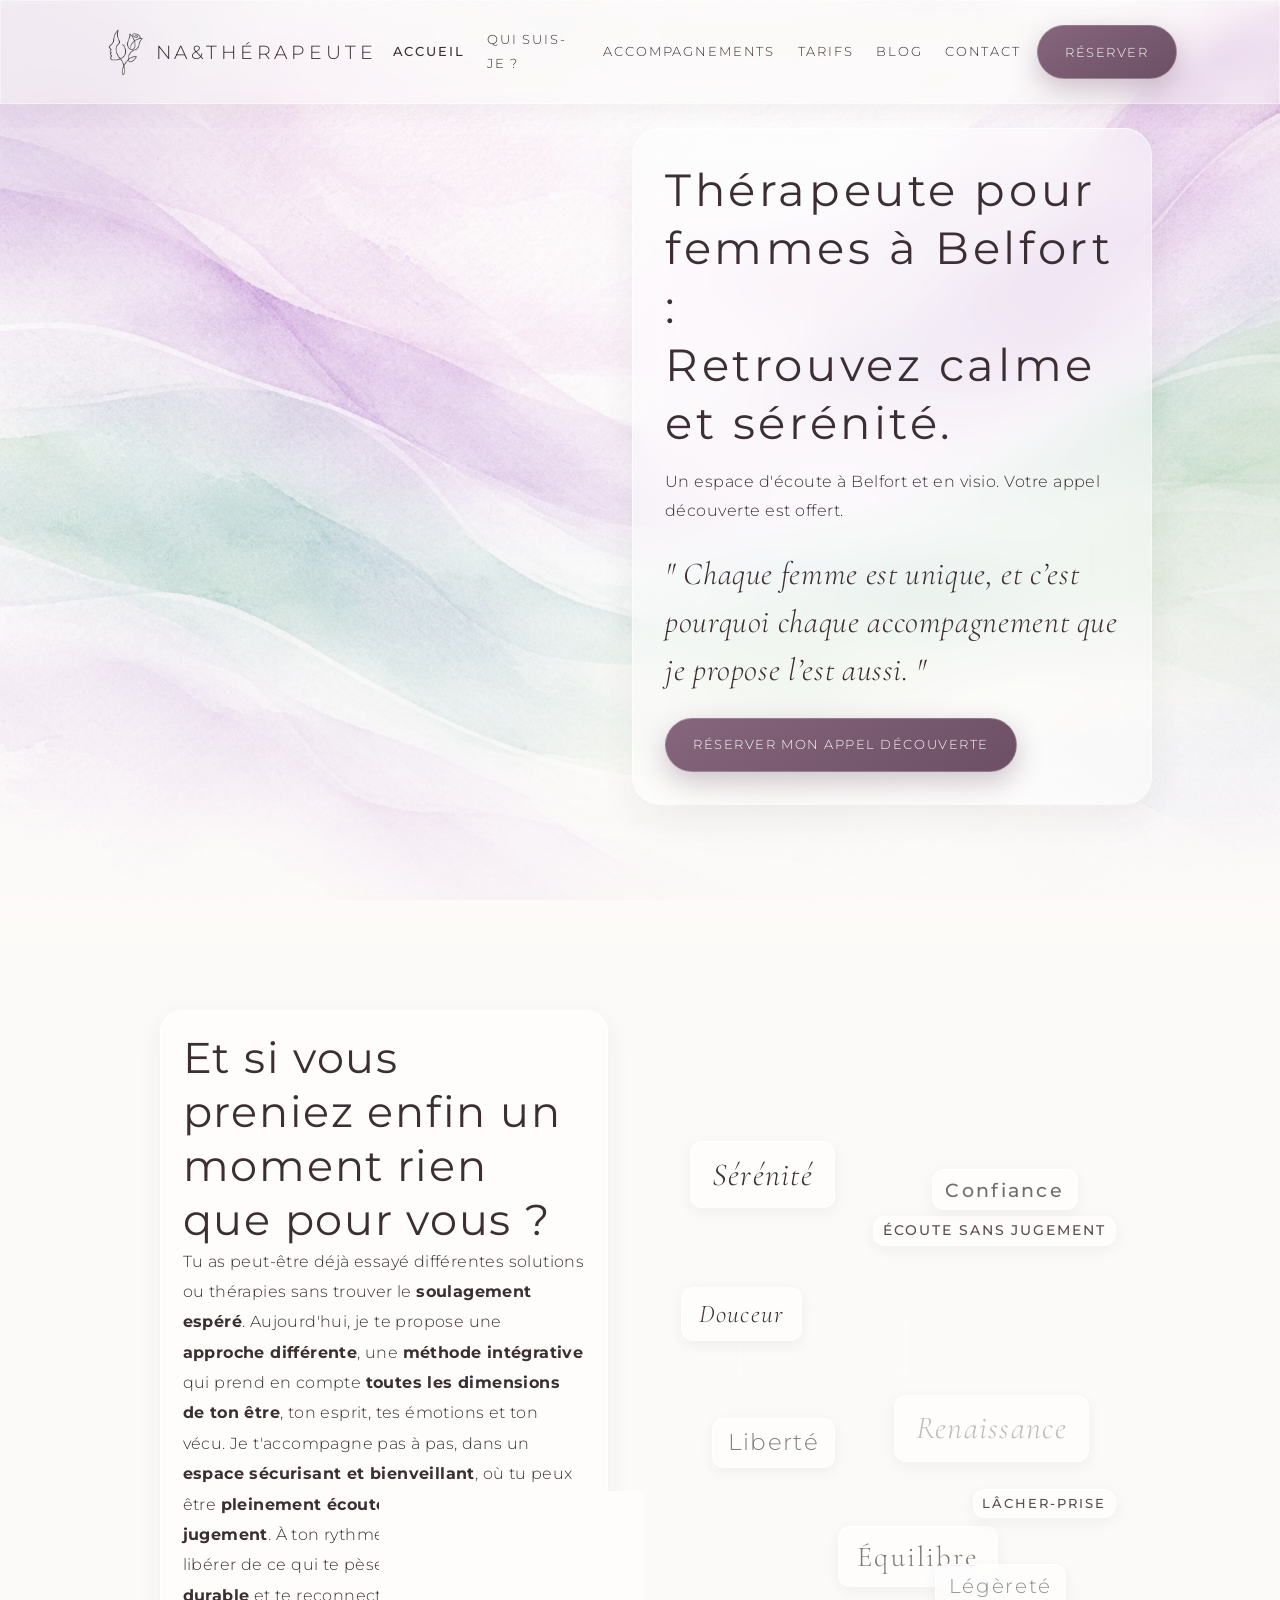
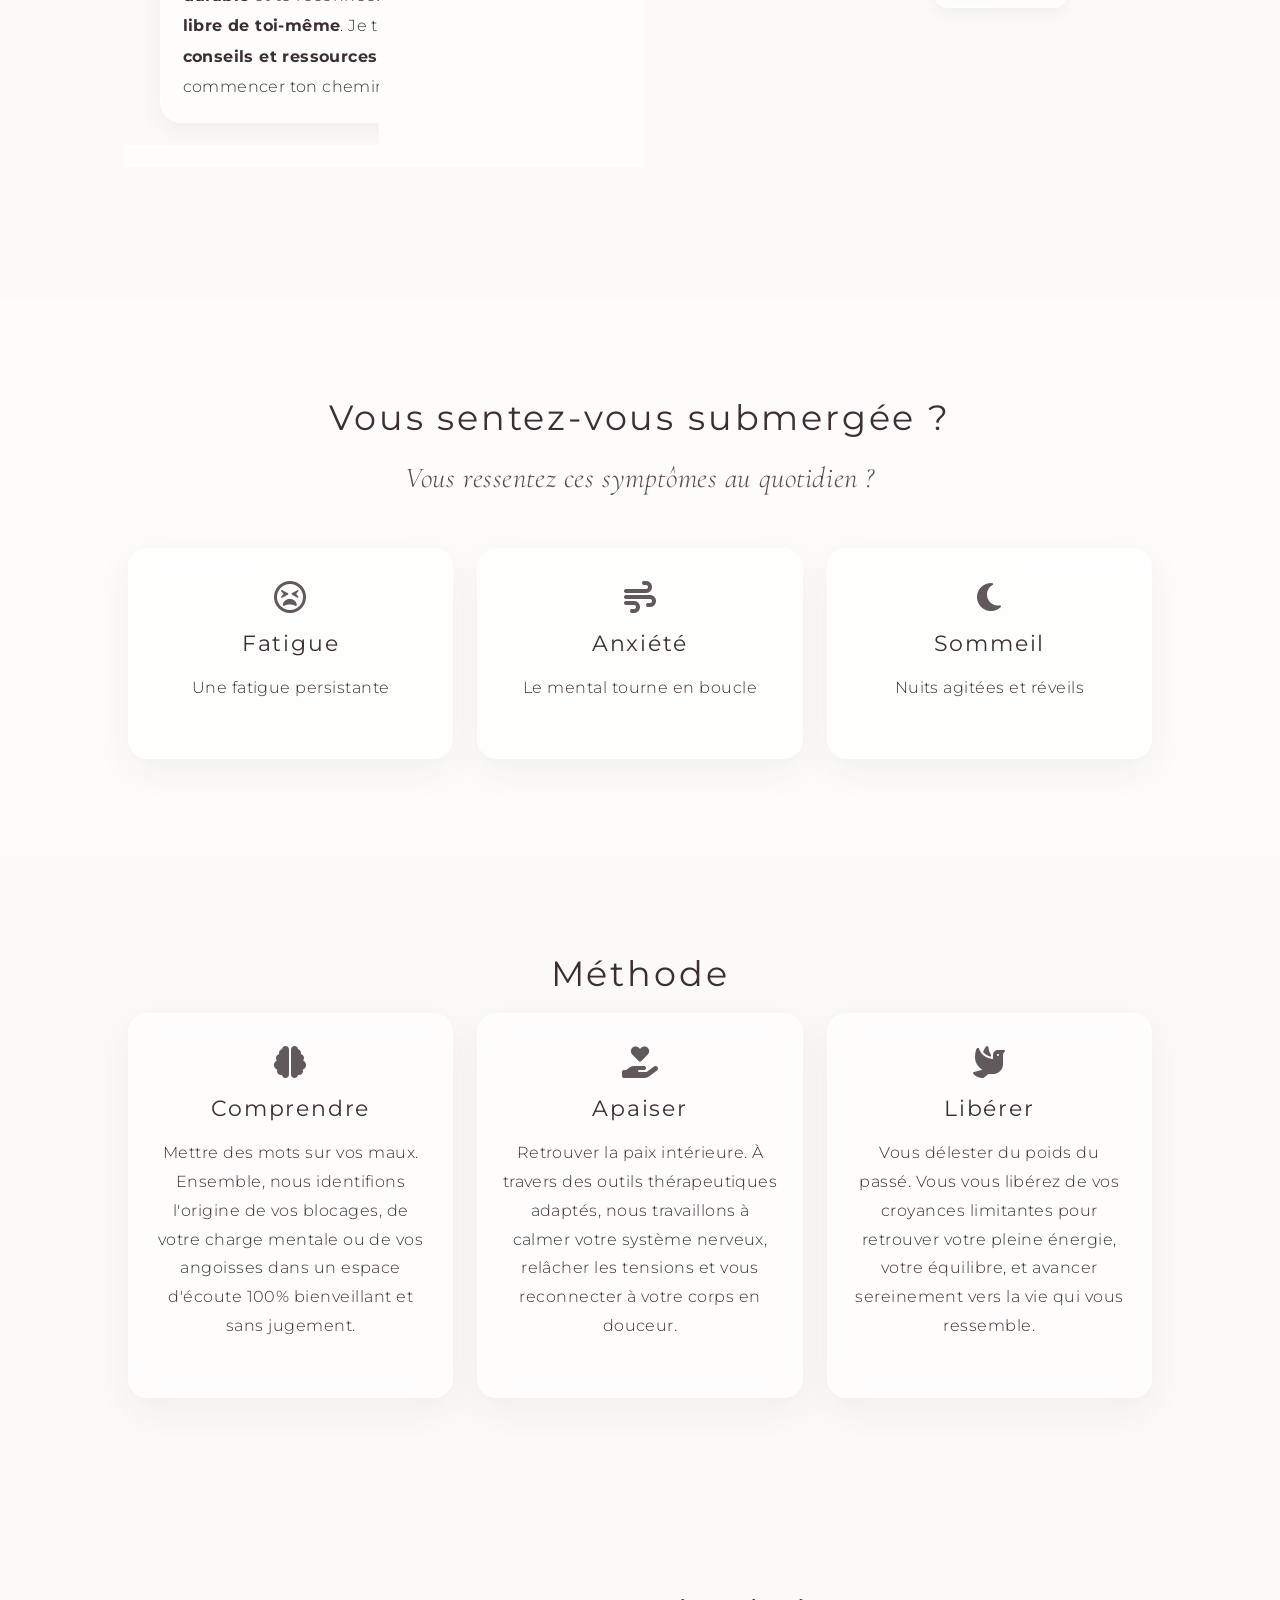
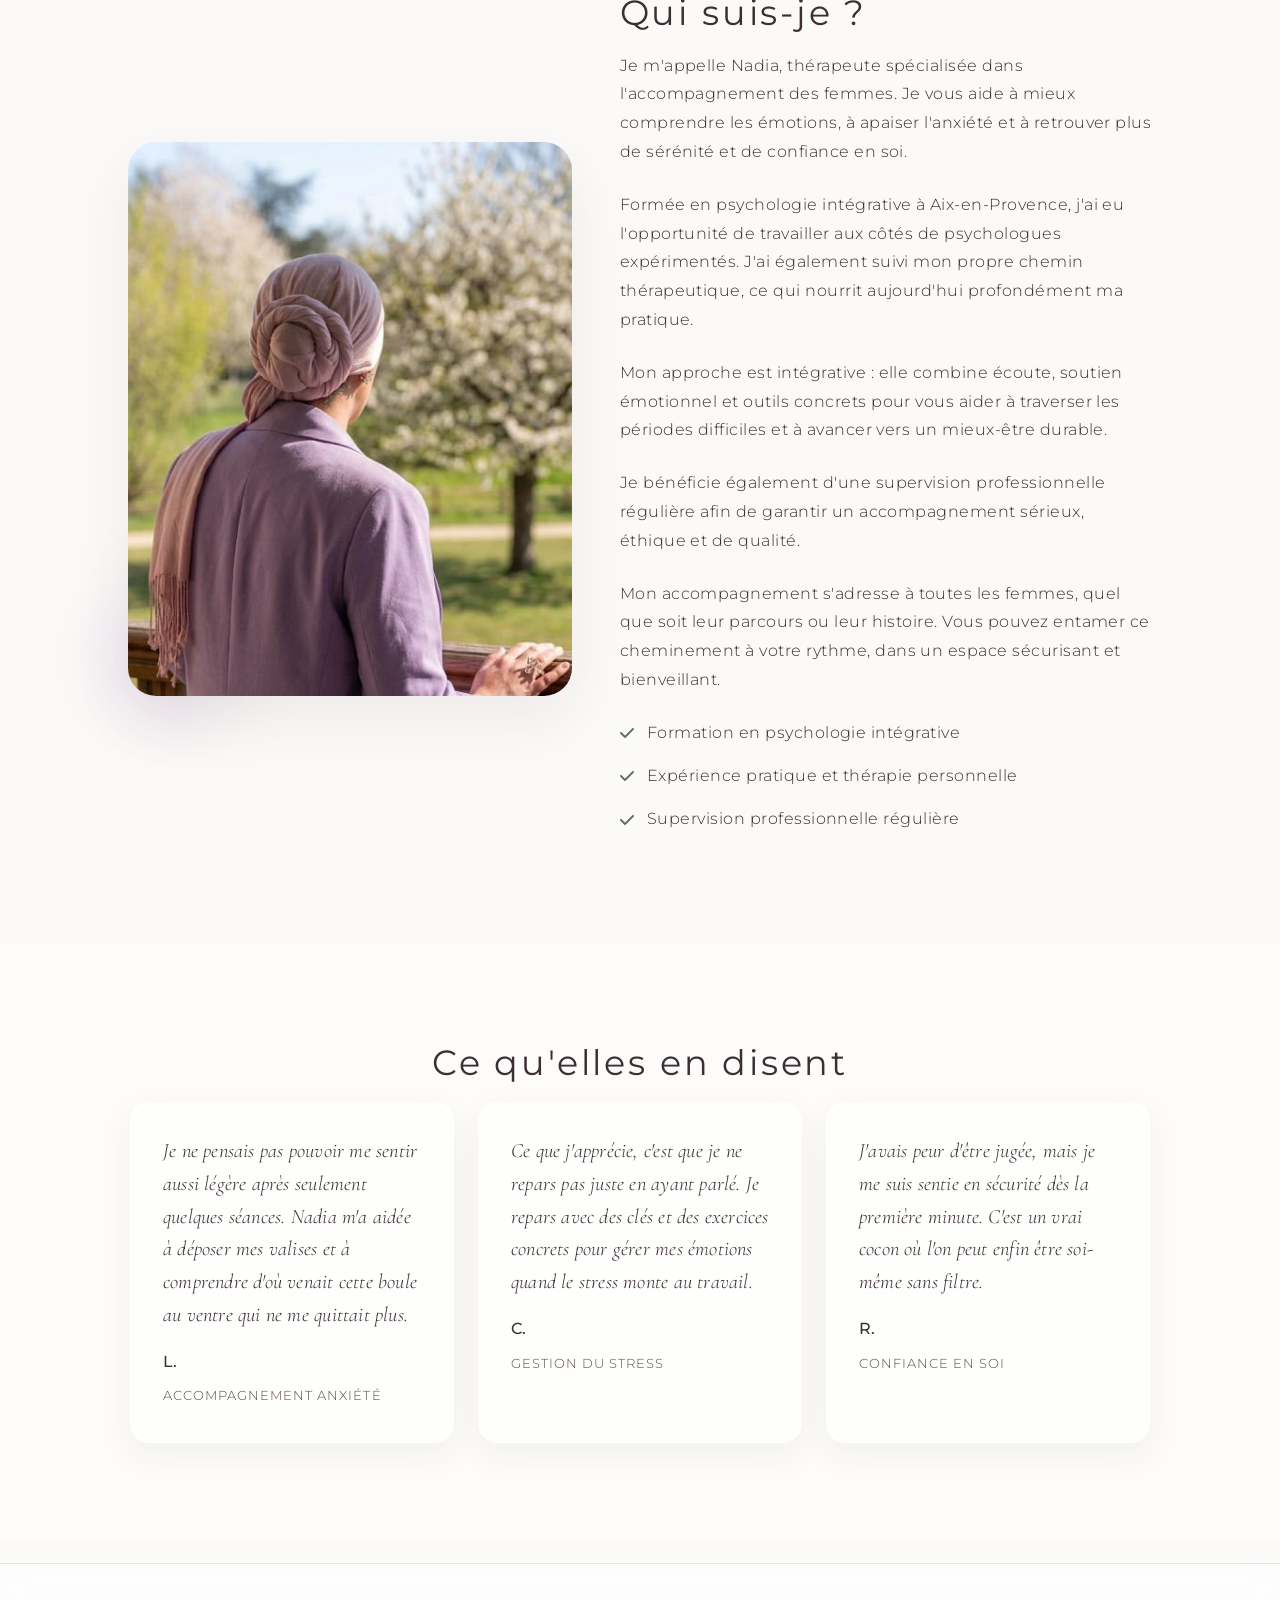
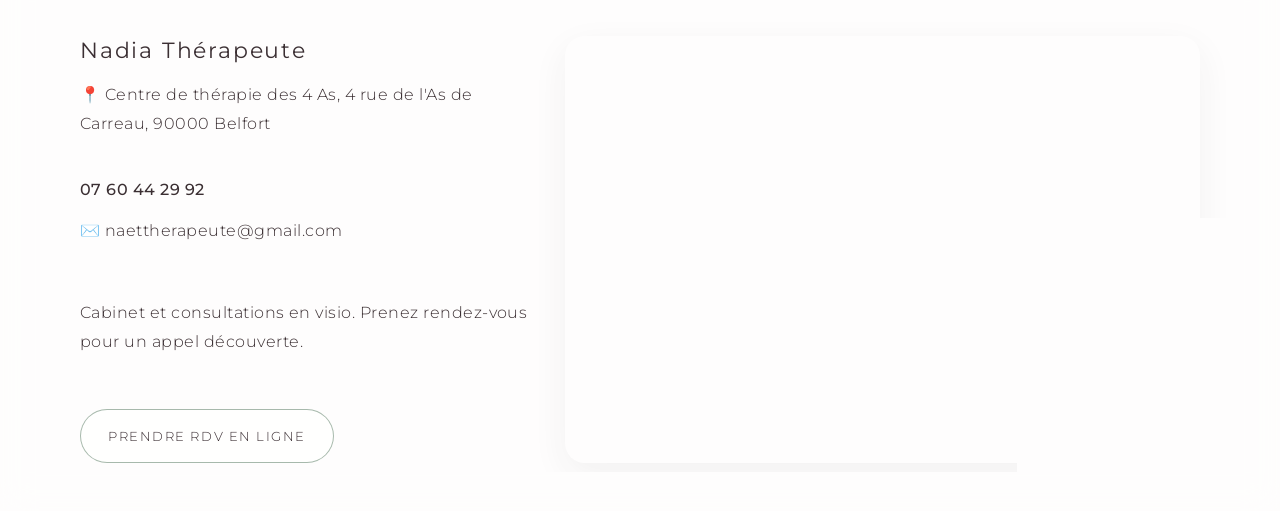
==== commit 0e89f068: "Add files via upload" ====
--- a/index.html
+++ b/index.html
@@ -45,7 +45,7 @@
     
     <link rel="stylesheet" href="https://cdnjs.cloudflare.com/ajax/libs/font-awesome/6.4.0/css/all.min.css">
 </head>
-<body>
+<body class="page-accueil">
 
     <div class="aquarelle-blob aquarelle-blob--mauve" aria-hidden="true"></div>
     <div class="aquarelle-blob aquarelle-blob--sauge" aria-hidden="true"></div>
@@ -74,7 +74,7 @@
         <div class="video-overlay"></div>
 
         <div class="glass-card">
-            <h1>Thérapeute pour les femmes à Belfort :<br>Retrouvez calme et sérénité.</h1>
+            <h1>Thérapeute pour femmes à Belfort :<br>Retrouvez calme et sérénité.</h1>
             <p>Un espace d'écoute à Belfort et en visio. Votre appel découverte est offert.</p>
             <p class="cursive">" Chaque femme est unique, et c’est pourquoi chaque accompagnement que je propose l’est aussi. "</p>
             <a href="contact.html" class="btn-pill btn-primary">Réserver mon appel découverte</a>
--- a/style.css
+++ b/style.css
@@ -17,6 +17,13 @@
     --mauve-soft: rgba(214, 193, 221, 0.45);
     --sauge-soft: rgba(194, 213, 201, 0.45);
 
+    /* Boutons — mauve & vert (tons proches des accents du site) */
+    --btn-mauve: #85667d;
+    --btn-mauve-deep: #6d4f65;
+    --btn-sauge: #5f8068;
+    --btn-sauge-deep: #4d6a55;
+    --btn-on-accent: #fcfaf8;
+
     --font-body: 'Montserrat', sans-serif;
     --font-editorial: 'Cormorant Garamond', serif;
 
@@ -143,30 +150,44 @@
     font-size: 0.8rem;
     letter-spacing: 0.12em;
     text-transform: uppercase;
-    transition: transform 0.25s ease, box-shadow 0.25s ease, background-color 0.25s ease, color 0.25s ease;
+    transition: transform 0.25s ease, box-shadow 0.25s ease, background 0.25s ease, background-color 0.25s ease, color 0.25s ease, border-color 0.25s ease;
 }
 
 .btn-primary {
-    background: var(--color-text);
-    color: var(--color-bg);
-    box-shadow: var(--shadow-soft);
+    color: var(--btn-on-accent);
+    border-color: rgba(255, 255, 255, 0.22);
+    background: linear-gradient(150deg, var(--btn-mauve) 0%, var(--btn-mauve-deep) 100%);
+    box-shadow: 0 10px 28px rgba(109, 79, 101, 0.32);
 }
 
 .btn-primary:hover {
     transform: translateY(-2px);
-    box-shadow: var(--shadow-air);
+    box-shadow: 0 16px 36px rgba(109, 79, 101, 0.38);
+    background: linear-gradient(150deg, #92708a 0%, var(--btn-mauve) 100%);
+}
+
+.btn-primary:focus-visible {
+    outline: 2px solid var(--btn-sauge);
+    outline-offset: 3px;
 }
 
 .btn-outline {
-    background: transparent;
-    border-color: var(--color-text);
     color: var(--color-text);
+    background: rgba(255, 255, 255, 0.55);
+    border-color: color-mix(in srgb, var(--btn-sauge) 55%, transparent);
 }
 
 .btn-outline:hover {
-    background: color-mix(in srgb, var(--mauve-soft) 78%, white 22%);
+    transform: translateY(-2px);
     color: var(--color-text);
-    border-color: color-mix(in srgb, var(--mauve-soft) 52%, var(--color-text) 48%);
+    border-color: var(--btn-sauge-deep);
+    background: color-mix(in srgb, var(--sauge-soft) 50%, rgba(255, 255, 255, 0.88) 50%);
+    box-shadow: 0 10px 26px rgba(77, 106, 85, 0.18);
+}
+
+.btn-outline:focus-visible {
+    outline: 2px solid var(--btn-mauve);
+    outline-offset: 3px;
 }
 
 .testimonials-section {
@@ -397,23 +418,6 @@
     overflow: hidden;
 }
 
-.hero::after {
-    content: "";
-    position: absolute;
-    left: 0;
-    right: 0;
-    bottom: 0;
-    height: 320px;
-    background: linear-gradient(
-        to bottom,
-        transparent 0%,
-        transparent 60%,
-        var(--color-bg) 100%
-    );
-    z-index: -1;
-    pointer-events: none;
-}
-
 .bg-video {
     position: absolute;
     inset: 0;
@@ -1275,6 +1279,33 @@
     box-shadow: var(--shadow-soft);
 }
 
+.form-card .contact-form {
+    position: relative;
+}
+
+.form-honeypot {
+    position: absolute;
+    width: 1px;
+    height: 1px;
+    padding: 0;
+    margin: -1px;
+    overflow: hidden;
+    clip: rect(0, 0, 0, 0);
+    white-space: nowrap;
+    border: 0;
+}
+
+.form-success-banner {
+    margin-bottom: var(--space-3);
+    padding: var(--space-2) var(--space-3);
+    border-radius: var(--radius-sm);
+    font-size: 0.95rem;
+    font-weight: 500;
+    color: var(--color-text);
+    background: rgba(194, 213, 201, 0.55);
+    border: 1px solid rgba(59, 47, 51, 0.12);
+}
+
 .info-list {
     margin: 0;
     padding: 0;
@@ -1352,15 +1383,28 @@
 }
 
 .btn-submit {
-    border: 0;
+    border: 1px solid rgba(255, 255, 255, 0.2);
     cursor: pointer;
     font: inherit;
-    color: var(--color-bg);
-    background: var(--color-text);
+    color: var(--btn-on-accent);
+    background: linear-gradient(150deg, var(--btn-sauge) 0%, var(--btn-sauge-deep) 100%);
     padding: 0.9rem 1.6rem;
     border-radius: var(--radius-pill);
     letter-spacing: 0.1em;
     text-transform: uppercase;
+    box-shadow: 0 10px 26px rgba(77, 106, 85, 0.28);
+    transition: transform 0.25s ease, box-shadow 0.25s ease, background 0.25s ease, border-color 0.25s ease;
+}
+
+.btn-submit:hover {
+    transform: translateY(-2px);
+    box-shadow: 0 16px 34px rgba(77, 106, 85, 0.34);
+    background: linear-gradient(150deg, #6a8f74 0%, var(--btn-sauge) 100%);
+}
+
+.btn-submit:focus-visible {
+    outline: 2px solid var(--btn-mauve);
+    outline-offset: 3px;
 }
 
 .map-section {
@@ -1892,15 +1936,6 @@
         display: none;
     }
 
-    .hero::after {
-        height: 120px;
-        background: linear-gradient(
-            to bottom,
-            transparent 0%,
-            var(--color-bg) 100%
-        );
-    }
-
     .hero .glass-card {
         margin-bottom: 0;
     }
@@ -2021,7 +2056,7 @@
     }
 
     .blog-page .blog-hero {
-        background: rgba(255, 255, 255, 0.6);
+        background: transparent;
         backdrop-filter: blur(12px);
         -webkit-backdrop-filter: blur(12px);
         border-radius: var(--radius-lg);
@@ -2032,7 +2067,7 @@
     }
 
     .blog-page .blog-content {
-        background: rgba(255, 255, 255, 0.6);
+        background: transparent;
         backdrop-filter: blur(12px);
         -webkit-backdrop-filter: blur(12px);
         border-radius: var(--radius-lg);
@@ -2043,3 +2078,535 @@
         padding: var(--space-4) 1.15rem var(--space-5);
     }
 }
+
+/* =========================================================
+   MOBILE (≤768px) — mauve / vert : accueil + contact, tarifs, accomp., blog
+   ========================================================= */
+@media (max-width: 768px) {
+    /* Carte héros : dégradé mauve → vert, même niveau de transparence qu’avant (~0,45) */
+    .page-accueil .hero .glass-card {
+        background: linear-gradient(
+            180deg,
+            rgba(214, 193, 221, 0.45) 0%,
+            rgba(194, 213, 201, 0.45) 100%
+        );
+        border-color: rgba(255, 255, 255, 0.55);
+        border-top-color: rgba(255, 255, 255, 0.75);
+        border-left-color: rgba(255, 255, 255, 0.65);
+    }
+
+    /* Section intro : vert doux */
+    .page-accueil .intro-text {
+        background: linear-gradient(
+            180deg,
+            rgba(194, 213, 201, 0.34) 0%,
+            rgba(194, 213, 201, 0.12) 100%
+        );
+    }
+
+    /* Carte « Et si vous preniez… » : mauve */
+    .page-accueil .intro-message .intro-card-item {
+        background: linear-gradient(
+            180deg,
+            rgba(214, 193, 221, 0.62) 0%,
+            rgba(200, 175, 210, 0.52) 100%
+        );
+        border-color: rgba(255, 255, 255, 0.72);
+    }
+
+    /* Mots-clés : impairs mauve, pairs vert */
+    .page-accueil .intro-keywords .keyword-word:nth-child(odd) {
+        background: linear-gradient(
+            180deg,
+            rgba(214, 193, 221, 0.58) 0%,
+            rgba(200, 175, 210, 0.48) 100%
+        );
+        border-color: rgba(255, 255, 255, 0.72);
+    }
+
+    .page-accueil .intro-keywords .keyword-word:nth-child(even) {
+        background: linear-gradient(
+            180deg,
+            rgba(194, 213, 201, 0.52) 0%,
+            rgba(178, 205, 188, 0.44) 100%
+        );
+        border-color: rgba(255, 255, 255, 0.72);
+    }
+
+    /* Bloc symptômes : fond mauve léger */
+    .page-accueil .pain-section {
+        background: linear-gradient(
+            180deg,
+            rgba(214, 193, 221, 0.3) 0%,
+            rgba(214, 193, 221, 0.1) 100%
+        );
+    }
+
+    /* Cartes 1 / 3 mauve, carte 2 vert */
+    .page-accueil .pain-item:nth-child(odd) {
+        background: linear-gradient(
+            180deg,
+            rgba(214, 193, 221, 0.62) 0%,
+            rgba(200, 175, 210, 0.52) 100%
+        );
+        border-color: rgba(255, 255, 255, 0.72);
+    }
+
+    .page-accueil .pain-item:nth-child(even) {
+        background: linear-gradient(
+            180deg,
+            rgba(194, 213, 201, 0.55) 0%,
+            rgba(178, 205, 188, 0.48) 100%
+        );
+        border-color: rgba(255, 255, 255, 0.72);
+    }
+
+    /* Section Méthode : fond vert doux (alterne avec pain en mauve) */
+    .page-accueil .method-section {
+        background: linear-gradient(
+            180deg,
+            rgba(194, 213, 201, 0.26) 0%,
+            rgba(194, 213, 201, 0.08) 100%
+        );
+    }
+
+    /* Comprendre + Libérer : mauve bien visible (plus de « blanc » dominé par le vert) */
+    .page-accueil .method-card:nth-child(odd) {
+        background: linear-gradient(
+            180deg,
+            rgba(214, 193, 221, 0.62) 0%,
+            rgba(200, 175, 210, 0.52) 100%
+        );
+        border-color: rgba(255, 255, 255, 0.72);
+    }
+
+    /* Apaiser : vert sauge */
+    .page-accueil .method-card:nth-child(even) {
+        background: linear-gradient(
+            180deg,
+            rgba(194, 213, 201, 0.55) 0%,
+            rgba(178, 205, 188, 0.48) 100%
+        );
+        border-color: rgba(255, 255, 255, 0.72);
+    }
+
+    /* Qui suis-je : panneau mauve (alterne après section Méthode verte) */
+    .page-accueil .about-panel {
+        background: linear-gradient(
+            180deg,
+            rgba(214, 193, 221, 0.62) 0%,
+            rgba(200, 175, 210, 0.5) 100%
+        );
+        border-color: rgba(255, 255, 255, 0.78);
+    }
+
+    /* Témoignages : bandeau vert, cartes mauve / vert */
+    .page-accueil .testimonials-section {
+        background: linear-gradient(
+            180deg,
+            rgba(194, 213, 201, 0.3) 0%,
+            rgba(194, 213, 201, 0.1) 100%
+        );
+    }
+
+    .page-accueil .testimonial-card:nth-child(odd) {
+        background: linear-gradient(
+            180deg,
+            rgba(214, 193, 221, 0.58) 0%,
+            rgba(200, 175, 210, 0.48) 100%
+        );
+        border-color: rgba(255, 255, 255, 0.72);
+    }
+
+    .page-accueil .testimonial-card:nth-child(even) {
+        background: linear-gradient(
+            180deg,
+            rgba(194, 213, 201, 0.52) 0%,
+            rgba(178, 205, 188, 0.44) 100%
+        );
+        border-color: rgba(255, 255, 255, 0.72);
+    }
+
+    .page-accueil .site-footer {
+        background: linear-gradient(
+            180deg,
+            rgba(214, 193, 221, 0.38) 0%,
+            rgba(214, 193, 221, 0.16) 100%
+        );
+    }
+
+    /* ---------- Contact ---------- */
+    .page-contact .contact-hero {
+        background: linear-gradient(
+            180deg,
+            rgba(194, 213, 201, 0.34) 0%,
+            rgba(194, 213, 201, 0.1) 100%
+        );
+    }
+
+    .page-contact .contact-section {
+        background: linear-gradient(
+            180deg,
+            rgba(214, 193, 221, 0.18) 0%,
+            rgba(214, 193, 221, 0.06) 100%
+        );
+    }
+
+    .page-contact .info-card {
+        background: linear-gradient(
+            180deg,
+            rgba(214, 193, 221, 0.62) 0%,
+            rgba(200, 175, 210, 0.52) 100%
+        );
+        border-color: rgba(255, 255, 255, 0.72);
+    }
+
+    .page-contact .form-card {
+        background: linear-gradient(
+            180deg,
+            rgba(194, 213, 201, 0.55) 0%,
+            rgba(178, 205, 188, 0.48) 100%
+        );
+        border-color: rgba(255, 255, 255, 0.72);
+    }
+
+    .page-contact .testimonials-section {
+        background: linear-gradient(
+            180deg,
+            rgba(194, 213, 201, 0.3) 0%,
+            rgba(194, 213, 201, 0.1) 100%
+        );
+    }
+
+    .page-contact .testimonial-card:nth-child(odd) {
+        background: linear-gradient(
+            180deg,
+            rgba(214, 193, 221, 0.58) 0%,
+            rgba(200, 175, 210, 0.48) 100%
+        );
+        border-color: rgba(255, 255, 255, 0.72);
+    }
+
+    .page-contact .testimonial-card:nth-child(even) {
+        background: linear-gradient(
+            180deg,
+            rgba(194, 213, 201, 0.52) 0%,
+            rgba(178, 205, 188, 0.44) 100%
+        );
+        border-color: rgba(255, 255, 255, 0.72);
+    }
+
+    .page-contact .map-overlay-card {
+        background: linear-gradient(
+            180deg,
+            rgba(214, 193, 221, 0.58) 0%,
+            rgba(200, 175, 210, 0.48) 100%
+        );
+        border: 1px solid rgba(255, 255, 255, 0.72);
+    }
+
+    .page-contact .site-footer {
+        background: linear-gradient(
+            180deg,
+            rgba(194, 213, 201, 0.32) 0%,
+            rgba(194, 213, 201, 0.12) 100%
+        );
+    }
+
+    /* ---------- Tarifs ---------- */
+    .page-tarifs .hero-tarifs {
+        background: linear-gradient(
+            180deg,
+            rgba(214, 193, 221, 0.32) 0%,
+            rgba(214, 193, 221, 0.1) 100%
+        );
+    }
+
+    .page-tarifs .pricing-section {
+        background: linear-gradient(
+            180deg,
+            rgba(194, 213, 201, 0.22) 0%,
+            rgba(194, 213, 201, 0.06) 100%
+        );
+    }
+
+    .page-tarifs .pricing-card:nth-child(odd) {
+        background: linear-gradient(
+            180deg,
+            rgba(214, 193, 221, 0.62) 0%,
+            rgba(200, 175, 210, 0.52) 100%
+        );
+        border-color: rgba(255, 255, 255, 0.72);
+    }
+
+    .page-tarifs .pricing-card:nth-child(even) {
+        background: linear-gradient(
+            180deg,
+            rgba(194, 213, 201, 0.55) 0%,
+            rgba(178, 205, 188, 0.48) 100%
+        );
+        border-color: rgba(255, 255, 255, 0.72);
+    }
+
+    .page-tarifs .legal-note {
+        background: linear-gradient(
+            180deg,
+            rgba(214, 193, 221, 0.42) 0%,
+            rgba(200, 175, 210, 0.32) 100%
+        );
+        border-color: rgba(255, 255, 255, 0.78);
+    }
+
+    .page-tarifs .testimonials-section {
+        background: linear-gradient(
+            180deg,
+            rgba(194, 213, 201, 0.28) 0%,
+            rgba(194, 213, 201, 0.08) 100%
+        );
+    }
+
+    .page-tarifs .testimonial-card:nth-child(odd) {
+        background: linear-gradient(
+            180deg,
+            rgba(214, 193, 221, 0.58) 0%,
+            rgba(200, 175, 210, 0.48) 100%
+        );
+        border-color: rgba(255, 255, 255, 0.72);
+    }
+
+    .page-tarifs .testimonial-card:nth-child(even) {
+        background: linear-gradient(
+            180deg,
+            rgba(194, 213, 201, 0.52) 0%,
+            rgba(178, 205, 188, 0.44) 100%
+        );
+        border-color: rgba(255, 255, 255, 0.72);
+    }
+
+    .page-tarifs .site-footer {
+        background: linear-gradient(
+            180deg,
+            rgba(214, 193, 221, 0.34) 0%,
+            rgba(214, 193, 221, 0.14) 100%
+        );
+    }
+
+    /* ---------- Accompagnements ---------- */
+    .page-accompagnements .page-header {
+        background: linear-gradient(
+            180deg,
+            rgba(194, 213, 201, 0.28) 0%,
+            rgba(194, 213, 201, 0.08) 100%
+        );
+    }
+
+    .page-accompagnements .why-consult {
+        background: linear-gradient(
+            180deg,
+            rgba(214, 193, 221, 0.22) 0%,
+            rgba(214, 193, 221, 0.06) 100%
+        );
+    }
+
+    .page-accompagnements .symptom-item:nth-child(odd) {
+        background: linear-gradient(
+            180deg,
+            rgba(214, 193, 221, 0.58) 0%,
+            rgba(200, 175, 210, 0.48) 100%
+        );
+        border-color: rgba(255, 255, 255, 0.72);
+    }
+
+    .page-accompagnements .symptom-item:nth-child(even) {
+        background: linear-gradient(
+            180deg,
+            rgba(194, 213, 201, 0.52) 0%,
+            rgba(178, 205, 188, 0.44) 100%
+        );
+        border-color: rgba(255, 255, 255, 0.72);
+    }
+
+    .page-accompagnements .guide-bridge-card {
+        background: linear-gradient(
+            180deg,
+            rgba(214, 193, 221, 0.58) 0%,
+            rgba(194, 213, 201, 0.42) 100%
+        );
+        border-color: rgba(255, 255, 255, 0.72);
+    }
+
+    .page-accompagnements .quiz-section {
+        background: linear-gradient(
+            180deg,
+            rgba(194, 213, 201, 0.24) 0%,
+            rgba(194, 213, 201, 0.06) 100%
+        );
+    }
+
+    .page-accompagnements .quiz-card {
+        background: linear-gradient(
+            180deg,
+            rgba(214, 193, 221, 0.58) 0%,
+            rgba(200, 175, 210, 0.48) 100%
+        );
+        border-color: rgba(255, 255, 255, 0.72);
+    }
+
+    .page-accompagnements .method-steps {
+        background: linear-gradient(
+            180deg,
+            rgba(194, 213, 201, 0.2) 0%,
+            rgba(194, 213, 201, 0.05) 100%
+        );
+    }
+
+    .page-accompagnements .step-card:nth-child(odd) {
+        background: linear-gradient(
+            180deg,
+            rgba(214, 193, 221, 0.58) 0%,
+            rgba(200, 175, 210, 0.48) 100%
+        );
+        border-color: rgba(255, 255, 255, 0.72);
+    }
+
+    .page-accompagnements .step-card:nth-child(even) {
+        background: linear-gradient(
+            180deg,
+            rgba(194, 213, 201, 0.52) 0%,
+            rgba(178, 205, 188, 0.44) 100%
+        );
+        border-color: rgba(255, 255, 255, 0.72);
+    }
+
+    .page-accompagnements .locations {
+        background: linear-gradient(
+            180deg,
+            rgba(214, 193, 221, 0.2) 0%,
+            rgba(214, 193, 221, 0.06) 100%
+        );
+    }
+
+    .page-accompagnements .location-card:nth-child(odd) {
+        background: linear-gradient(
+            180deg,
+            rgba(214, 193, 221, 0.58) 0%,
+            rgba(200, 175, 210, 0.48) 100%
+        );
+        border-color: rgba(255, 255, 255, 0.72);
+    }
+
+    .page-accompagnements .location-card:nth-child(even) {
+        background: linear-gradient(
+            180deg,
+            rgba(194, 213, 201, 0.52) 0%,
+            rgba(178, 205, 188, 0.44) 100%
+        );
+        border-color: rgba(255, 255, 255, 0.72);
+    }
+
+    .page-accompagnements .testimonials-section {
+        background: linear-gradient(
+            180deg,
+            rgba(194, 213, 201, 0.28) 0%,
+            rgba(194, 213, 201, 0.08) 100%
+        );
+    }
+
+    .page-accompagnements .testimonial-card:nth-child(odd) {
+        background: linear-gradient(
+            180deg,
+            rgba(214, 193, 221, 0.58) 0%,
+            rgba(200, 175, 210, 0.48) 100%
+        );
+        border-color: rgba(255, 255, 255, 0.72);
+    }
+
+    .page-accompagnements .testimonial-card:nth-child(even) {
+        background: linear-gradient(
+            180deg,
+            rgba(194, 213, 201, 0.52) 0%,
+            rgba(178, 205, 188, 0.44) 100%
+        );
+        border-color: rgba(255, 255, 255, 0.72);
+    }
+
+    .page-accompagnements .site-footer {
+        background: linear-gradient(
+            180deg,
+            rgba(194, 213, 201, 0.32) 0%,
+            rgba(194, 213, 201, 0.12) 100%
+        );
+    }
+
+    /* ---------- Blog (body.blog-page) ---------- */
+    body.blog-page .blog-hero {
+        background: linear-gradient(
+            180deg,
+            rgba(214, 193, 221, 0.58) 0%,
+            rgba(200, 175, 210, 0.46) 100%
+        );
+        border-color: rgba(255, 255, 255, 0.72);
+    }
+
+    body.blog-page .blog-content {
+        background: linear-gradient(
+            180deg,
+            rgba(194, 213, 201, 0.38) 0%,
+            rgba(178, 205, 188, 0.22) 100%
+        );
+        border-color: rgba(255, 255, 255, 0.72);
+    }
+
+    body.blog-page .blog-tips > .blog-tip-card:nth-child(even) {
+        background: linear-gradient(
+            180deg,
+            rgba(214, 193, 221, 0.58) 0%,
+            rgba(200, 175, 210, 0.48) 100%
+        );
+        border-color: rgba(255, 255, 255, 0.72);
+    }
+
+    body.blog-page .blog-tips > .blog-tip-card:nth-child(odd) {
+        background: linear-gradient(
+            180deg,
+            rgba(194, 213, 201, 0.52) 0%,
+            rgba(178, 205, 188, 0.44) 100%
+        );
+        border-color: rgba(255, 255, 255, 0.72);
+    }
+
+    body.blog-page .faq-accordion .faq-item:nth-child(odd) {
+        background: linear-gradient(
+            180deg,
+            rgba(214, 193, 221, 0.48) 0%,
+            rgba(200, 175, 210, 0.38) 100%
+        );
+        border-color: rgba(255, 255, 255, 0.72);
+    }
+
+    body.blog-page .faq-accordion .faq-item:nth-child(even) {
+        background: linear-gradient(
+            180deg,
+            rgba(194, 213, 201, 0.46) 0%,
+            rgba(178, 205, 188, 0.36) 100%
+        );
+        border-color: rgba(255, 255, 255, 0.72);
+    }
+
+    body.blog-page .blog-cta-box {
+        background: linear-gradient(
+            145deg,
+            rgba(214, 193, 221, 0.55) 0%,
+            rgba(194, 213, 201, 0.45) 100%
+        );
+        border-color: rgba(255, 255, 255, 0.75);
+    }
+
+    body.blog-page .site-footer {
+        background: linear-gradient(
+            180deg,
+            rgba(214, 193, 221, 0.34) 0%,
+            rgba(214, 193, 221, 0.12) 100%
+        );
+    }
+}
